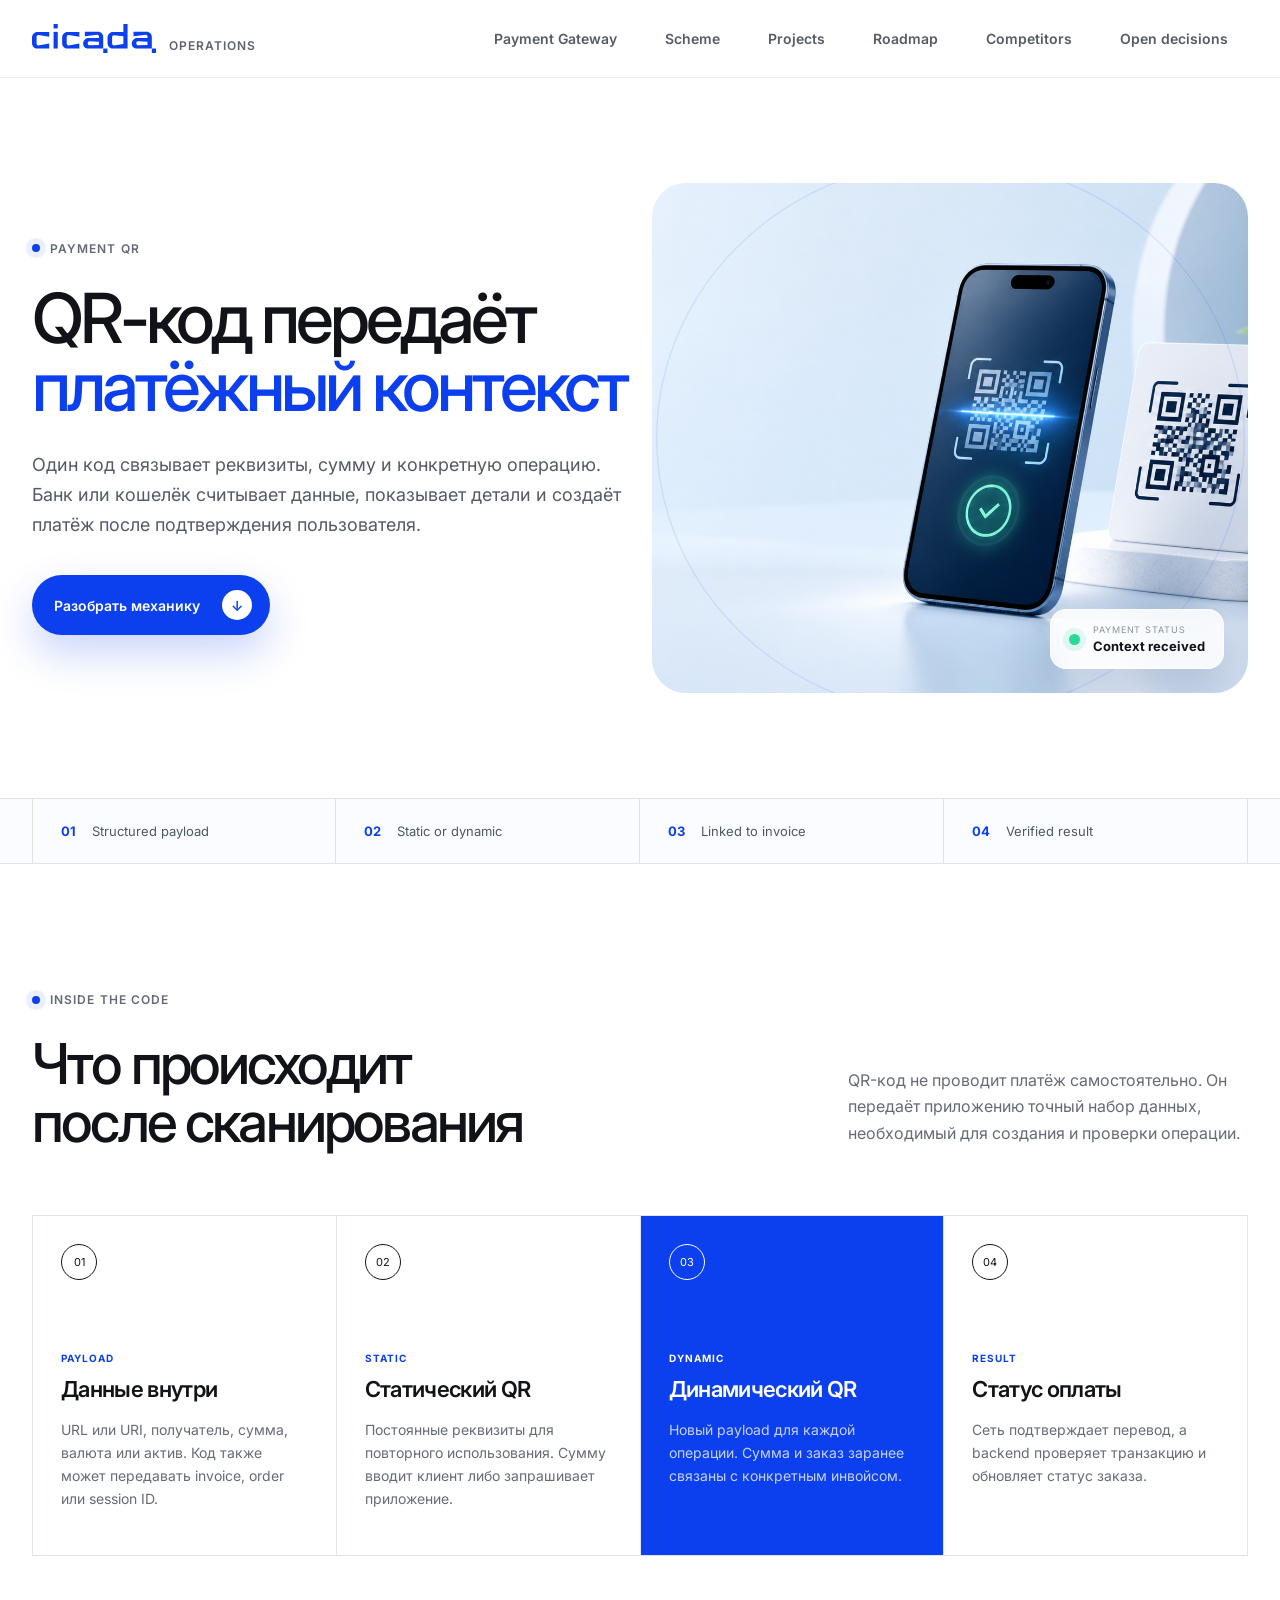
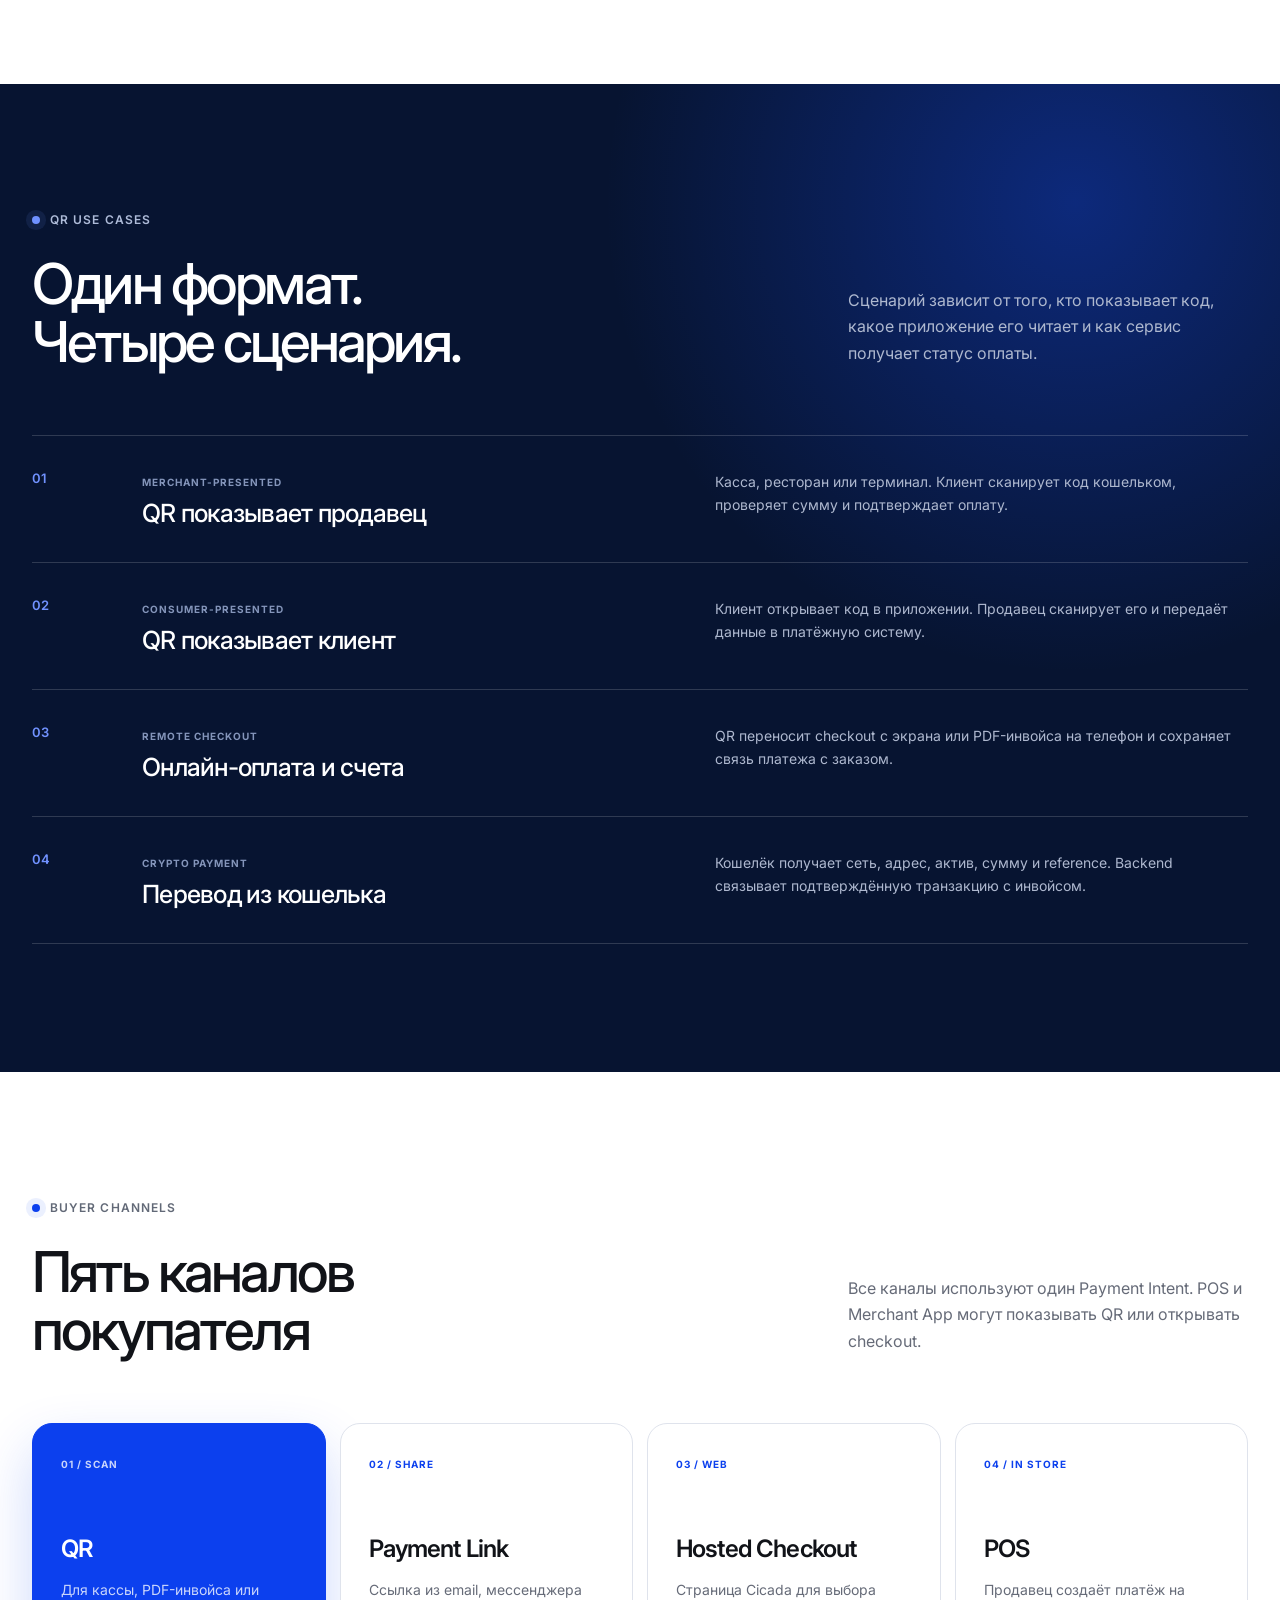
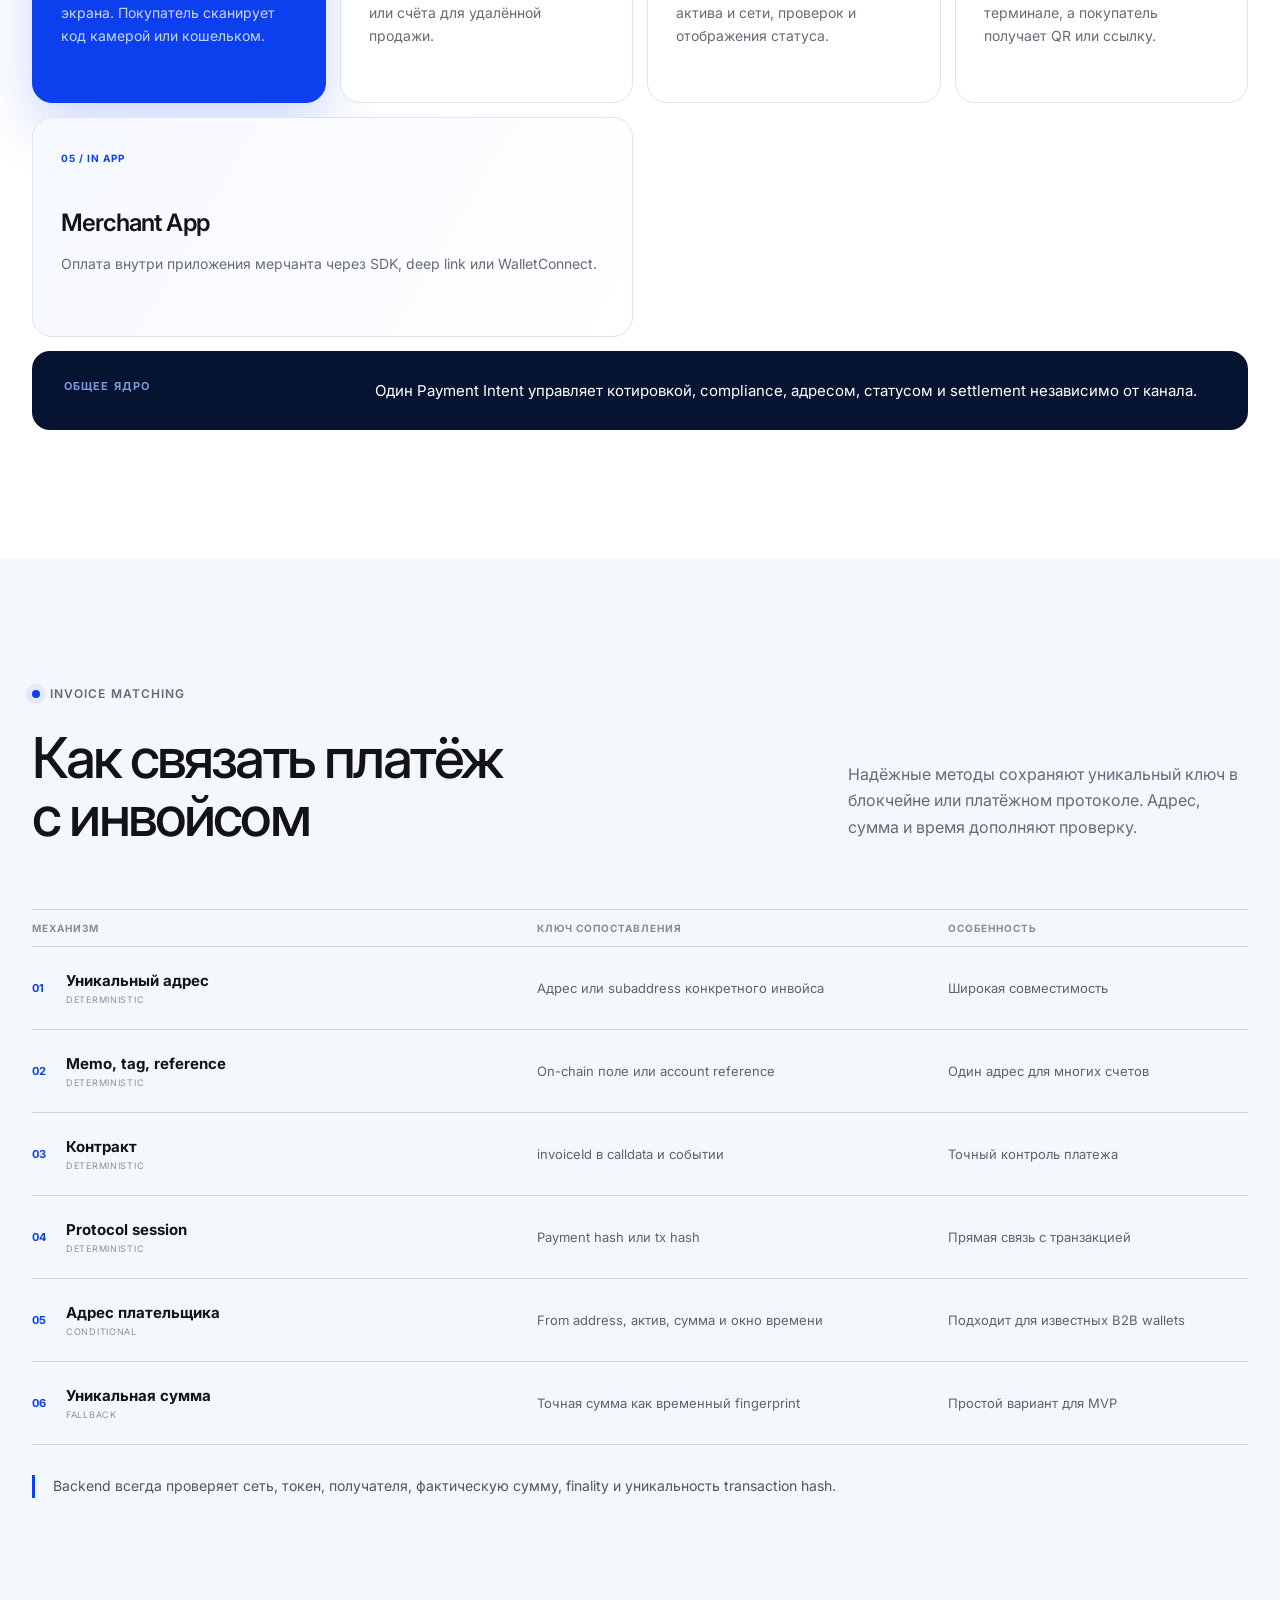
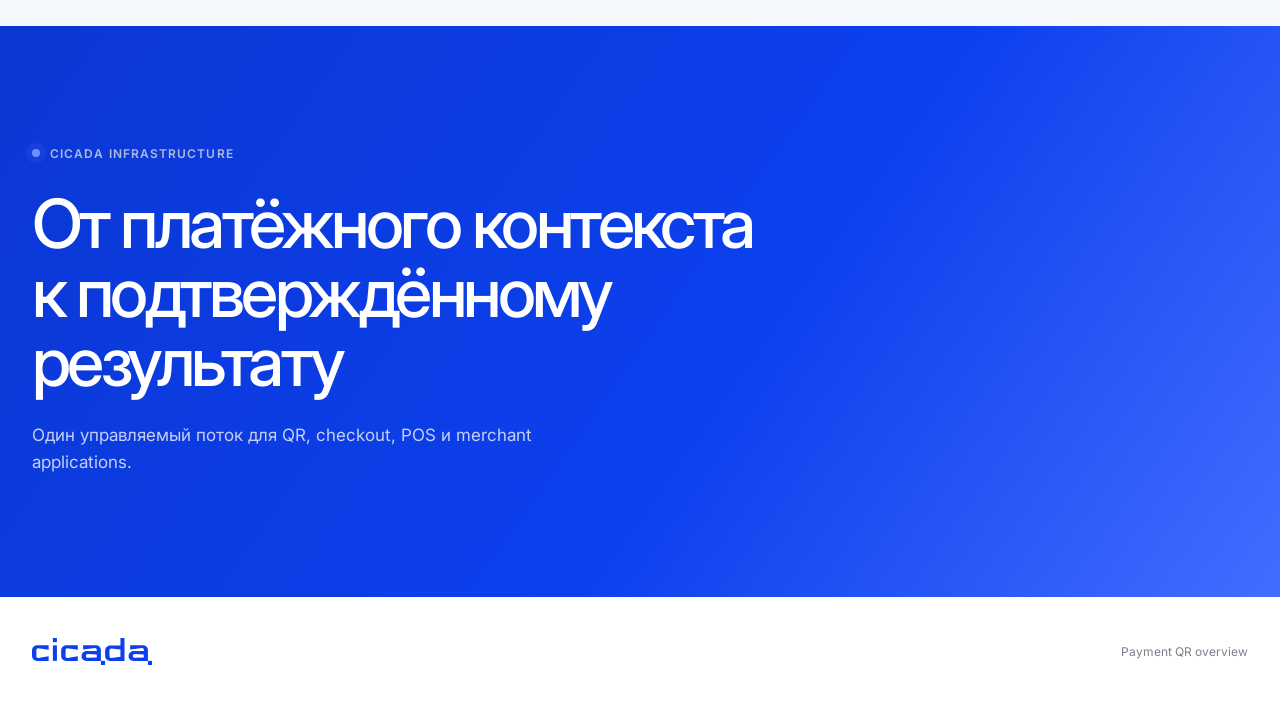
==== public/index.html @ 7a209ac4 "Add product roadmap page" ====
<!doctype html>
<html lang="ru">
  <head>
    <meta charset="UTF-8" />
    <meta name="viewport" content="width=device-width, initial-scale=1.0" />
    <meta name="description" content="Cicada Operations — как QR-код передаёт платёжный контекст и связывает оплату с инвойсом." />
    <meta name="theme-color" content="#ff5a00" />
    <title>Cicada Operations — Payment QR</title>
    <link rel="icon" href="./assets/favicon.svg?v=20260910-3" type="image/svg+xml" sizes="any" />
    <link rel="stylesheet" href="./styles.css?v=20260911-1" />
  </head>
  <body>
    <header class="site-header">
      <a class="brand" href="./index.html" aria-label="Cicada Operations — главная">
        <img src="./assets/cicada-wordmark-blue.svg?v=20260910-2" alt="Cicada" /><span>Operations</span>
      </a>
      <nav class="site-nav" aria-label="Главная навигация">
        <a class="nav-link" href="./payment-gateway.html">Payment Gateway</a>
        <a class="nav-link" href="./scheme.html">Scheme</a>
        <a class="nav-link" href="./projects.html">Projects</a>
        <a class="nav-link" href="./roadmap/">Roadmap</a>
        <a class="nav-link" href="./competitors/">Competitors</a>
        <a class="nav-link" href="./open-decisions/">Open decisions</a>
      </nav>
    </header>

    <main>
      <section class="hero section-shell">
        <div class="hero-copy">
          <p class="eyebrow"><span></span> Payment QR</p>
          <h1>QR-код передаёт<br /><em>платёжный контекст</em></h1>
          <p class="hero-lead">Один код связывает реквизиты, сумму и конкретную операцию. Банк или кошелёк считывает данные, показывает детали и создаёт платёж после подтверждения пользователя.</p>
          <a class="primary-button" href="#qr-basics">Разобрать механику <span>↓</span></a>
        </div>
        <div class="hero-visual">
          <img src="./assets/qr-payment-illustration.png?v=20260910-2" alt="Оплата по QR-коду с мобильного устройства" />
          <div class="signal-card"><span class="signal-dot"></span><div><small>PAYMENT STATUS</small><strong>Context received</strong></div></div>
        </div>
      </section>

      <section class="metrics-band" aria-label="Ключевые характеристики">
        <div class="section-shell metrics-grid">
          <div><strong>01</strong><span>Structured payload</span></div><div><strong>02</strong><span>Static or dynamic</span></div><div><strong>03</strong><span>Linked to invoice</span></div><div><strong>04</strong><span>Verified result</span></div>
        </div>
      </section>

      <section class="content-section section-shell" id="qr-basics">
        <div class="section-heading">
          <div><p class="eyebrow"><span></span> Inside the code</p><h2>Что происходит<br />после сканирования</h2></div>
          <p>QR-код не проводит платёж самостоятельно. Он передаёт приложению точный набор данных, необходимый для создания и проверки операции.</p>
        </div>
        <div class="feature-grid four-columns">
          <article class="feature-card"><div class="card-number">01</div><p class="card-label">Payload</p><h3>Данные внутри</h3><p>URL или URI, получатель, сумма, валюта или актив. Код также может передавать invoice, order или session ID.</p></article>
          <article class="feature-card"><div class="card-number">02</div><p class="card-label">Static</p><h3>Статический QR</h3><p>Постоянные реквизиты для повторного использования. Сумму вводит клиент либо запрашивает приложение.</p></article>
          <article class="feature-card accent-card"><div class="card-number">03</div><p class="card-label">Dynamic</p><h3>Динамический QR</h3><p>Новый payload для каждой операции. Сумма и заказ заранее связаны с конкретным инвойсом.</p></article>
          <article class="feature-card"><div class="card-number">04</div><p class="card-label">Result</p><h3>Статус оплаты</h3><p>Сеть подтверждает перевод, а backend проверяет транзакцию и обновляет статус заказа.</p></article>
        </div>
      </section>

      <section class="dark-section">
        <div class="section-shell">
          <div class="section-heading dark-heading">
            <div><p class="eyebrow light"><span></span> QR use cases</p><h2>Один формат.<br />Четыре сценария.</h2></div>
            <p>Сценарий зависит от того, кто показывает код, какое приложение его читает и как сервис получает статус оплаты.</p>
          </div>
          <div class="use-case-list">
            <article><span class="case-index">01</span><div><small>Merchant-presented</small><h3>QR показывает продавец</h3></div><p>Касса, ресторан или терминал. Клиент сканирует код кошельком, проверяет сумму и подтверждает оплату.</p></article>
            <article><span class="case-index">02</span><div><small>Consumer-presented</small><h3>QR показывает клиент</h3></div><p>Клиент открывает код в приложении. Продавец сканирует его и передаёт данные в платёжную систему.</p></article>
            <article><span class="case-index">03</span><div><small>Remote checkout</small><h3>Онлайн-оплата и счета</h3></div><p>QR переносит checkout с экрана или PDF-инвойса на телефон и сохраняет связь платежа с заказом.</p></article>
            <article><span class="case-index">04</span><div><small>Crypto payment</small><h3>Перевод из кошелька</h3></div><p>Кошелёк получает сеть, адрес, актив, сумму и reference. Backend связывает подтверждённую транзакцию с инвойсом.</p></article>
          </div>
        </div>
      </section>

      <section class="content-section section-shell">
        <div class="section-heading">
          <div><p class="eyebrow"><span></span> Buyer channels</p><h2>Пять каналов<br />покупателя</h2></div>
          <p>Все каналы используют один Payment Intent. POS и Merchant App могут показывать QR или открывать checkout.</p>
        </div>
        <div class="channel-grid">
          <article class="channel-card featured"><span>01 / SCAN</span><h3>QR</h3><p>Для кассы, PDF-инвойса или экрана. Покупатель сканирует код камерой или кошельком.</p></article>
          <article class="channel-card"><span>02 / SHARE</span><h3>Payment Link</h3><p>Ссылка из email, мессенджера или счёта для удалённой продажи.</p></article>
          <article class="channel-card"><span>03 / WEB</span><h3>Hosted Checkout</h3><p>Страница Cicada для выбора актива и сети, проверок и отображения статуса.</p></article>
          <article class="channel-card"><span>04 / IN STORE</span><h3>POS</h3><p>Продавец создаёт платёж на терминале, а покупатель получает QR или ссылку.</p></article>
          <article class="channel-card wide"><span>05 / IN APP</span><h3>Merchant App</h3><p>Оплата внутри приложения мерчанта через SDK, deep link или WalletConnect.</p></article>
        </div>
        <div class="core-note"><span>Общее ядро</span><p>Один Payment Intent управляет котировкой, compliance, адресом, статусом и settlement независимо от канала.</p></div>
      </section>

      <section class="matching-section">
        <div class="section-shell">
          <div class="section-heading">
            <div><p class="eyebrow"><span></span> Invoice matching</p><h2>Как связать платёж<br />с инвойсом</h2></div>
            <p>Надёжные методы сохраняют уникальный ключ в блокчейне или платёжном протоколе. Адрес, сумма и время дополняют проверку.</p>
          </div>
          <div class="matching-table" role="table" aria-label="Способы сопоставления платежа">
            <div class="matching-row matching-head" role="row"><span>Механизм</span><span>Ключ сопоставления</span><span>Особенность</span></div>
            <div class="matching-row" role="row"><div><b>01</b><strong>Уникальный адрес</strong><small>Deterministic</small></div><p>Адрес или subaddress конкретного инвойса</p><p>Широкая совместимость</p></div>
            <div class="matching-row" role="row"><div><b>02</b><strong>Memo, tag, reference</strong><small>Deterministic</small></div><p>On-chain поле или account reference</p><p>Один адрес для многих счетов</p></div>
            <div class="matching-row" role="row"><div><b>03</b><strong>Контракт</strong><small>Deterministic</small></div><p>invoiceId в calldata и событии</p><p>Точный контроль платежа</p></div>
            <div class="matching-row" role="row"><div><b>04</b><strong>Protocol session</strong><small>Deterministic</small></div><p>Payment hash или tx hash</p><p>Прямая связь с транзакцией</p></div>
            <div class="matching-row" role="row"><div><b>05</b><strong>Адрес плательщика</strong><small>Conditional</small></div><p>From address, актив, сумма и окно времени</p><p>Подходит для известных B2B wallets</p></div>
            <div class="matching-row" role="row"><div><b>06</b><strong>Уникальная сумма</strong><small>Fallback</small></div><p>Точная сумма как временный fingerprint</p><p>Простой вариант для MVP</p></div>
          </div>
          <p class="verification-note">Backend всегда проверяет сеть, токен, получателя, фактическую сумму, finality и уникальность transaction hash.</p>
        </div>
      </section>

      <section class="closing-section">
        <div class="section-shell closing-inner"><p class="eyebrow light"><span></span> Cicada infrastructure</p><h2>От платёжного контекста<br />к подтверждённому результату</h2><p>Один управляемый поток для QR, checkout, POS и merchant applications.</p></div>
      </section>
    </main>

    <footer class="site-footer section-shell"><img src="./assets/cicada-wordmark-blue.svg?v=20260910-2" alt="Cicada" /><p>Payment QR overview</p></footer>
  </body>
</html>
---- public/styles.css ----
@import url("https://fonts.googleapis.com/css2?family=Inter:wght@400;500;600;700&display=swap");

:root {
  --blue: #0c40ee;
  --ink: #111318;
  --muted: #666b78;
  --line: #dfe3ec;
  --soft: #f4f7ff;
  --navy: #071431;
  font-family: Inter, Arial, sans-serif;
  color: var(--ink);
  background: #fff;
  font-synthesis: none;
}

* { box-sizing: border-box; }
html { scroll-behavior: smooth; }
body { margin: 0; min-width: 320px; background: #fff; }
a { color: inherit; text-decoration: none; }
img { display: block; max-width: 100%; }
.section-shell { width: min(100% - 64px, 1220px); margin-inline: auto; }

.site-header {
  position: sticky; top: 0; z-index: 50; display: flex; align-items: center;
  justify-content: space-between; min-height: 78px;
  padding: 0 max(32px, calc((100vw - 1220px) / 2));
  border-bottom: 1px solid rgb(16 22 39 / 9%); background: rgb(255 255 255 / 90%);
  backdrop-filter: blur(18px);
}
.brand { display: flex; align-items: flex-end; gap: 13px; }
.brand img { width: 124px; height: auto; }
.brand span { color: #5c6270; font-size: 12px; font-weight: 600; letter-spacing: .08em; text-transform: uppercase; }
.site-nav { display: flex; align-items: center; gap: 8px; }
.nav-link { padding: 12px 20px; border-radius: 999px; color: #565b66; font-size: 14px; font-weight: 600; transition: .2s ease; }
.nav-link:hover { color: var(--blue); background: var(--soft); }
.nav-link.active { color: #fff; background: var(--blue); box-shadow: 0 12px 30px rgb(12 64 238 / 22%); }

.hero { display: grid; grid-template-columns: 1.02fr .98fr; align-items: center; min-height: 720px; padding-block: 86px; }
.eyebrow { display: flex; align-items: center; gap: 10px; margin: 0 0 28px; color: #626977; font-size: 12px; font-weight: 600; letter-spacing: .09em; text-transform: uppercase; }
.eyebrow span { width: 8px; height: 8px; border-radius: 50%; background: var(--blue); box-shadow: 0 0 0 6px rgb(12 64 238 / 8%); }
h1, h2, h3, p { margin-top: 0; }
h1 { margin-bottom: 30px; font-size: clamp(48px, 5.4vw, 78px); font-weight: 500; line-height: .99; letter-spacing: -.058em; }
h1 em { color: var(--blue); font-style: normal; }
.hero-lead { max-width: 600px; margin-bottom: 36px; color: #545a67; font-size: 18px; line-height: 1.65; }
.primary-button { display: inline-flex; align-items: center; gap: 22px; padding: 15px 18px 15px 22px; border-radius: 999px; color: #fff; background: var(--blue); font-size: 14px; font-weight: 600; box-shadow: 0 18px 40px rgb(12 64 238 / 22%); }
.primary-button span { display: grid; width: 30px; height: 30px; place-items: center; border-radius: 50%; color: var(--blue); background: #fff; }
.hero-visual { position: relative; min-height: 510px; overflow: hidden; border-radius: 34px; background: linear-gradient(145deg, #f7faff, #e8f1ff); }
.hero-visual::before { position: absolute; inset: 8% 12%; border: 1px solid rgb(12 64 238 / 10%); border-radius: 50%; content: ""; transform: scale(1.3); }
.hero-visual img { width: 100%; min-height: 510px; object-fit: cover; object-position: 60% center; }
.signal-card { position: absolute; right: 24px; bottom: 24px; display: flex; align-items: center; gap: 13px; padding: 14px 18px; border: 1px solid rgb(255 255 255 / 72%); border-radius: 16px; background: rgb(255 255 255 / 82%); box-shadow: 0 18px 48px rgb(29 53 100 / 18%); backdrop-filter: blur(14px); }
.signal-dot { width: 11px; height: 11px; border-radius: 50%; background: #2bd898; box-shadow: 0 0 0 6px rgb(43 216 152 / 13%); }
.signal-card div { display: grid; gap: 3px; }
.signal-card small { color: #89909e; font-size: 9px; letter-spacing: .1em; }
.signal-card strong { font-size: 13px; }

.metrics-band { border-block: 1px solid var(--line); background: #fbfcff; }
.metrics-grid { display: grid; grid-template-columns: repeat(4, 1fr); }
.metrics-grid div { display: flex; gap: 16px; padding: 24px 28px; border-right: 1px solid var(--line); color: #505766; font-size: 13px; }
.metrics-grid div:first-child { border-left: 1px solid var(--line); }
.metrics-grid strong { color: var(--blue); }

.content-section { padding-block: 128px; }
.section-heading { display: grid; grid-template-columns: 1.3fr .7fr; gap: 72px; align-items: end; margin-bottom: 64px; }
.section-heading h2 { margin-bottom: 0; font-size: clamp(42px, 4.4vw, 64px); font-weight: 500; line-height: 1.03; letter-spacing: -.05em; }
.section-heading > p { margin-bottom: 5px; color: var(--muted); font-size: 16px; line-height: 1.65; }
.feature-grid { display: grid; gap: 0; border-top: 1px solid var(--line); border-left: 1px solid var(--line); }
.four-columns { grid-template-columns: repeat(4, 1fr); }
.feature-card { min-height: 340px; padding: 28px; border-right: 1px solid var(--line); border-bottom: 1px solid var(--line); background: #fff; }
.feature-card.accent-card { color: #fff; background: var(--blue); }
.card-number { display: grid; width: 36px; height: 36px; margin-bottom: 72px; place-items: center; border: 1px solid currentColor; border-radius: 50%; font-size: 11px; }
.card-label, .channel-card > span { margin-bottom: 12px; color: var(--blue); font-size: 10px; font-weight: 700; letter-spacing: .1em; text-transform: uppercase; }
.accent-card .card-label { color: #fff; }
.feature-card h3 { margin-bottom: 16px; font-size: 22px; font-weight: 600; letter-spacing: -.03em; }
.feature-card > p:last-child { color: var(--muted); font-size: 14px; line-height: 1.65; }
.accent-card > p:last-child { color: rgb(255 255 255 / 76%); }

.dark-section { padding-block: 128px; color: #fff; background: radial-gradient(circle at 84% 12%, rgb(23 79 255 / 36%), transparent 34%), var(--navy); }
.eyebrow.light { color: #aebbd8; }
.eyebrow.light span { background: #6f91ff; box-shadow: 0 0 0 6px rgb(111 145 255 / 10%); }
.dark-heading > p { color: #aeb8cf; }
.use-case-list { border-top: 1px solid rgb(255 255 255 / 16%); }
.use-case-list article { display: grid; grid-template-columns: 70px 1fr 1fr; gap: 40px; align-items: start; padding: 34px 0; border-bottom: 1px solid rgb(255 255 255 / 16%); }
.case-index { color: #7192ff; font-size: 13px; font-weight: 600; }
.use-case-list small { color: #8495ba; font-size: 10px; font-weight: 700; letter-spacing: .1em; text-transform: uppercase; }
.use-case-list h3 { margin: 8px 0 0; font-size: 25px; font-weight: 500; letter-spacing: -.03em; }
.use-case-list article > p { margin: 0; color: #aeb8cf; font-size: 14px; line-height: 1.65; }

.channel-grid { display: grid; grid-template-columns: repeat(4, 1fr); gap: 14px; }
.channel-card { min-height: 280px; padding: 28px; border: 1px solid var(--line); border-radius: 20px; background: #fff; }
.channel-card.featured { color: #fff; border-color: var(--blue); background: var(--blue); box-shadow: 0 24px 55px rgb(12 64 238 / 20%); }
.channel-card.featured > span, .channel-card.featured p { color: rgb(255 255 255 / 78%); }
.channel-card.wide { grid-column: span 2; min-height: 220px; background: linear-gradient(120deg, #f5f8ff, #fff); }
.channel-card h3 { margin: 62px 0 15px; font-size: 24px; font-weight: 600; letter-spacing: -.035em; }
.channel-card.wide h3 { margin-top: 42px; }
.channel-card p { margin: 0; color: var(--muted); font-size: 14px; line-height: 1.65; }
.core-note { display: grid; grid-template-columns: 1fr 3fr; gap: 30px; margin-top: 14px; padding: 28px 32px; border-radius: 18px; color: #fff; background: var(--navy); }
.core-note span { color: #7d96dc; font-size: 11px; font-weight: 700; letter-spacing: .1em; text-transform: uppercase; }
.core-note p { margin: 0; font-size: 15px; line-height: 1.55; }

.matching-section { padding-block: 128px; background: #f4f7fb; }
.matching-table { border-top: 1px solid #cfd5e1; }
.matching-row { display: grid; grid-template-columns: 1.25fr 1fr .8fr; gap: 36px; align-items: center; padding: 24px 0; border-bottom: 1px solid #cfd5e1; }
.matching-head { padding-block: 12px; color: #858b97; font-size: 10px; font-weight: 700; letter-spacing: .1em; text-transform: uppercase; }
.matching-row > div { display: grid; grid-template-columns: 34px 1fr; align-items: center; }
.matching-row b { color: var(--blue); font-size: 11px; grid-row: span 2; }
.matching-row strong { font-size: 15px; }
.matching-row small { margin-top: 4px; color: #8a909b; font-size: 9px; letter-spacing: .08em; text-transform: uppercase; }
.matching-row p { margin: 0; color: #5d6370; font-size: 13px; line-height: 1.5; }
.verification-note { margin: 30px 0 0; padding-left: 18px; border-left: 3px solid var(--blue); color: #4f5663; font-size: 14px; line-height: 1.6; }

.closing-section { padding-block: 120px; color: #fff; background: linear-gradient(125deg, #0b37d3, #0c40ee 58%, #436dff); }
.closing-inner h2 { max-width: 900px; margin-bottom: 26px; font-size: clamp(44px, 5.3vw, 76px); font-weight: 500; line-height: 1.02; letter-spacing: -.052em; }
.closing-inner > p:last-child { max-width: 600px; margin-bottom: 0; color: rgb(255 255 255 / 76%); font-size: 17px; line-height: 1.6; }
.site-footer { display: flex; align-items: center; justify-content: space-between; min-height: 110px; }
.site-footer img { width: 120px; }
.site-footer p { margin: 0; color: #7a808c; font-size: 12px; }
.empty-page { min-height: calc(100vh - 78px); background: #fff; }

.scheme-page { overflow: hidden; }
.scheme-intro { display: grid; grid-template-columns: 1.05fr .95fr; gap: 70px; align-items: end; padding-block: 104px 78px; }
.scheme-intro .eyebrow { grid-column: 1 / -1; margin-bottom: -30px; }
.scheme-intro h1 { margin: 0; }
.scheme-intro > p:last-child { margin: 0 0 7px; color: var(--muted); font-size: 16px; line-height: 1.7; }
.scheme-canvas { padding: 46px; border-radius: 34px; color: #fff; background: radial-gradient(circle at 82% 6%, rgb(33 86 255 / 24%), transparent 27%), #101526; box-shadow: 0 34px 90px rgb(7 20 49 / 18%); }
.scheme-stage { width: 100%; }
.scheme-label { margin: 0 0 12px; color: #909bb4; font-size: 11px; font-weight: 600; letter-spacing: .06em; text-transform: uppercase; }
.scheme-grid { display: grid; gap: 12px; }
.scheme-grid-four { grid-template-columns: repeat(4, 1fr); }
.scheme-grid-three { grid-template-columns: repeat(3, 1fr); }
.scheme-grid-five { grid-template-columns: repeat(5, 1fr); }
.scheme-card, .scheme-layer { display: flex; flex-direction: column; align-items: center; justify-content: center; min-height: 88px; padding: 18px; border: 1px solid rgb(255 255 255 / 12%); border-radius: 14px; text-align: center; background: rgb(255 255 255 / 5%); }
.scheme-card strong, .scheme-layer strong { font-size: 14px; font-weight: 600; }
.scheme-card span, .scheme-layer span { margin-top: 9px; color: #949db2; font-size: 12px; line-height: 1.45; }
.scheme-arrow { padding: 12px 0; color: #7583a1; text-align: center; font-size: 25px; font-weight: 300; line-height: 1; }
.scheme-layer { min-height: 82px; }
.scheme-layer-control { border-color: rgb(209 184 80 / 32%); background: rgb(209 184 80 / 20%); }
.scheme-layer-orchestration { border-color: rgb(73 128 255 / 70%); background: rgb(73 128 255 / 16%); }
.scheme-layer-ledger { border-color: rgb(237 123 183 / 66%); background: rgb(237 123 183 / 18%); }
.scheme-external { padding-top: 18px; border-top: 1px solid rgb(255 255 255 / 12%); }
.scheme-external .scheme-card { min-height: 64px; }
.channel-difference { display: grid; grid-template-columns: .75fr 1.25fr; gap: 90px; padding-block: 128px; }
.channel-difference-heading h2 { margin: 0; font-size: clamp(42px, 4.4vw, 64px); font-weight: 500; line-height: 1.03; letter-spacing: -.05em; }
.difference-list { border-top: 1px solid var(--line); }
.difference-list article { display: grid; grid-template-columns: 54px 1fr; gap: 18px; padding: 27px 0; border-bottom: 1px solid var(--line); }
.difference-list b { padding-top: 4px; color: var(--blue); font-size: 11px; }
.difference-list h3 { margin-bottom: 7px; font-size: 22px; font-weight: 600; letter-spacing: -.03em; }
.difference-list p { margin: 0; color: var(--muted); font-size: 15px; line-height: 1.6; }
.reveal-enabled .reveal-step { opacity: 0; transform: translateY(24px); transition: opacity .62s ease var(--reveal-delay, 0ms), transform .62s cubic-bezier(.22, 1, .36, 1) var(--reveal-delay, 0ms); }
.reveal-enabled .reveal-step.is-visible { opacity: 1; transform: none; }

@media (max-width: 980px) {
  .hero { grid-template-columns: 1fr; gap: 54px; padding-block: 70px; }
  .hero-visual, .hero-visual img { min-height: 450px; }
  .four-columns, .channel-grid { grid-template-columns: repeat(2, 1fr); }
  .section-heading { grid-template-columns: 1fr; gap: 28px; }
  .feature-card { min-height: 300px; }
  .card-number { margin-bottom: 48px; }
  .scheme-intro { grid-template-columns: 1fr; gap: 30px; }
  .scheme-intro .eyebrow { margin-bottom: 0; }
  .scheme-grid-four, .scheme-grid-five { grid-template-columns: repeat(2, 1fr); }
  .channel-difference { grid-template-columns: 1fr; gap: 50px; }
}

@media (max-width: 680px) {
  .section-shell { width: min(100% - 32px, 1220px); }
  .site-header { min-height: 70px; padding-inline: 16px; }
  .brand img { width: 72px; }
  .brand span { display: none; }
  .site-nav { gap: 3px; }
  .nav-link { padding: 8px 6px; font-size: 10px; }
  .hero { min-height: auto; padding-block: 54px; }
  .hero-lead { font-size: 16px; }
  .hero-visual, .hero-visual img { min-height: 330px; }
  .hero-visual { border-radius: 24px; }
  .signal-card { right: 14px; bottom: 14px; }
  .metrics-grid { grid-template-columns: repeat(2, 1fr); }
  .metrics-grid div { border-bottom: 1px solid var(--line); border-left: 0 !important; }
  .content-section, .dark-section, .matching-section { padding-block: 84px; }
  .four-columns, .channel-grid { grid-template-columns: 1fr; }
  .channel-card.wide { grid-column: auto; }
  .feature-card { min-height: 270px; }
  .use-case-list article { grid-template-columns: 42px 1fr; gap: 20px; }
  .use-case-list article > p { grid-column: 2; }
  .core-note { grid-template-columns: 1fr; }
  .matching-head { display: none; }
  .matching-row { grid-template-columns: 1fr; gap: 12px; }
  .matching-row p { padding-left: 34px; }
  .closing-section { padding-block: 84px; }
  .site-footer { min-height: 90px; }
  .scheme-intro { padding-block: 64px 52px; }
  .scheme-intro > p:last-child { font-size: 15px; }
  .scheme-canvas { width: calc(100% - 24px); padding: 24px 14px; border-radius: 24px; }
  .scheme-grid-four, .scheme-grid-three, .scheme-grid-five { grid-template-columns: 1fr; }
  .scheme-card, .scheme-layer { min-height: 78px; padding: 15px 12px; }
  .scheme-layer span { font-size: 11px; }
  .channel-difference { padding-block: 84px; }
}

@media (prefers-reduced-motion: reduce) {
  html { scroll-behavior: auto; }
  .reveal-step { opacity: 1 !important; transform: none !important; transition: none !important; }
}

/* Product portfolio */
.projects-intro { padding-block: 104px 76px; }
.projects-intro-grid { display: grid; grid-template-columns: 1.28fr .72fr; gap: 76px; align-items: end; }
.projects-intro h1 { margin: 0; }
.projects-intro-grid > p { margin: 0 0 8px; color: var(--muted); font-size: 16px; line-height: 1.7; }

.project-workspace { padding-bottom: 128px; }
.project-selector-header { display: flex; align-items: end; justify-content: space-between; gap: 32px; margin-bottom: 28px; }
.selector-label { margin-bottom: 8px; color: var(--blue); font-size: 10px; font-weight: 700; letter-spacing: .1em; text-transform: uppercase; }
.project-selector-header h2 { margin: 0; font-size: 34px; font-weight: 500; letter-spacing: -.04em; }
.project-tabs { display: flex; gap: 8px; padding: 6px; border: 1px solid var(--line); border-radius: 999px; background: #f6f8fc; }
.project-tab { display: flex; align-items: center; gap: 9px; min-height: 42px; padding: 0 17px; border: 0; border-radius: 999px; color: #626976; background: transparent; font: inherit; font-size: 13px; font-weight: 600; cursor: pointer; transition: .2s ease; }
.project-tab span { color: #9aa1ad; font-size: 9px; }
.project-tab:hover { color: var(--blue); background: #fff; }
.project-tab.active { color: #fff; background: var(--blue); box-shadow: 0 10px 24px rgb(12 64 238 / 20%); }
.project-tab.active span { color: #cbd7ff; }
.project-tab:focus-visible { outline: 3px solid rgb(12 64 238 / 22%); outline-offset: 2px; }

.project-summary { display: grid; grid-template-columns: 1.3fr .7fr; gap: 60px; min-height: 260px; padding: 40px; border-radius: 26px 26px 0 0; color: #fff; background: radial-gradient(circle at 88% 20%, rgb(65 110 255 / 32%), transparent 30%), var(--navy); }
.project-summary-main > p:first-child { margin-bottom: 42px; color: #7f9dff; font-size: 10px; font-weight: 700; letter-spacing: .1em; }
.project-summary h3 { margin-bottom: 18px; font-size: clamp(30px, 3.7vw, 50px); font-weight: 500; letter-spacing: -.045em; }
.project-summary-main > p:last-child { max-width: 680px; margin: 0; color: #b3bed3; font-size: 15px; line-height: 1.65; }
.project-facts { display: grid; align-content: end; margin: 0; }
.project-facts div { display: grid; grid-template-columns: 1fr 1.25fr; gap: 18px; padding: 13px 0; border-bottom: 1px solid rgb(255 255 255 / 13%); }
.project-facts dt { color: #7f8da8; font-size: 11px; }
.project-facts dd { margin: 0; color: #fff; font-size: 12px; font-weight: 600; }

.work-table-wrap { overflow-x: auto; border-inline: 1px solid var(--line); background: #fff; }
.work-table { width: 100%; min-width: 780px; border-collapse: collapse; table-layout: fixed; }
.work-table th { padding: 15px 20px; border-bottom: 1px solid var(--line); color: #8b919e; background: #f7f9fc; font-size: 9px; font-weight: 700; letter-spacing: .1em; text-align: left; text-transform: uppercase; }
.work-table th:first-child { width: 25%; }
.work-table th:nth-child(2) { width: 51%; }
.work-table th:last-child { width: 24%; }
.work-table td { padding: 20px; border-bottom: 1px solid var(--line); color: #5d6471; font-size: 13px; line-height: 1.55; vertical-align: top; }
.work-table td:first-child { display: grid; grid-template-columns: 32px 1fr; gap: 9px; color: var(--ink); }
.work-table td:first-child span { color: var(--blue); font-size: 10px; font-weight: 700; }
.work-table td:first-child strong { font-size: 13px; }
.work-table td:last-child { color: #303846; font-weight: 600; }
.work-table tbody tr:hover { background: #fafbff; }
.mvp-result { display: grid; grid-template-columns: .25fr 1fr; gap: 28px; padding: 27px 32px; border-radius: 0 0 20px 20px; color: #fff; background: var(--blue); }
.mvp-result span { color: #bbcbff; font-size: 10px; font-weight: 700; letter-spacing: .1em; }
.mvp-result p { margin: 0; font-size: 13px; font-weight: 600; line-height: 1.55; }

.shared-core-section { padding-block: 110px; color: #fff; background: var(--navy); }
.shared-core-grid { display: grid; grid-template-columns: .8fr 1.2fr; gap: 90px; align-items: center; }
.shared-core-grid h2 { margin: 0; font-size: clamp(40px, 4.5vw, 62px); font-weight: 500; line-height: 1.04; letter-spacing: -.05em; }
.core-components { display: grid; grid-template-columns: repeat(3, 1fr); border-top: 1px solid rgb(255 255 255 / 14%); border-left: 1px solid rgb(255 255 255 / 14%); }
.core-components span { display: grid; min-height: 68px; place-items: center; padding: 12px; border-right: 1px solid rgb(255 255 255 / 14%); border-bottom: 1px solid rgb(255 255 255 / 14%); color: #bac5db; font-size: 12px; font-weight: 600; text-align: center; }
.core-components span:nth-child(3n + 2) { color: #fff; background: rgb(12 64 238 / 23%); }

.launch-section { padding-block: 128px; }
.launch-roadmap { position: relative; display: grid; grid-template-columns: repeat(3, 1fr); gap: 14px; }
.launch-roadmap::before { position: absolute; top: -26px; left: 10%; width: 80%; height: 2px; background: linear-gradient(90deg, var(--blue), #7192ff); content: ""; }
.launch-step { min-height: 410px; padding: 30px; border: 1px solid var(--line); border-radius: 20px; background: #fff; }
.launch-step.launch-first { color: #fff; border-color: var(--blue); background: var(--blue); box-shadow: 0 24px 55px rgb(12 64 238 / 18%); }
.launch-step-top { display: flex; align-items: center; justify-content: space-between; gap: 14px; }
.launch-step-top span { color: var(--blue); font-size: 10px; font-weight: 700; letter-spacing: .1em; text-transform: uppercase; }
.launch-first .launch-step-top span { color: #c7d3ff; }
.launch-step-top small { padding: 6px 9px; border: 1px solid var(--line); border-radius: 999px; color: #888f9e; font-size: 9px; font-weight: 600; }
.launch-first .launch-step-top small { border-color: rgb(255 255 255 / 24%); color: #fff; }
.launch-step h3 { margin: 66px 0 16px; font-size: 28px; font-weight: 600; letter-spacing: -.04em; }
.launch-step > p { min-height: 72px; margin-bottom: 26px; color: var(--muted); font-size: 14px; line-height: 1.6; }
.launch-first > p { color: #d0dbff; }
.launch-step ul { display: grid; gap: 10px; margin: 0; padding: 0; list-style: none; }
.launch-step li { position: relative; padding-left: 16px; color: #4f5663; font-size: 12px; line-height: 1.5; }
.launch-step li::before { position: absolute; top: .57em; left: 0; width: 5px; height: 5px; border-radius: 50%; background: var(--blue); content: ""; }
.launch-first li { color: #eef2ff; }
.launch-first li::before { background: #74e1c1; }
.launch-rationale { display: grid; grid-template-columns: repeat(3, 1fr); gap: 38px; margin-top: 62px; padding-top: 36px; border-top: 1px solid var(--line); }
.launch-rationale div { display: grid; grid-template-columns: 30px 1fr; gap: 15px; }
.launch-rationale span { color: var(--blue); font-size: 10px; font-weight: 700; }
.launch-rationale p { margin: 0; color: var(--muted); font-size: 13px; line-height: 1.65; }
.launch-rationale strong { color: var(--ink); }

@media (max-width: 980px) {
  .projects-intro-grid, .project-summary, .shared-core-grid { grid-template-columns: 1fr; gap: 38px; }
  .project-summary-main > p:first-child { margin-bottom: 26px; }
  .project-selector-header { align-items: flex-start; flex-direction: column; }
  .launch-roadmap { grid-template-columns: 1fr; gap: 12px; }
  .launch-roadmap::before { display: none; }
  .launch-step { min-height: auto; }
  .launch-step h3 { margin-top: 38px; }
  .launch-step > p { min-height: 0; }
}

@media (max-width: 680px) {
  .projects-intro { padding-block: 66px 52px; }
  .project-workspace, .launch-section { padding-bottom: 84px; }
  .project-tabs { width: 100%; overflow-x: auto; border-radius: 18px; }
  .project-tab { flex: 1 0 auto; justify-content: center; padding-inline: 13px; }
  .project-summary { min-height: auto; padding: 28px 22px; border-radius: 20px 20px 0 0; }
  .mvp-result { grid-template-columns: 1fr; gap: 10px; padding: 24px 22px; }
  .shared-core-section { padding-block: 84px; }
  .core-components { grid-template-columns: repeat(2, 1fr); }
  .core-components span:nth-child(3n + 2) { color: #bac5db; background: transparent; }
  .core-components span:nth-child(2n) { color: #fff; background: rgb(12 64 238 / 23%); }
  .launch-section { padding-top: 84px; }
  .launch-rationale { grid-template-columns: 1fr; gap: 24px; }
}

/* Competitor landscape */
.competitors-page { overflow: hidden; }
.competitors-intro { padding-block: 40px 64px; }
.competitors-title-row { display: flex; align-items: center; justify-content: space-between; gap: 28px; margin-bottom: 26px; }
.competitors-title { margin: 0; font-size: 48px; font-weight: 500; line-height: 1.08; letter-spacing: -.045em; }
.competitors-conclusions-link { display: inline-flex; flex: 0 0 auto; align-items: center; gap: 12px; padding: 14px 20px; border: 1px solid #ff5a00; border-radius: 999px; color: #161820; background: #ff6a00; box-shadow: 0 12px 28px rgb(255 90 0 / 24%); font-size: 15px; font-weight: 750; line-height: 1.2; transition: background .2s ease, border-color .2s ease, box-shadow .2s ease, transform .2s ease; }
.competitors-conclusions-link .competitors-conclusions-alert { font-size: 17px; }
.competitors-conclusions-link span { font-size: 20px; line-height: 1; transition: transform .2s ease; }
.competitors-conclusions-link:hover { border-color: #f15400; background: #ff7a1a; box-shadow: 0 15px 34px rgb(255 90 0 / 30%); transform: translateY(-2px); }
.competitors-conclusions-link:hover span:last-child { transform: translateX(3px); }
.competitors-conclusions-link:focus-visible { outline: 3px solid rgb(255 90 0 / 25%); outline-offset: 3px; }
.competitors-summary { width: 100%; padding: 28px 32px; border: 1px solid #dbe4ff; border-left: 4px solid var(--blue); border-radius: 20px; background: var(--soft); }
.competitors-summary p { margin: 0; color: #343c4a; font-size: 18px; line-height: 1.7; }
.gateway-products { display: grid; grid-template-columns: .9fr .85fr 1.08fr 1.17fr; margin-top: 32px; border-top: 1px solid var(--line); border-left: 1px solid var(--line); }
.gateway-product { position: relative; display: flex; align-items: center; justify-content: space-between; gap: 16px; min-width: 0; min-height: 84px; padding: 18px 20px 18px 22px; border-right: 1px solid var(--line); border-bottom: 1px solid var(--line); background: #fff; }
.gateway-product-label { display: flex; align-items: center; gap: 14px; min-width: 0; color: #343b49; font-size: 17px; font-weight: 600; line-height: 1.3; }
.gateway-product-label b { flex: 0 0 auto; color: var(--blue); font-size: 12px; }
.gateway-product-label span { overflow: hidden; text-overflow: ellipsis; white-space: nowrap; }
.product-info-toggle { display: grid; flex: 0 0 auto; width: 36px; height: 36px; padding: 0; place-items: center; border: 1px solid #c6d1e6; border-radius: 50%; color: var(--blue); background: #fff; font: 600 16px/1 Georgia, serif; cursor: pointer; transition: color .2s ease, border-color .2s ease, background .2s ease, transform .2s ease; }
.product-info-toggle:hover, .product-info-toggle:focus-visible, .gateway-product.is-open .product-info-toggle { border-color: var(--blue); color: #fff; background: var(--blue); transform: translateY(-1px); }
.product-info-toggle:focus-visible { outline: 3px solid rgb(12 64 238 / 18%); outline-offset: 2px; }
.product-info { position: absolute; top: calc(100% + 12px); left: 18px; z-index: 20; width: min(420px, calc(100vw - 48px)); padding: 22px; border: 1px solid #d9e1f1; border-radius: 18px; visibility: hidden; opacity: 0; color: #4e5664; background: #fff; box-shadow: 0 24px 70px rgb(16 35 78 / 18%); transform: translateY(-6px); pointer-events: none; transition: opacity .18s ease, transform .18s ease, visibility .18s ease; }
.gateway-product:nth-child(4n) .product-info { right: 18px; left: auto; }
.gateway-product:hover .product-info, .gateway-product:focus-within .product-info, .gateway-product.is-open .product-info { visibility: visible; opacity: 1; transform: translateY(0); pointer-events: auto; }
.product-info::before { position: absolute; top: -7px; left: 18px; width: 12px; height: 12px; border-top: 1px solid #d9e1f1; border-left: 1px solid #d9e1f1; background: #fff; content: ""; transform: rotate(45deg); }
.gateway-product:nth-child(4n) .product-info::before { right: 18px; left: auto; }
.product-info p { margin: 0 0 12px; font-size: 14px; line-height: 1.62; }
.product-info p:last-of-type { margin-bottom: 18px; }
.product-info a { display: inline-flex; align-items: center; gap: 8px; color: var(--blue); font-size: 13px; font-weight: 700; }
.product-info a:hover { text-decoration: underline; text-underline-offset: 4px; }
.product-info a span { transition: transform .2s ease; }
.product-info a:hover span { transform: translateX(3px); }

.competitor-explorer { padding-bottom: 128px; }
.competitor-selector-heading { display: flex; align-items: end; justify-content: space-between; gap: 44px; margin-bottom: 28px; }
.competitor-selector-heading h2 { max-width: 720px; margin: 0; font-size: 36px; font-weight: 500; line-height: 1.08; letter-spacing: -.045em; }
.competitor-selector-heading > p { flex: 0 0 auto; margin: 0 0 6px; color: #7b818d; font-size: 12px; }
.competitor-selector-heading > p strong { color: var(--ink); font-size: 15px; }
.competitor-selector-heading > p span { display: inline-block; width: 18px; height: 1px; margin: 0 10px 4px; background: #c7ccd6; }

.competitor-tabs { display: grid; grid-template-columns: 1.2fr 1.15fr .85fr; gap: 10px; padding: 8px; border: 1px solid var(--line); border-radius: 20px; background: #f3f6fb; }
.competitor-tab { display: flex; align-items: center; justify-content: center; gap: 12px; min-height: 64px; padding: 12px 20px; border: 1px solid #d9e0ec; border-radius: 14px; color: #4d5667; background: #fff; box-shadow: 0 3px 10px rgb(18 40 89 / 5%); font: inherit; font-size: 16px; font-weight: 650; cursor: pointer; transition: color .2s ease, border-color .2s ease, background .2s ease, box-shadow .2s ease, transform .2s ease; }
.competitor-tab span { color: #7f899a; font-size: 12px; }
.competitor-tab sup { color: #ff5a00; font-size: 11px; }
.competitor-tab:hover { border-color: #9bb0f5; color: var(--blue); background: #f9fbff; box-shadow: 0 9px 22px rgb(18 40 89 / 10%); transform: translateY(-1px); }
.competitor-tab.active { border-color: var(--blue); color: #fff; background: var(--blue); box-shadow: 0 13px 28px rgb(12 64 238 / 20%); transform: none; }
.competitor-tab.active span, .competitor-tab.active sup { color: #d7e0ff; }
.competitor-tab:focus-visible { outline: 3px solid rgb(12 64 238 / 20%); outline-offset: 2px; }

.competitor-panel { padding-top: 42px; }
.competitor-panel[hidden] { display: none; }
.panel-heading, .comparison-heading { display: grid; grid-template-columns: .9fr 1.1fr; gap: 72px; align-items: end; margin-bottom: 24px; }
.panel-heading h3, .comparison-heading h3 { margin: 0; font-size: clamp(28px, 3vw, 42px); font-weight: 500; letter-spacing: -.04em; }
.heading-subline { display: block; margin-top: 8px; font-size: .62em; letter-spacing: -.02em; line-height: 1.1; }
.panel-heading > p, .comparison-heading > p { margin: 0 0 4px; color: var(--muted); font-size: 14px; line-height: 1.65; }
.panel-kicker { margin-bottom: 10px; color: var(--blue); font-size: 14px; font-weight: 700; letter-spacing: .08em; }

.data-table-wrap { width: 100%; overflow-x: auto; border: 1px solid var(--line); border-radius: 20px; background: #fff; box-shadow: 0 20px 55px rgb(19 37 83 / 6%); }
.competitor-data-table { width: 100%; border-collapse: collapse; table-layout: fixed; }
.competitor-data-table th { padding: 18px; border-bottom: 1px solid var(--line); color: #747d8d; background: #f6f8fc; font-size: 13px; font-weight: 700; letter-spacing: .07em; line-height: 1.35; text-align: left; text-transform: uppercase; }
.competitor-data-table td { padding: 20px 18px; border-bottom: 1px solid var(--line); color: #59616f; font-size: 13px; line-height: 1.58; vertical-align: top; }
.competitor-data-table tbody tr:last-child td { border-bottom: 0; }
.competitor-data-table tbody tr:hover { background: #fafbff; }
.index-cell { color: var(--blue) !important; font-size: 14px !important; font-weight: 700; vertical-align: middle !important; }
.shortlist-table td:nth-child(2), .registry-table td:nth-child(2), .gateway-table td:nth-child(2) { vertical-align: middle; }
.company-cell { min-width: 0; }
.company-identity { display: flex; align-items: center; gap: 12px; min-width: 0; }
.company-favicon { position: relative; display: grid; flex: 0 0 auto; width: 36px; height: 36px; overflow: hidden; place-items: center; border: 1px solid #dce3ef; border-radius: 10px; color: var(--blue); background: #f2f5fc; font-size: 14px; font-weight: 700; }
.company-favicon img { position: relative; z-index: 1; width: 22px; height: 22px; object-fit: contain; }
.company-favicon-fallback { position: absolute; inset: 0; display: grid; place-items: center; }
.company-favicon.is-fallback img { display: none; }
.company-copy { display: grid; min-width: 0; gap: 5px; }
.company-link { width: fit-content; max-width: 100%; color: var(--ink); font-size: 16px; font-weight: 700; overflow-wrap: anywhere; text-decoration: underline; text-decoration-color: rgb(12 64 238 / 25%); text-underline-offset: 4px; }
.company-link:hover { color: var(--blue); text-decoration-color: currentColor; }
.company-host { color: #8c95a4; font-size: 12px; overflow-wrap: anywhere; }
.description-cell { color: #4f5765 !important; }
.entity-cell { color: #303846 !important; font-size: 12px !important; font-weight: 600; white-space: pre-line; }
.regulatory-cell { color: #3f4b62 !important; }
.risk-cell { color: #6f5760 !important; }

.shortlist-table { min-width: 800px; }
.shortlist-table th:first-child { width: 7%; }
.shortlist-table th:nth-child(2) { width: 20%; }
.shortlist-table th:last-child { width: 73%; }
.gateway-shortlist-group { margin-top: 112px; padding-top: 88px; border-top: 1px solid var(--line); }
.comparison-heading { margin-top: 82px; }
.comparison-heading[id], .gateway-shortlist-group[id], .shortlist-table tr[id] { scroll-margin-top: 104px; }
.comparison-table { min-width: 1500px; }
.comparison-table th:first-child { width: 19%; }
.comparison-table th:nth-child(n+2):nth-child(-n+6) { width: 8.5%; text-align: center; }
.comparison-table th:last-child { width: 38.5%; }
.comparison-table td:nth-child(n+2):nth-child(-n+6) { text-align: center; vertical-align: middle; }
.gateway-comparison-table { min-width: 1320px; }
.gateway-comparison-table th:first-child { width: 24%; }
.gateway-comparison-table th:nth-child(n+2):nth-child(-n+4) { width: 11%; text-align: center; }
.comparison-table.gateway-comparison-table th:last-child { width: 43%; text-align: left; }
.comparison-table.gateway-comparison-table td:last-child { text-align: left; vertical-align: top; }
.feature-name { display: block; margin-bottom: 8px; color: var(--ink); font-size: 14px; }
.feature-description { display: block; color: #7d8491; font-size: 11px; line-height: 1.55; }
.conclusion-cell { color: #424b59 !important; }
.status-pill { display: inline-flex; align-items: center; justify-content: center; min-height: 28px; padding: 5px 10px; border-radius: 999px; font-size: 12px; font-weight: 700; line-height: 1.3; }
.status-yes { color: #087857; background: #e8faf3; }
.status-partial { color: #925100; background: #fff3d6; }
.status-unconfirmed { color: #8b4050; background: #ffedf1; }
.status-info { color: #1742ba; background: #eaf0ff; }

.registry-table { min-width: 1500px; }
.registry-table th:first-child { width: 5%; }
.registry-table th:nth-child(2) { width: 15%; }
.registry-table th:nth-child(3) { width: 30%; }
.registry-table th:nth-child(4) { width: 20%; }
.registry-table th:last-child { width: 30%; }
.canada-badge { width: fit-content; margin-top: 10px; padding: 5px 8px; border-radius: 999px; color: #087857; background: #e8faf3; font-size: 9px; font-weight: 700; letter-spacing: .05em; text-transform: uppercase; }

.gateway-table { min-width: 2600px; }
.gateway-table th:first-child { width: 3%; }
.gateway-table th:nth-child(2) { width: 10%; }
.gateway-table th:nth-child(3) { width: 15%; }
.gateway-table th:nth-child(4) { width: 13%; }
.gateway-table th:nth-child(5) { width: 12%; }
.gateway-table th:nth-child(6) { width: 11%; }
.gateway-table th:nth-child(7) { width: 12%; }
.gateway-table th:nth-child(8) { width: 12%; }
.gateway-table th:last-child { width: 12%; }

.coming-soon-card { display: grid; grid-template-columns: 110px 1fr; gap: 34px; min-height: 330px; padding: 46px; border-radius: 26px; color: #fff; background: radial-gradient(circle at 88% 20%, rgb(65 110 255 / 34%), transparent 32%), var(--navy); }
.coming-soon-card > span { display: grid; width: 70px; height: 70px; place-items: center; border: 1px solid rgb(255 255 255 / 20%); border-radius: 50%; color: #7795ff; font-size: 12px; }
.coming-soon-card > div { align-self: end; }
.coming-soon-card .panel-kicker { color: #7f9dff; }
.coming-soon-card h3 { margin-bottom: 18px; font-size: clamp(44px, 6vw, 76px); font-weight: 500; letter-spacing: -.05em; }
.coming-soon-card p:last-child { max-width: 540px; margin: 0; color: #aeb8cf; font-size: 15px; line-height: 1.65; }

@media (max-width: 1160px) {
  .site-header { gap: 24px; }
  .site-nav { min-width: 0; }
  .nav-link { padding-inline: 13px; font-size: 12px; }
  .gateway-product { gap: 10px; padding-inline: 16px; }
  .gateway-product-label { gap: 10px; font-size: 16px; }
  .product-info-toggle { width: 34px; height: 34px; }
  .panel-heading, .comparison-heading { gap: 40px; }
}

@media (max-width: 820px) {
  .panel-heading, .comparison-heading { grid-template-columns: 1fr; gap: 26px; }
  .gateway-products { grid-template-columns: repeat(2, 1fr); }
  .competitor-selector-heading { align-items: flex-start; flex-direction: column; gap: 18px; }
  .competitor-tabs { display: flex; overflow-x: auto; }
  .competitor-tab { flex: 1 0 220px; }
}

@media (max-width: 680px) {
  .site-header { gap: 10px; }
  .brand { flex: 0 0 auto; }
  .brand img { width: 64px; }
  .site-nav { flex: 1 1 auto; justify-content: flex-start; overflow-x: auto; scrollbar-width: none; }
  .site-nav::-webkit-scrollbar { display: none; }
  .nav-link { flex: 0 0 auto; padding: 8px 7px; }
  .competitors-intro { padding-block: 40px 48px; }
  .competitors-title-row { align-items: flex-start; flex-direction: column; gap: 18px; margin-bottom: 22px; }
  .competitors-title { font-size: 34px; }
  .competitors-conclusions-link { width: 100%; justify-content: space-between; }
  .competitors-summary { padding: 22px 20px; border-radius: 16px; }
  .competitors-summary p { font-size: 16px; line-height: 1.65; }
  .competitor-selector-heading h2 { font-size: 30px; }
  .gateway-products { grid-template-columns: 1fr; margin-top: 38px; }
  .gateway-product { min-height: 80px; padding-inline: 20px; }
  .gateway-product-label { gap: 14px; font-size: 17px; }
  .gateway-product-label b { font-size: 12px; }
  .product-info-toggle { width: 36px; height: 36px; }
  .gateway-product-label span { overflow: visible; text-overflow: clip; white-space: normal; }
  .product-info { top: calc(100% + 8px); right: 12px !important; left: 12px !important; width: auto; }
  .product-info::before, .gateway-product:nth-child(4n) .product-info::before { right: 16px; left: auto; }
  .competitor-explorer { padding-bottom: 84px; }
  .competitor-tabs { width: calc(100vw - 32px); margin-right: -16px; border-radius: 16px; }
  .competitor-tab { flex-basis: 250px; font-size: 15px; }
  .competitor-tab span { font-size: 11px; }
  .competitor-panel { padding-top: 34px; }
  .panel-heading h3, .comparison-heading h3 { font-size: 29px; }
  .comparison-heading { margin-top: 62px; }
  .gateway-shortlist-group { margin-top: 76px; padding-top: 58px; }
  .coming-soon-card { grid-template-columns: 1fr; min-height: 360px; padding: 30px 24px; }
}

/* Competitive analysis conclusions */
.conclusions-page { overflow: hidden; }
.conclusions-hero { padding-block: 46px 72px; }
.conclusions-hero-grid { display: grid; grid-template-columns: .92fr 1.08fr; gap: 72px; align-items: end; }
.conclusions-kicker, .conclusions-section-label { margin: 0 0 16px; color: var(--blue); font-size: 13px; font-weight: 700; letter-spacing: .09em; text-transform: uppercase; }
.conclusions-hero h1 { max-width: 780px; margin: 0; font-size: clamp(48px, 5vw, 72px); line-height: 1.01; }
.conclusions-hero-aside { padding-bottom: 7px; }
.conclusions-hero-aside p { max-width: 680px; margin: 0 0 18px; color: #3f4859; font-size: 17px; line-height: 1.68; }
.conclusions-hero time { color: #858d9b; font-size: 13px; }
.conclusions-insight { padding: 28px 32px; border: 1px solid #dbe4ff; border-left: 4px solid var(--blue); border-radius: 20px; background: var(--soft); }
.conclusions-insight blockquote { max-width: 1120px; margin: 0; color: #343c4a; font-size: clamp(19px, 1.75vw, 22px); font-weight: 500; line-height: 1.62; letter-spacing: -.014em; }
.conclusions-section { padding-block: 104px; }
.conclusions-section-heading { display: grid; grid-template-columns: 1.05fr .95fr; gap: 72px; align-items: end; margin-bottom: 46px; }
.conclusions-section-heading h2 { margin: 0; font-size: clamp(38px, 4vw, 56px); font-weight: 500; line-height: 1.04; letter-spacing: -.05em; }
.conclusions-section-heading > p { margin: 0 0 5px; color: #697180; font-size: 16px; line-height: 1.65; }
.analysis-cards { display: grid; grid-template-columns: repeat(2, 1fr); gap: 18px; }
.analysis-card { display: flex; flex-direction: column; min-height: 660px; padding: 34px; border: 1px solid var(--line); border-radius: 24px; background: #fff; box-shadow: 0 18px 50px rgb(19 37 83 / 6%); }
.analysis-card-meta { display: flex; align-items: baseline; gap: 16px; margin-bottom: 28px; color: #343c4a; font-size: 20px; font-weight: 700; line-height: 1.25; letter-spacing: -.015em; }
.analysis-card-meta span { flex: 0 0 auto; color: var(--blue); font-size: 24px; }
.analysis-card > p:not(.analysis-card-meta) { color: #565f6e; font-size: 16px; line-height: 1.7; }
.analysis-card ul, .model-card ul, .research-questions ul { margin: 10px 0 30px; padding: 0; list-style: none; }
.analysis-card li, .model-card li, .research-questions li { position: relative; padding: 8px 0 8px 18px; color: #464f5e; font-size: 14px; line-height: 1.55; }
.analysis-card li { font-size: 15px; line-height: 1.58; }
.analysis-card li::before, .model-card li::before, .research-questions li::before { position: absolute; top: 16px; left: 0; width: 5px; height: 5px; border-radius: 50%; background: var(--blue); content: ""; }
.analysis-card > a { display: inline-flex; align-items: center; justify-content: space-between; gap: 18px; margin-top: auto; padding-top: 24px; border-top: 1px solid var(--line); color: var(--blue); font-size: 14px; font-weight: 700; }
.conclusions-model-section, .research-section { background: #f5f7fb; }
.model-grid { display: grid; grid-template-columns: repeat(2, 1fr); gap: 16px; }
.model-card { display: flex; flex-direction: column; min-height: 430px; padding: 30px; border: 1px solid #dce2ee; border-radius: 22px; background: #fff; }
.model-card-head { display: grid; grid-template-columns: 46px 1fr; gap: 16px; align-items: start; }
.model-number { display: grid; width: 42px; height: 42px; place-items: center; border: 1px solid #bdcae7; border-radius: 50%; color: var(--blue); font-size: 12px; font-weight: 700; }
.model-card h3 { margin: 5px 0 0; font-size: 23px; font-weight: 600; letter-spacing: -.03em; }
.model-card-description { margin: 24px 0 16px 62px; color: #5a6372; font-size: 16px; line-height: 1.65; }
.model-benchmark { display: flex; flex-wrap: wrap; align-items: center; gap: 8px; margin: auto 0 0 62px; padding-top: 20px; border-top: 1px solid var(--line); color: #858d9c; font-size: 12px; }
.model-benchmark > span { font-weight: 650; text-transform: uppercase; letter-spacing: .06em; }
.model-benchmark .benchmark-links { gap: 6px; }
.model-benchmark .benchmark-links a { padding-block: 5px; }
.model-card ul { margin: 0 0 24px 62px; }
.parity-mobile-tabs { display: none; }
.parity-grid { display: grid; grid-template-columns: repeat(3, 1fr); gap: 14px; align-items: start; }
.parity-card { overflow: hidden; border: 1px solid var(--line); border-top: 4px solid var(--blue); border-radius: 20px; background: #fff; }
.parity-next { border-top-color: #5b8994; }
.parity-differentiate { border-top-color: #7654dd; }
.parity-card-head { min-height: 150px; padding: 26px; background: #f7f9fd; }
.parity-card-head h3 { display: flex; align-items: center; justify-content: space-between; gap: 16px; margin-bottom: 14px; font-size: 22px; }
.parity-card-head h3 span { display: grid; min-width: 30px; height: 30px; padding-inline: 8px; place-items: center; border: 1px solid #cfd7e8; border-radius: 999px; color: #576174; background: #fff; font-size: 12px; }
.parity-card-head p { margin: 0; color: #747c89; font-size: 13px; line-height: 1.55; }
.parity-items details { border-top: 1px solid var(--line); }
.parity-items summary { position: relative; padding: 17px 42px 17px 22px; color: #303846; font-size: 14px; font-weight: 600; line-height: 1.45; cursor: pointer; list-style: none; }
.parity-items summary::-webkit-details-marker, .research-item summary::-webkit-details-marker { display: none; }
.parity-items summary::after { position: absolute; top: 18px; right: 20px; color: #8b94a4; content: "+"; }
.parity-items details[open] summary::after { content: "−"; }
.parity-items details p { margin: -4px 22px 18px; color: #727b89; font-size: 13px; line-height: 1.55; }
.research-list { display: grid; gap: 14px; }
.research-item { overflow: hidden; scroll-margin-top: 110px; border: 1px solid #d7deeb; border-radius: 20px; background: #fff; box-shadow: 0 12px 34px rgb(21 42 91 / 5%); transition: border-color .2s ease, box-shadow .2s ease; }
.research-item[open] { border-color: #bac9ed; box-shadow: 0 18px 44px rgb(21 42 91 / 9%); }
.research-item summary { display: grid; grid-template-columns: 48px 1fr auto 40px; gap: 18px; align-items: center; min-height: 86px; padding: 20px 24px; cursor: pointer; list-style: none; transition: background .2s ease; }
.research-item summary:hover { background: #f8faff; }
.research-item[open] summary { border-bottom: 1px solid #dce3f0; background: #f5f8ff; }
.research-number { display: grid; width: 44px; height: 44px; place-items: center; border: 1px solid #bdcae7; border-radius: 50%; color: var(--blue); background: #fff; font-size: 13px; font-weight: 750; }
.research-title { color: #242b36; font-size: 21px; font-weight: 650; letter-spacing: -.025em; }
.research-priority { padding: 7px 11px; border: 1px solid #cfdaef; border-radius: 999px; color: #40557c; background: #f4f7ff; font-size: 11px; font-weight: 700; }
.research-priority.is-critical { border-color: #ffd2b8; color: #a74309; background: #fff4ec; }
.research-toggle { display: grid; width: 40px; height: 40px; place-items: center; border: 1px solid #bfcae1; border-radius: 50%; color: var(--blue); background: #fff; font-size: 20px; transition: color .2s ease, background .2s ease, transform .2s ease; }
.research-item[open] .research-toggle { color: #fff; border-color: var(--blue); background: var(--blue); transform: rotate(45deg); }
.research-body { display: grid; grid-template-columns: .9fr 1.1fr; gap: 18px; padding: 28px 24px 30px 90px; background: #fff; }
.research-body > div { min-width: 0; }
.research-why, .research-questions { padding: 22px; border: 1px solid #e0e5ef; border-radius: 16px; background: #fafbfe; }
.research-caption { margin-bottom: 10px; color: #7e8899; font-size: 12px; font-weight: 750; letter-spacing: .075em; text-transform: uppercase; }
.research-why > p:last-child { margin: 0; color: #505968; font-size: 16px; line-height: 1.68; }
.research-questions ul { margin: 0; }
.research-questions li { font-size: 15px; line-height: 1.6; }
.research-outcome { grid-column: 1 / -1; padding: 20px 22px; border: 1px solid #dbe4ff; border-left: 4px solid var(--blue); border-radius: 0 14px 14px 0; background: #f5f8ff; }
.research-outcome strong { color: #27334a; font-size: 16px; line-height: 1.55; }
.research-benchmarks { grid-column: 1 / -1; display: flex; flex-wrap: wrap; align-items: center; gap: 10px 14px; padding-top: 2px; }
.research-benchmarks .research-caption { margin: 0; }
.benchmark-links { display: flex; flex-wrap: wrap; gap: 8px; }
.benchmark-links a { display: inline-flex; align-items: center; gap: 7px; padding: 5px 10px 5px 6px; border: 1px solid #d4dbea; border-radius: 999px; color: #394765; background: #fff; font-size: 12px; font-weight: 650; }
.benchmark-links a:hover { border-color: var(--blue); color: var(--blue); }
.benchmark-logo { position: relative; display: grid; flex: 0 0 auto; width: 20px; height: 20px; overflow: hidden; place-items: center; border: 1px solid #e0e5ef; border-radius: 6px; color: var(--blue); background: #f3f6fc; font-size: 9px; font-weight: 750; }
.benchmark-logo img { position: relative; z-index: 1; width: 14px; height: 14px; object-fit: contain; }
.benchmark-logo-fallback { position: absolute; inset: 0; display: grid; place-items: center; }
.benchmark-logo.is-fallback img { display: none; }
.decision-list { overflow: hidden; border: 1px solid var(--line); border-radius: 20px; }
.decision-head { display: flex; align-items: center; min-height: 66px; padding: 18px 24px; color: #3b4658; background: #edf1f8; font-size: 15px; font-weight: 750; letter-spacing: .065em; text-transform: uppercase; }
.decision-group { border-top: 1px solid #d7deec; }
.decision-group-title { display: flex; width: 100%; min-height: 82px; align-items: center; justify-content: space-between; gap: 24px; padding: 20px 24px; border: 0; color: #25334e; background: #f1f5ff; font: inherit; text-align: left; cursor: pointer; transition: color .2s ease, background .2s ease; }
.decision-group-title:hover, .decision-group-title.is-open { color: var(--blue); background: #e8efff; }
.decision-group-title:focus-visible { outline: 3px solid rgb(12 64 238 / 24%); outline-offset: -3px; }
.decision-group-heading { font-size: 18px; font-weight: 750; line-height: 1.35; }
.decision-group-toggle { display: grid; width: 38px; height: 38px; flex: 0 0 38px; place-items: center; border: 1px solid #bcc9e6; border-radius: 50%; color: var(--blue); background: #fff; font-size: 24px; font-weight: 500; line-height: 1; }
.decision-group-body[hidden] { display: none; }
.decision-row { min-height: 86px; padding: 20px 24px; border-top: 1px solid var(--line); background: #fff; }
.decision-title { display: grid; grid-template-columns: 48px minmax(0, 1fr); gap: 12px; align-items: center; }
.decision-title b { color: var(--blue); font-size: 15px; }
.decision-title strong { color: #343c49; font-size: 15px; line-height: 1.55; }
.open-decisions-page { min-height: calc(100vh - 78px); }
.open-decisions-hero { padding-block: 46px 112px; }
.open-decisions-heading { grid-template-columns: .82fr 1.18fr; gap: 56px; margin-bottom: 54px; }
.open-decisions-heading h1 { max-width: 650px; margin: 0; font-size: clamp(40px, 3.8vw, 56px); font-weight: 500; line-height: 1.04; letter-spacing: -.045em; }
.conclusions-section-heading > .open-decisions-warning { margin: 0 0 5px; padding: 10px; border-left: 4px solid #ff5a00; border-radius: 0 16px 16px 0; color: #4d5665; background: #fff7ef; font-size: 16px; line-height: 1.65; }
.open-decisions-warning strong { display: block; margin-bottom: 8px; color: #202631; font-size: 20px; font-weight: 700; }

/* Product roadmap */
.roadmap-page { overflow: hidden; }
.roadmap-kicker { margin: 0 0 16px; color: var(--blue); font-size: 13px; font-weight: 700; letter-spacing: .09em; text-transform: uppercase; }
.roadmap-hero { padding-block: 72px 88px; }
.roadmap-hero-grid { display: grid; grid-template-columns: 1.05fr .95fr; gap: 78px; align-items: end; }
.roadmap-hero h1 { max-width: 720px; margin: 0; font-size: clamp(48px, 5vw, 72px); line-height: 1.01; }
.roadmap-hero-copy > p { margin: 0 0 24px; color: #4e5664; font-size: 17px; line-height: 1.7; }
.roadmap-status { display: inline-flex; margin-bottom: 14px; padding: 8px 12px; border: 1px solid #ccd7f0; border-radius: 999px; color: var(--blue); background: #f5f8ff; font-size: 11px; font-weight: 750; letter-spacing: .065em; }
.roadmap-hero-copy small { display: block; max-width: 650px; color: #858d9c; font-size: 13px; line-height: 1.6; }
.roadmap-blocker { display: grid; grid-template-columns: 1.06fr .94fr; gap: 64px; margin-bottom: 112px; padding: 38px 40px; border: 1px solid #ffd8bd; border-left: 5px solid #ff5a00; border-radius: 22px; background: #fff8f1; }
.roadmap-blocker .roadmap-kicker { color: #d54c00; }
.roadmap-blocker h2 { margin-bottom: 18px; font-size: clamp(34px, 3vw, 46px); font-weight: 550; letter-spacing: -.045em; }
.roadmap-blocker-copy > p:not(.roadmap-kicker) { max-width: 680px; margin-bottom: 26px; color: #555d6a; font-size: 16px; line-height: 1.68; }
.roadmap-blocker-copy a { display: inline-flex; align-items: center; gap: 28px; padding: 13px 16px 13px 18px; border-radius: 999px; color: #2b241f; background: #ffddc7; font-size: 14px; font-weight: 700; }
.roadmap-blocker-list { display: grid; grid-template-columns: repeat(2, 1fr); gap: 10px; align-content: center; margin: 0; padding: 0; list-style: none; }
.roadmap-blocker-list li { position: relative; min-height: 54px; padding: 17px 14px 14px 34px; border: 1px solid #f2d9c8; border-radius: 12px; color: #454b56; background: rgb(255 255 255 / 72%); font-size: 13px; line-height: 1.45; }
.roadmap-blocker-list li::before { position: absolute; top: 21px; left: 16px; width: 7px; height: 7px; border-radius: 50%; background: #ff5a00; content: ""; }
.roadmap-overview { padding-block: 112px; color: #fff; background: radial-gradient(circle at 86% 7%, rgb(43 88 255 / 30%), transparent 30%), var(--navy); }
.roadmap-heading { display: grid; grid-template-columns: 1.04fr .96fr; gap: 72px; align-items: end; margin-bottom: 46px; }
.roadmap-heading h2 { margin: 0; font-size: clamp(38px, 4vw, 56px); font-weight: 500; line-height: 1.04; letter-spacing: -.05em; }
.roadmap-heading > p { margin: 0 0 5px; color: #687181; font-size: 16px; line-height: 1.68; }
.roadmap-heading-light .roadmap-kicker { color: #7796ff; }
.roadmap-heading-light > p { color: #afbad0; }
.roadmap-track { display: grid; grid-template-columns: repeat(4, 1fr); border-top: 1px solid rgb(255 255 255 / 17%); border-left: 1px solid rgb(255 255 255 / 17%); }
.roadmap-node { position: relative; display: flex; min-height: 410px; flex-direction: column; padding: 30px 26px; border-right: 1px solid rgb(255 255 255 / 17%); border-bottom: 1px solid rgb(255 255 255 / 17%); }
.roadmap-node::after { position: absolute; top: 47px; right: -8px; z-index: 1; width: 15px; height: 15px; border: 1px solid #6983d0; border-radius: 50%; background: var(--navy); content: ""; }
.roadmap-node:last-child::after { display: none; }
.roadmap-node > span { color: #7897ff; font-size: 14px; font-weight: 750; }
.roadmap-node h3 { margin: 64px 0 16px; font-size: 23px; font-weight: 600; line-height: 1.15; letter-spacing: -.035em; }
.roadmap-node > p { color: #b4bed1; font-size: 14px; line-height: 1.65; }
.roadmap-node strong { margin-top: auto; color: #7887a8; font-size: 10px; letter-spacing: .08em; text-transform: uppercase; }
.roadmap-node small { margin-top: 8px; color: #eef2fc; font-size: 13px; line-height: 1.5; }
.roadmap-node a { display: flex; justify-content: space-between; gap: 14px; margin-top: 24px; padding-top: 16px; border-top: 1px solid rgb(255 255 255 / 13%); color: #84a0ff; font-size: 13px; font-weight: 700; }
.roadmap-node a b { font-size: 18px; font-weight: 400; }
.roadmap-details { padding-block: 112px; }
.roadmap-stage { scroll-margin-top: 94px; border: 1px solid var(--line); border-radius: 22px; background: #fff; box-shadow: 0 14px 38px rgb(20 41 88 / 5%); }
.roadmap-stage + .roadmap-stage { margin-top: 16px; }
.roadmap-stage summary { display: grid; grid-template-columns: 58px 1fr 44px; gap: 24px; align-items: center; min-height: 132px; padding: 28px 30px; cursor: pointer; list-style: none; }
.roadmap-stage summary::-webkit-details-marker { display: none; }
.roadmap-stage summary > span { display: grid; width: 50px; height: 50px; place-items: center; border: 1px solid #bfcae8; border-radius: 50%; color: var(--blue); font-size: 14px; font-weight: 750; }
.roadmap-stage summary small { color: var(--blue); font-size: 11px; font-weight: 750; letter-spacing: .08em; }
.roadmap-stage summary h3 { margin: 6px 0 8px; font-size: 26px; font-weight: 600; letter-spacing: -.035em; }
.roadmap-stage summary p { margin: 0; color: #687181; font-size: 15px; line-height: 1.55; }
.roadmap-stage summary i { display: grid; width: 42px; height: 42px; place-items: center; border: 1px solid #becae3; border-radius: 50%; color: var(--blue); font-size: 24px; font-style: normal; transition: .2s ease; }
.roadmap-stage[open] { border-color: #bdcaeb; }
.roadmap-stage[open] summary { border-bottom: 1px solid var(--line); background: #f7f9ff; border-radius: 22px 22px 0 0; }
.roadmap-stage[open] summary i { color: #fff; border-color: var(--blue); background: var(--blue); transform: rotate(45deg); }
.roadmap-stage-body { padding: 34px 30px 38px 112px; }
.roadmap-stage-grid { display: grid; grid-template-columns: .8fr 1.2fr; gap: 22px; }
.roadmap-stage-grid > div, .roadmap-criteria, .roadmap-priority { padding: 24px; border: 1px solid #e0e5ee; border-radius: 16px; background: #fafbfe; }
.roadmap-stage-body h4 { margin: 0 0 14px; color: #2c3441; font-size: 15px; font-weight: 750; letter-spacing: .015em; }
.roadmap-stage-body ul, .roadmap-stage-body ol { margin: 0; padding: 0; list-style: none; }
.roadmap-stage-body li { position: relative; padding: 6px 0 6px 18px; color: #505968; font-size: 14px; line-height: 1.55; }
.roadmap-stage-body ul li::before { position: absolute; top: 14px; left: 0; width: 5px; height: 5px; border-radius: 50%; background: var(--blue); content: ""; }
.roadmap-result { display: grid; grid-template-columns: 170px 1fr; gap: 24px; margin-top: 18px; padding: 22px 24px; border: 1px solid #dbe4ff; border-left: 4px solid var(--blue); border-radius: 0 16px 16px 0; background: #f4f7ff; }
.roadmap-result span { color: var(--blue); font-size: 11px; font-weight: 750; letter-spacing: .075em; text-transform: uppercase; }
.roadmap-result p { margin: 0; color: #354052; font-size: 16px; font-weight: 600; line-height: 1.6; }
.roadmap-criteria { margin-top: 18px; }
.roadmap-criteria ul { display: grid; grid-template-columns: repeat(2, 1fr); gap: 2px 32px; }
.roadmap-boundary { margin-top: 18px; padding: 22px 24px; border-left: 4px solid #ff5a00; background: #fff7ef; }
.roadmap-boundary strong { display: block; margin-bottom: 8px; font-size: 14px; }
.roadmap-boundary p { margin: 0; color: #555d6a; font-size: 14px; line-height: 1.6; }
.roadmap-boundary-dark { color: #fff; border-left-color: #7796ff; background: var(--navy); }
.roadmap-boundary-dark p { color: #b3bed2; }
.roadmap-hypothesis { margin-top: 18px; padding: 18px 22px; border: 1px solid #ffd7bc; border-radius: 14px; color: #765039; background: #fff9f4; font-size: 14px; line-height: 1.6; }
.roadmap-priority { margin-top: 18px; }
.roadmap-priority ol { display: grid; grid-template-columns: repeat(4, 1fr); counter-reset: priority; gap: 10px; }
.roadmap-priority li { min-height: 82px; padding: 34px 12px 12px; border: 1px solid #dce2ee; border-radius: 12px; background: #fff; counter-increment: priority; }
.roadmap-priority li::before { position: absolute; top: 10px; left: 12px; color: var(--blue); font-size: 11px; font-weight: 750; content: "0" counter(priority); }
.roadmap-transitions { padding-block: 112px; background: #f4f7fb; }
.transition-formula { display: grid; grid-template-columns: 1fr auto 1fr auto 1fr auto 1.35fr; gap: 14px; align-items: center; margin-bottom: 18px; padding: 24px; border-radius: 18px; color: #fff; background: var(--blue); }
.transition-formula span { text-align: center; font-size: 16px; font-weight: 650; }
.transition-formula b { color: #adc0ff; font-size: 21px; font-weight: 400; }
.transition-grid { display: grid; grid-template-columns: repeat(3, 1fr); gap: 14px; }
.transition-grid article { min-height: 150px; padding: 24px; border: 1px solid #dce2ed; border-radius: 16px; background: #fff; }
.transition-grid span { color: var(--blue); font-size: 12px; font-weight: 750; }
.transition-grid p { margin: 30px 0 0; color: #4f5868; font-size: 14px; line-height: 1.6; }
.roadmap-related { padding-block: 112px; }
.roadmap-related-grid { display: grid; grid-template-columns: repeat(4, 1fr); border-top: 1px solid var(--line); border-left: 1px solid var(--line); }
.roadmap-related-grid a { display: flex; min-height: 280px; flex-direction: column; padding: 26px; border-right: 1px solid var(--line); border-bottom: 1px solid var(--line); transition: color .2s ease, background .2s ease; }
.roadmap-related-grid a:hover { color: var(--blue); background: #f6f8ff; }
.roadmap-related-grid span { color: var(--blue); font-size: 12px; font-weight: 750; }
.roadmap-related-grid h3 { margin: 54px 0 14px; font-size: 21px; letter-spacing: -.03em; }
.roadmap-related-grid p { color: #666f7e; font-size: 14px; line-height: 1.6; }
.roadmap-related-grid b { margin-top: auto; font-size: 13px; }

@media (max-width: 1050px) {
  .roadmap-hero-grid, .roadmap-heading { grid-template-columns: 1fr; gap: 30px; }
  .roadmap-blocker { grid-template-columns: 1fr; }
  .roadmap-track, .roadmap-related-grid { grid-template-columns: repeat(2, 1fr); }
  .roadmap-node:nth-child(2)::after { display: none; }
  .roadmap-stage-grid { grid-template-columns: 1fr; }
  .roadmap-priority ol { grid-template-columns: repeat(2, 1fr); }
}

@media (max-width: 980px) {
  .conclusions-hero-grid, .conclusions-section-heading { grid-template-columns: 1fr; gap: 28px; }
  .analysis-cards { grid-template-columns: 1fr; }
  .analysis-card { min-height: auto; }
  .parity-grid { grid-template-columns: 1fr; }
}

@media (max-width: 680px) {
  .conclusions-hero { padding-block: 34px 54px; }
  .conclusions-hero h1 { font-size: 42px; }
  .conclusions-hero-aside p { font-size: 16px; }
  .conclusions-insight { width: calc(100% - 32px); padding: 22px 20px; border-radius: 16px; }
  .conclusions-insight blockquote { font-size: 20px; line-height: 1.48; }
  .conclusions-section { padding-block: 76px; }
  .conclusions-section-heading { margin-bottom: 34px; }
  .conclusions-section-heading h2 { font-size: 36px; }
  .conclusions-section-heading > p { font-size: 15px; }
  .analysis-card { padding: 26px 22px; border-radius: 18px; }
  .analysis-card-meta { gap: 12px; font-size: 18px; }
  .analysis-card-meta span { font-size: 21px; }
  .model-grid { grid-template-columns: 1fr; }
  .model-card { min-height: auto; padding: 24px 20px; }
  .model-card-description, .model-benchmark, .model-card ul { margin-left: 0; }
  .model-card-description { margin-top: 22px; }
  .parity-mobile-tabs { display: flex; margin-bottom: 16px; overflow-x: auto; border: 1px solid var(--line); border-radius: 14px; background: #f4f6fa; }
  .parity-mobile-tabs button { flex: 1 0 170px; min-height: 50px; padding: 10px 14px; border: 0; color: #667083; background: transparent; font: inherit; font-size: 13px; font-weight: 700; }
  .parity-mobile-tabs button.active { color: #fff; background: var(--blue); }
  .parity-card { display: none; }
  .parity-card.mobile-active { display: block; }
  .research-item { border-radius: 16px; }
  .research-item summary { grid-template-columns: 42px 1fr 36px; gap: 12px; min-height: 78px; padding: 18px 16px; }
  .research-number { width: 40px; height: 40px; }
  .research-title { font-size: 17px; }
  .research-priority { grid-column: 2 / -1; grid-row: 2; justify-self: start; }
  .research-toggle { grid-column: 3; grid-row: 1; }
  .research-body { grid-template-columns: 1fr; gap: 14px; padding: 18px 16px 20px; }
  .research-why, .research-questions { padding: 18px; }
  .research-outcome, .research-benchmarks { grid-column: 1; }
  .decision-list { border-radius: 16px; }
  .decision-head { min-height: 58px; padding-inline: 18px; font-size: 13px; }
  .decision-group-title { min-height: 74px; padding: 16px 18px; }
  .decision-group-heading { font-size: 16px; }
  .decision-group-toggle { width: 34px; height: 34px; flex-basis: 34px; font-size: 22px; }
  .decision-row { padding: 18px; }
  .decision-title { grid-template-columns: 34px minmax(0, 1fr); gap: 8px; align-items: start; }
  .open-decisions-hero { padding-block: 34px 76px; }
  .open-decisions-heading h1 { font-size: 36px; }
  .conclusions-section-heading > .open-decisions-warning { padding: 10px; }
  .roadmap-hero { padding-block: 42px 64px; }
  .roadmap-hero h1 { font-size: 42px; }
  .roadmap-hero-copy > p { font-size: 16px; }
  .roadmap-blocker { width: calc(100% - 32px); gap: 30px; margin-bottom: 76px; padding: 26px 20px; border-radius: 16px; }
  .roadmap-blocker h2 { font-size: 34px; }
  .roadmap-blocker-list { grid-template-columns: 1fr; }
  .roadmap-overview, .roadmap-details, .roadmap-transitions, .roadmap-related { padding-block: 76px; }
  .roadmap-heading { margin-bottom: 34px; }
  .roadmap-heading h2 { font-size: 36px; }
  .roadmap-heading > p { font-size: 15px; }
  .roadmap-track, .roadmap-related-grid { grid-template-columns: 1fr; }
  .roadmap-node { min-height: 330px; }
  .roadmap-node::after { display: none; }
  .roadmap-node h3 { margin-top: 42px; }
  .roadmap-stage { border-radius: 16px; }
  .roadmap-stage summary { grid-template-columns: 44px 1fr 36px; gap: 12px; min-height: 112px; padding: 22px 16px; }
  .roadmap-stage summary > span { width: 42px; height: 42px; }
  .roadmap-stage summary h3 { font-size: 20px; }
  .roadmap-stage summary p { font-size: 13px; }
  .roadmap-stage summary i { width: 36px; height: 36px; }
  .roadmap-stage-body { padding: 20px 16px 24px; }
  .roadmap-stage-grid > div, .roadmap-criteria, .roadmap-priority { padding: 19px 17px; }
  .roadmap-result { grid-template-columns: 1fr; gap: 10px; padding: 20px 18px; }
  .roadmap-result p { font-size: 15px; }
  .roadmap-criteria ul, .roadmap-priority ol { grid-template-columns: 1fr; }
  .transition-formula { display: flex; flex-direction: column; gap: 12px; }
  .transition-formula b { transform: rotate(90deg); }
  .transition-grid { grid-template-columns: 1fr; }
  .roadmap-related-grid a { min-height: 230px; }
}

@media (prefers-reduced-motion: reduce) {
  html { scroll-behavior: auto; }
  .roadmap-stage summary i, .roadmap-related-grid a { transition: none; }
}
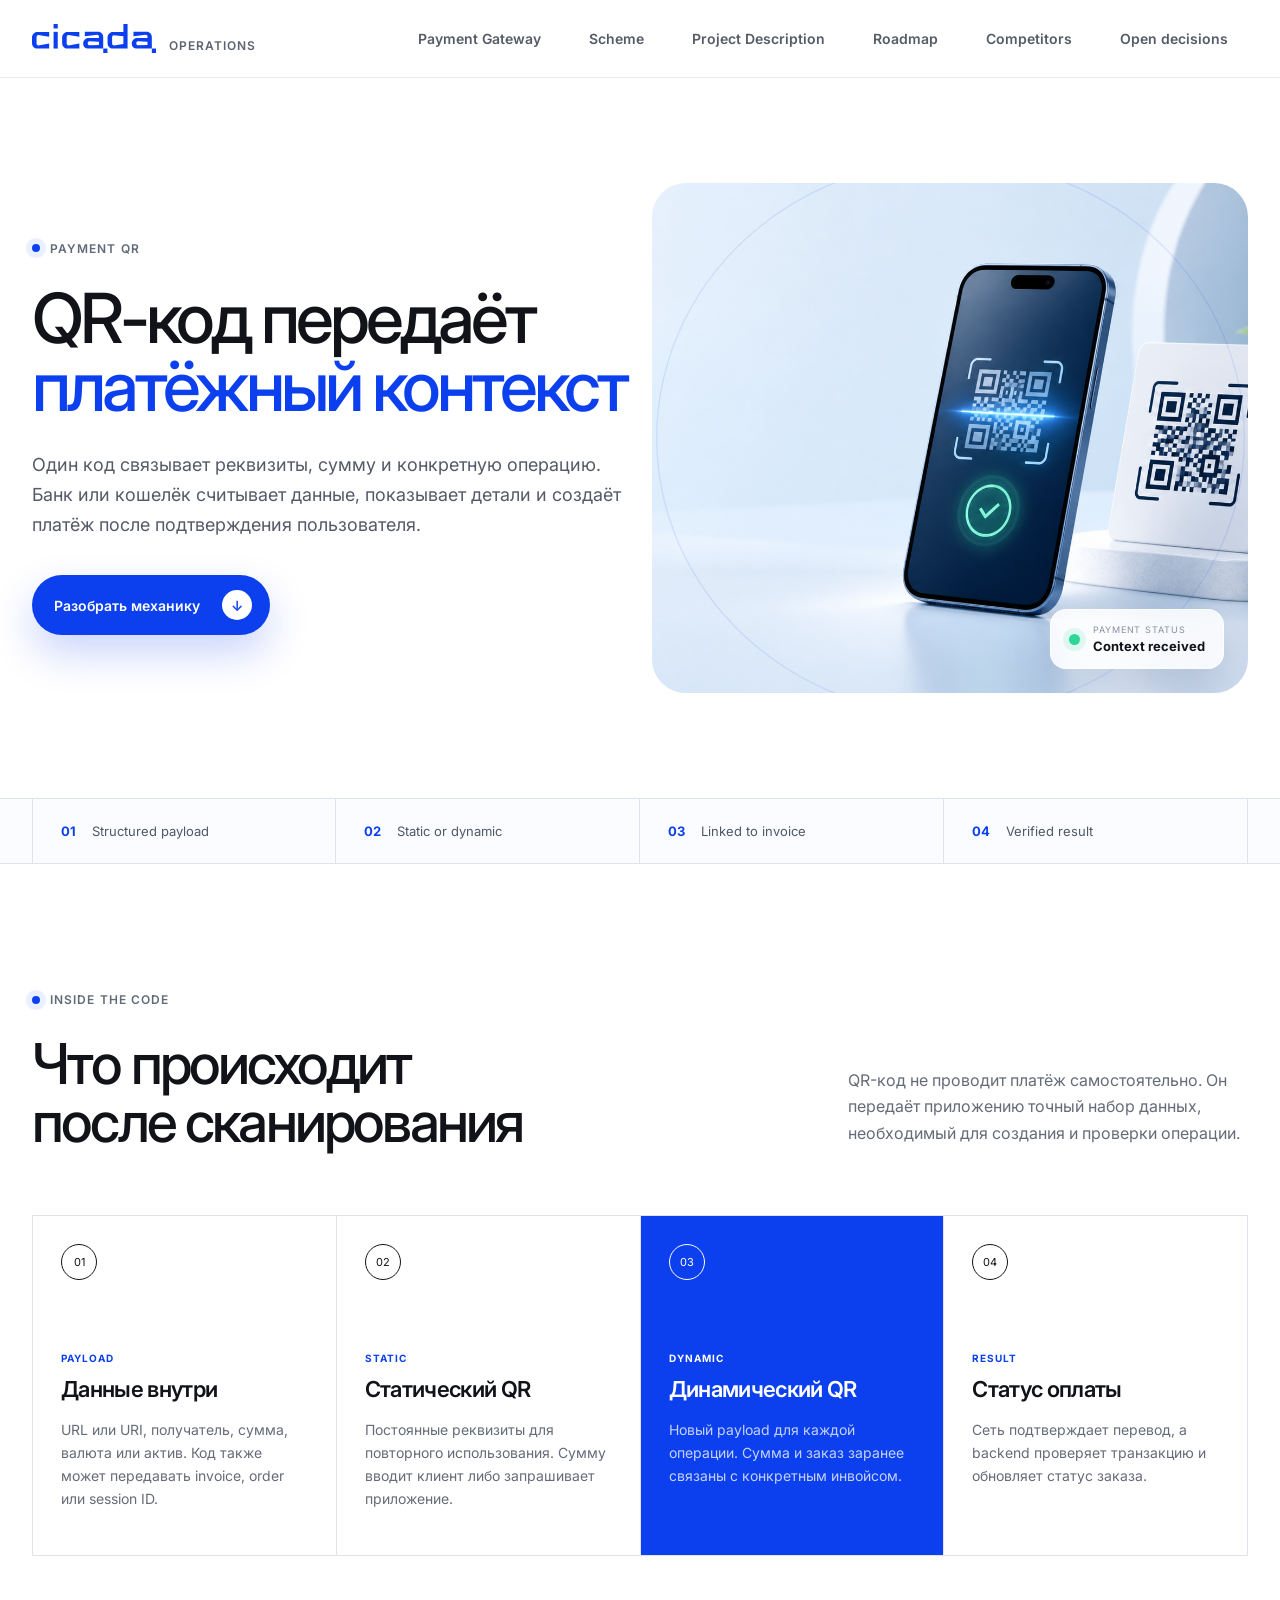
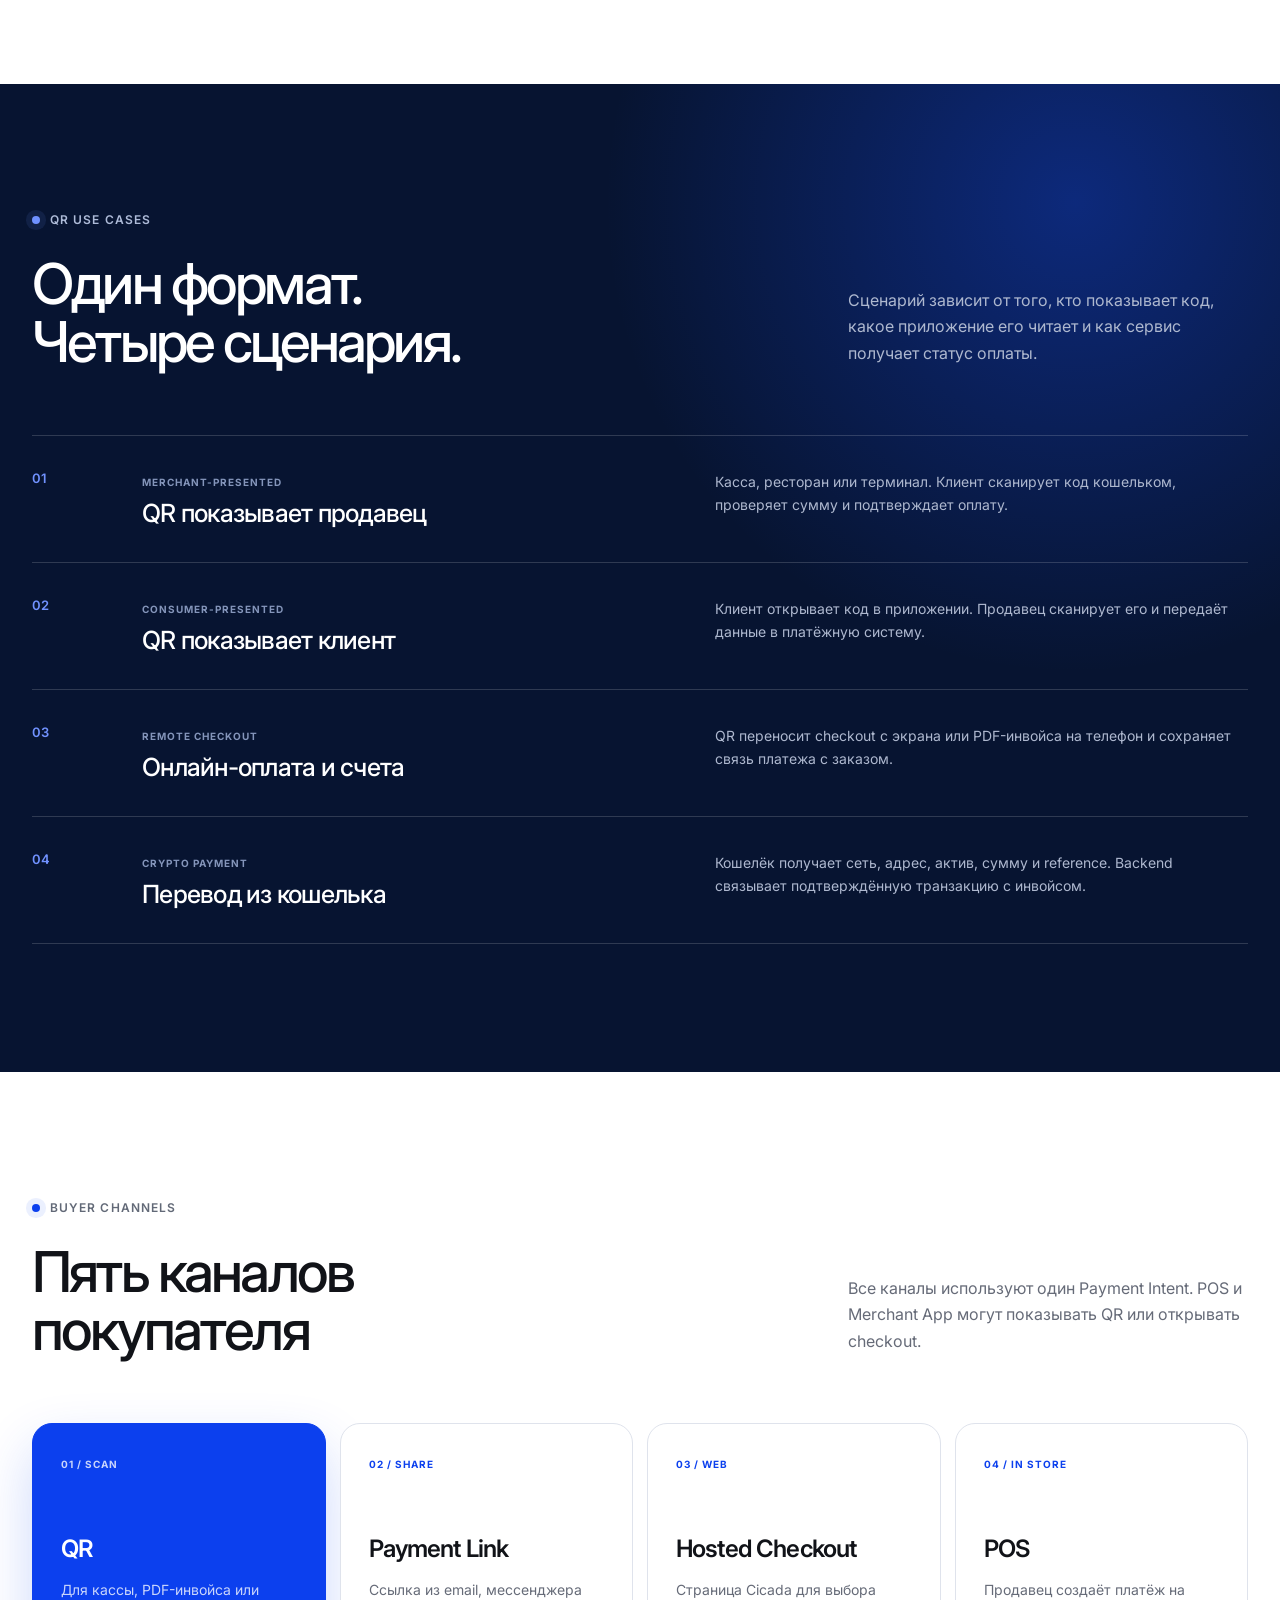
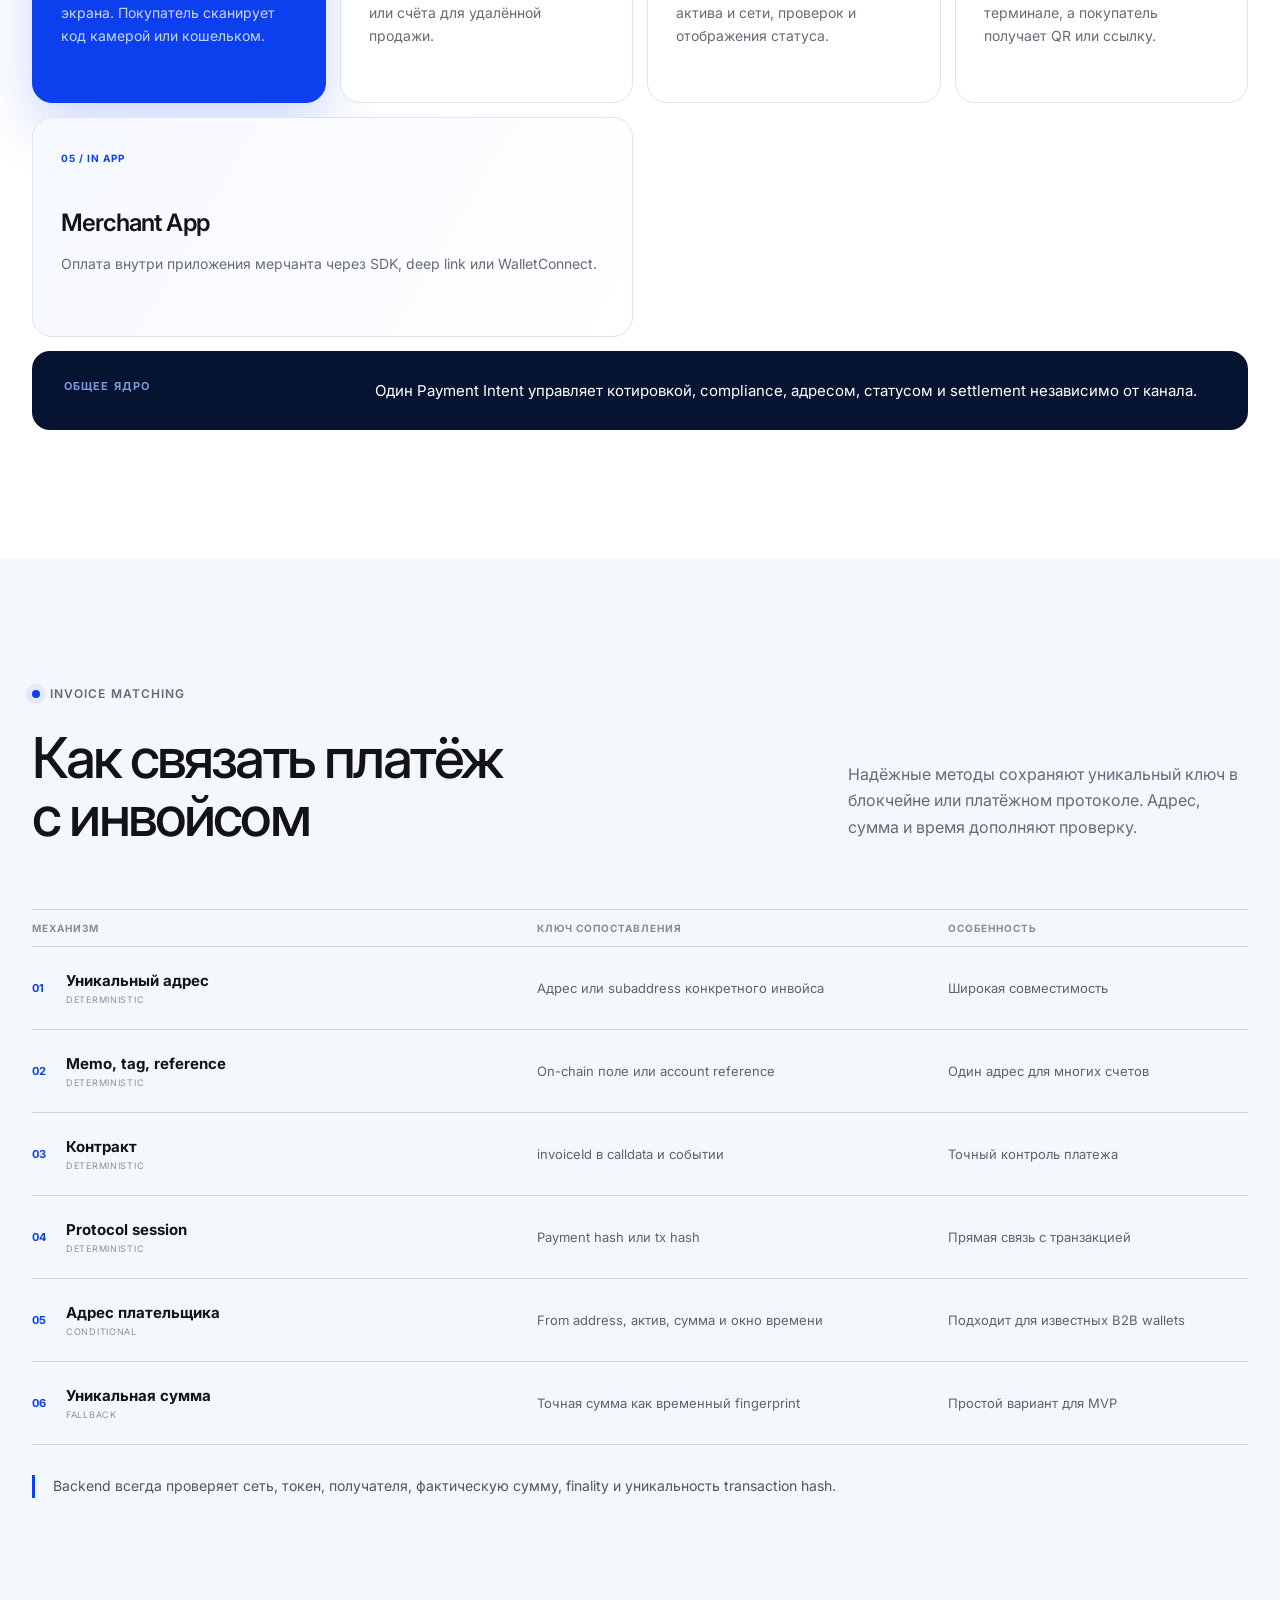
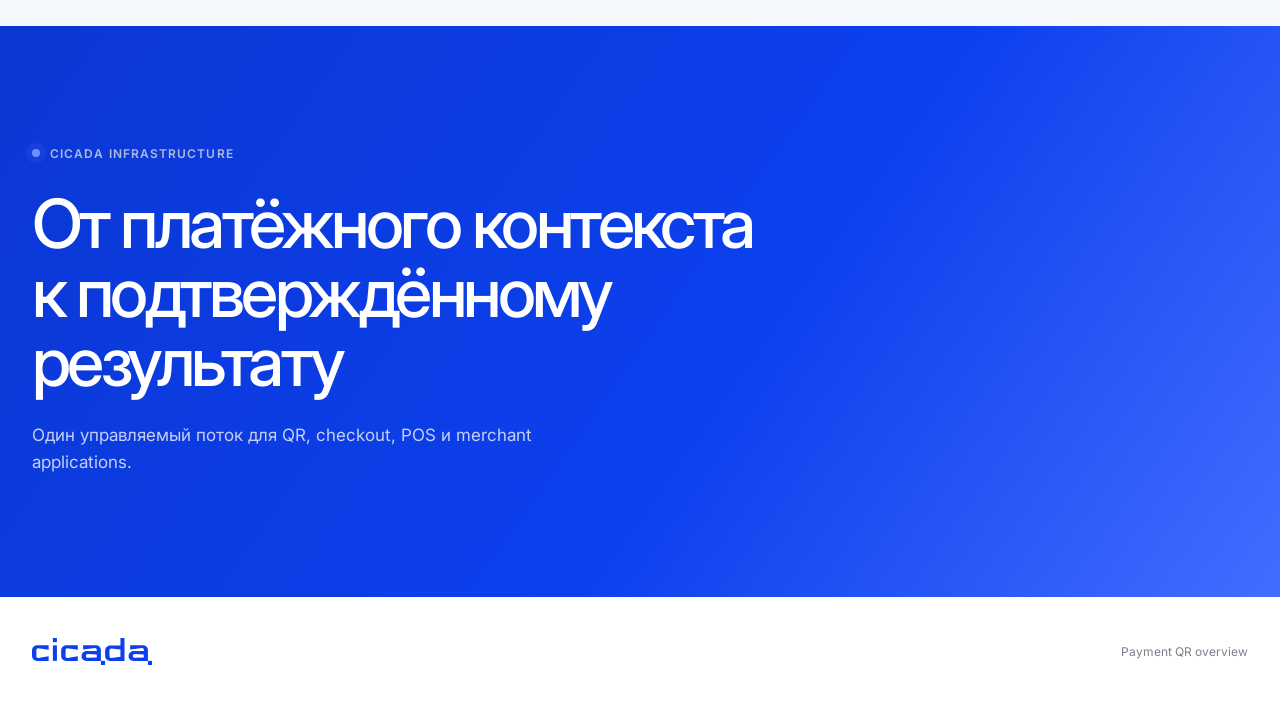
==== commit fc9a0317: "Build project description page" ====
--- a/public/index.html
+++ b/public/index.html
@@ -7,7 +7,7 @@
     <meta name="theme-color" content="#ff5a00" />
     <title>Cicada Operations — Payment QR</title>
     <link rel="icon" href="./assets/favicon.svg?v=20260910-3" type="image/svg+xml" sizes="any" />
-    <link rel="stylesheet" href="./styles.css?v=20260911-1" />
+    <link rel="stylesheet" href="./styles.css?v=20260911-32" />
   </head>
   <body>
     <header class="site-header">
@@ -17,7 +17,7 @@
       <nav class="site-nav" aria-label="Главная навигация">
         <a class="nav-link" href="./payment-gateway.html">Payment Gateway</a>
         <a class="nav-link" href="./scheme.html">Scheme</a>
-        <a class="nav-link" href="./projects.html">Projects</a>
+        <a class="nav-link" href="./projects.html">Project Description</a>
         <a class="nav-link" href="./roadmap/">Roadmap</a>
         <a class="nav-link" href="./competitors/">Competitors</a>
         <a class="nav-link" href="./open-decisions/">Open decisions</a>
--- a/public/styles.css
+++ b/public/styles.css
@@ -536,6 +536,12 @@
 .parity-items summary::after { position: absolute; top: 18px; right: 20px; color: #8b94a4; content: "+"; }
 .parity-items details[open] summary::after { content: "−"; }
 .parity-items details p { margin: -4px 22px 18px; color: #727b89; font-size: 13px; line-height: 1.55; }
+.parity-roadmap-link { display: flex; align-items: center; justify-content: space-between; gap: 28px; margin-top: 18px; padding: 24px 28px; border-radius: 18px; color: #fff; background: var(--blue); box-shadow: 0 18px 42px rgb(12 64 238 / 18%); transition: transform .2s ease, box-shadow .2s ease; }
+.parity-roadmap-link:hover { box-shadow: 0 22px 50px rgb(12 64 238 / 25%); transform: translateY(-2px); }
+.parity-roadmap-link span { display: grid; gap: 7px; }
+.parity-roadmap-link small { color: #b8c8ff; font-size: 11px; font-weight: 750; letter-spacing: .08em; }
+.parity-roadmap-link strong { font-size: 18px; font-weight: 650; }
+.parity-roadmap-link > b { display: grid; width: 42px; height: 42px; flex: 0 0 42px; place-items: center; border-radius: 50%; color: var(--blue); background: #fff; font-size: 20px; }
 .research-list { display: grid; gap: 14px; }
 .research-item { overflow: hidden; scroll-margin-top: 110px; border: 1px solid #d7deeb; border-radius: 20px; background: #fff; box-shadow: 0 12px 34px rgb(21 42 91 / 5%); transition: border-color .2s ease, box-shadow .2s ease; }
 .research-item[open] { border-color: #bac9ed; box-shadow: 0 18px 44px rgb(21 42 91 / 9%); }
@@ -589,20 +595,21 @@
 /* Product roadmap */
 .roadmap-page { overflow: hidden; }
 .roadmap-kicker { margin: 0 0 16px; color: var(--blue); font-size: 13px; font-weight: 700; letter-spacing: .09em; text-transform: uppercase; }
-.roadmap-hero { padding-block: 72px 88px; }
-.roadmap-hero-grid { display: grid; grid-template-columns: 1.05fr .95fr; gap: 78px; align-items: end; }
-.roadmap-hero h1 { max-width: 720px; margin: 0; font-size: clamp(48px, 5vw, 72px); line-height: 1.01; }
-.roadmap-hero-copy > p { margin: 0 0 24px; color: #4e5664; font-size: 17px; line-height: 1.7; }
-.roadmap-status { display: inline-flex; margin-bottom: 14px; padding: 8px 12px; border: 1px solid #ccd7f0; border-radius: 999px; color: var(--blue); background: #f5f8ff; font-size: 11px; font-weight: 750; letter-spacing: .065em; }
-.roadmap-hero-copy small { display: block; max-width: 650px; color: #858d9c; font-size: 13px; line-height: 1.6; }
-.roadmap-blocker { display: grid; grid-template-columns: 1.06fr .94fr; gap: 64px; margin-bottom: 112px; padding: 38px 40px; border: 1px solid #ffd8bd; border-left: 5px solid #ff5a00; border-radius: 22px; background: #fff8f1; }
+.roadmap-hero { width: min(100% - 64px, 1360px); padding-block: 70px 76px; }
+.roadmap-hero-grid { display: grid; grid-template-columns: 1fr; gap: 46px; }
+.roadmap-hero h1 { max-width: none; margin: 0; font-size: clamp(38px, 3.55vw, 52px); line-height: 1.02; white-space: nowrap; }
+.roadmap-hero-copy { display: grid; grid-template-columns: auto 1fr; gap: 22px 32px; align-items: center; padding: 34px 38px; border-radius: 22px; color: #fff; background: linear-gradient(115deg, #0c40ee, #1949e5 64%, #315dec); box-shadow: 0 20px 48px rgb(12 64 238 / 18%); }
+.roadmap-hero-copy > p { grid-column: 1 / -1; max-width: none; margin: 0; color: #fff; font-size: 19px; line-height: 1.65; }
+.roadmap-status { display: inline-flex; margin: 0; padding: 9px 13px; border: 1px solid rgb(255 255 255 / 32%); border-radius: 999px; color: #fff; background: rgb(255 255 255 / 11%); font-size: 11px; font-weight: 750; letter-spacing: .065em; }
+.roadmap-hero-copy small { display: block; max-width: none; color: rgb(255 255 255 / 72%); font-size: 13px; line-height: 1.6; }
+.roadmap-blocker { display: grid; width: min(100% - 64px, 1360px); grid-template-columns: .88fr 1.12fr; gap: 48px; margin-bottom: 112px; padding: 42px 44px; border: 1px solid #ffd8bd; border-left: 5px solid #ff5a00; border-radius: 22px; background: #fff8f1; }
 .roadmap-blocker .roadmap-kicker { color: #d54c00; }
 .roadmap-blocker h2 { margin-bottom: 18px; font-size: clamp(34px, 3vw, 46px); font-weight: 550; letter-spacing: -.045em; }
 .roadmap-blocker-copy > p:not(.roadmap-kicker) { max-width: 680px; margin-bottom: 26px; color: #555d6a; font-size: 16px; line-height: 1.68; }
 .roadmap-blocker-copy a { display: inline-flex; align-items: center; gap: 28px; padding: 13px 16px 13px 18px; border-radius: 999px; color: #2b241f; background: #ffddc7; font-size: 14px; font-weight: 700; }
 .roadmap-blocker-list { display: grid; grid-template-columns: repeat(2, 1fr); gap: 10px; align-content: center; margin: 0; padding: 0; list-style: none; }
-.roadmap-blocker-list li { position: relative; min-height: 54px; padding: 17px 14px 14px 34px; border: 1px solid #f2d9c8; border-radius: 12px; color: #454b56; background: rgb(255 255 255 / 72%); font-size: 13px; line-height: 1.45; }
-.roadmap-blocker-list li::before { position: absolute; top: 21px; left: 16px; width: 7px; height: 7px; border-radius: 50%; background: #ff5a00; content: ""; }
+.roadmap-blocker-list li { position: relative; display: flex; min-height: 62px; align-items: center; padding: 16px 16px 16px 36px; border: 1px solid #f2d9c8; border-radius: 12px; color: #454b56; background: rgb(255 255 255 / 78%); font-size: 13px; line-height: 1.4; }
+.roadmap-blocker-list li::before { position: absolute; top: 50%; left: 17px; width: 7px; height: 7px; border-radius: 50%; background: #ff5a00; content: ""; transform: translateY(-50%); }
 .roadmap-overview { padding-block: 112px; color: #fff; background: radial-gradient(circle at 86% 7%, rgb(43 88 255 / 30%), transparent 30%), var(--navy); }
 .roadmap-heading { display: grid; grid-template-columns: 1.04fr .96fr; gap: 72px; align-items: end; margin-bottom: 46px; }
 .roadmap-heading h2 { margin: 0; font-size: clamp(38px, 4vw, 56px); font-weight: 500; line-height: 1.04; letter-spacing: -.05em; }
@@ -610,16 +617,19 @@
 .roadmap-heading-light .roadmap-kicker { color: #7796ff; }
 .roadmap-heading-light > p { color: #afbad0; }
 .roadmap-track { display: grid; grid-template-columns: repeat(4, 1fr); border-top: 1px solid rgb(255 255 255 / 17%); border-left: 1px solid rgb(255 255 255 / 17%); }
-.roadmap-node { position: relative; display: flex; min-height: 410px; flex-direction: column; padding: 30px 26px; border-right: 1px solid rgb(255 255 255 / 17%); border-bottom: 1px solid rgb(255 255 255 / 17%); }
+.roadmap-node { position: relative; display: flex; min-height: 440px; flex-direction: column; padding: 30px 26px; border-right: 1px solid rgb(255 255 255 / 17%); border-bottom: 1px solid rgb(255 255 255 / 17%); }
 .roadmap-node::after { position: absolute; top: 47px; right: -8px; z-index: 1; width: 15px; height: 15px; border: 1px solid #6983d0; border-radius: 50%; background: var(--navy); content: ""; }
 .roadmap-node:last-child::after { display: none; }
-.roadmap-node > span { color: #7897ff; font-size: 14px; font-weight: 750; }
-.roadmap-node h3 { margin: 64px 0 16px; font-size: 23px; font-weight: 600; line-height: 1.15; letter-spacing: -.035em; }
+.roadmap-node > span { color: #8ca6ff; font-size: 24px; font-weight: 750; letter-spacing: -.035em; }
+.roadmap-node h3 { margin: 52px 0 16px; font-size: 23px; font-weight: 600; line-height: 1.15; letter-spacing: -.035em; }
 .roadmap-node > p { color: #b4bed1; font-size: 14px; line-height: 1.65; }
-.roadmap-node strong { margin-top: auto; color: #7887a8; font-size: 10px; letter-spacing: .08em; text-transform: uppercase; }
-.roadmap-node small { margin-top: 8px; color: #eef2fc; font-size: 13px; line-height: 1.5; }
-.roadmap-node a { display: flex; justify-content: space-between; gap: 14px; margin-top: 24px; padding-top: 16px; border-top: 1px solid rgb(255 255 255 / 13%); color: #84a0ff; font-size: 13px; font-weight: 700; }
-.roadmap-node a b { font-size: 18px; font-weight: 400; }
+.roadmap-node-result { display: grid; gap: 7px; margin-top: auto; padding: 15px 16px; border: 1px solid rgb(128 157 255 / 24%); border-left: 3px solid #7796ff; border-radius: 12px; background: rgb(83 116 225 / 10%); }
+.roadmap-node-result strong { color: #8fa8ff; font-size: 11px; letter-spacing: .08em; text-transform: uppercase; }
+.roadmap-node-result small { color: #fff; font-size: 14px; font-weight: 600; line-height: 1.5; }
+.roadmap-node a { display: flex; align-items: center; justify-content: space-between; gap: 14px; margin-top: 16px; padding: 11px 13px 11px 16px; border: 1px solid rgb(132 160 255 / 48%); border-radius: 999px; color: #fff; background: rgb(80 116 238 / 14%); font-size: 13px; font-weight: 700; transition: color .2s ease, background .2s ease, border-color .2s ease; }
+.roadmap-node a:hover { color: var(--navy); border-color: #fff; background: #fff; }
+.roadmap-node a b { display: grid; width: 25px; height: 25px; place-items: center; border-radius: 50%; color: var(--blue); background: #fff; font-size: 15px; font-weight: 500; }
+.roadmap-node a:hover b { color: #fff; background: var(--blue); }
 .roadmap-details { padding-block: 112px; }
 .roadmap-stage { scroll-margin-top: 94px; border: 1px solid var(--line); border-radius: 22px; background: #fff; box-shadow: 0 14px 38px rgb(20 41 88 / 5%); }
 .roadmap-stage + .roadmap-stage { margin-top: 16px; }
@@ -655,12 +665,15 @@
 .roadmap-priority ol { display: grid; grid-template-columns: repeat(4, 1fr); counter-reset: priority; gap: 10px; }
 .roadmap-priority li { min-height: 82px; padding: 34px 12px 12px; border: 1px solid #dce2ee; border-radius: 12px; background: #fff; counter-increment: priority; }
 .roadmap-priority li::before { position: absolute; top: 10px; left: 12px; color: var(--blue); font-size: 11px; font-weight: 750; content: "0" counter(priority); }
-.roadmap-transitions { padding-block: 112px; background: #f4f7fb; }
+.roadmap-transitions { position: relative; isolation: isolate; overflow: hidden; padding-block: 112px; background: radial-gradient(circle at 86% 12%, rgb(12 64 238 / 15%), transparent 31%), linear-gradient(145deg, #f7f9ff, #eef3fc 72%, #f6f8fc); }
+.roadmap-transitions::before { position: absolute; top: -310px; right: -190px; z-index: -1; width: 660px; height: 660px; border: 1px solid rgb(12 64 238 / 11%); border-radius: 50%; box-shadow: 0 0 0 74px rgb(12 64 238 / 4%), 0 0 0 148px rgb(12 64 238 / 3%); content: ""; }
+.roadmap-transitions::after { position: absolute; bottom: 46px; left: -90px; z-index: -1; width: 360px; height: 1px; background: linear-gradient(90deg, transparent, rgb(12 64 238 / 28%), transparent); content: ""; transform: rotate(-18deg); }
+.roadmap-transitions .section-shell { position: relative; z-index: 1; }
 .transition-formula { display: grid; grid-template-columns: 1fr auto 1fr auto 1fr auto 1.35fr; gap: 14px; align-items: center; margin-bottom: 18px; padding: 24px; border-radius: 18px; color: #fff; background: var(--blue); }
 .transition-formula span { text-align: center; font-size: 16px; font-weight: 650; }
 .transition-formula b { color: #adc0ff; font-size: 21px; font-weight: 400; }
 .transition-grid { display: grid; grid-template-columns: repeat(3, 1fr); gap: 14px; }
-.transition-grid article { min-height: 150px; padding: 24px; border: 1px solid #dce2ed; border-radius: 16px; background: #fff; }
+.transition-grid article { min-height: 150px; padding: 24px; border: 1px solid #d5ddec; border-radius: 16px; background: rgb(255 255 255 / 88%); box-shadow: 0 14px 34px rgb(29 52 105 / 7%); backdrop-filter: blur(8px); }
 .transition-grid span { color: var(--blue); font-size: 12px; font-weight: 750; }
 .transition-grid p { margin: 30px 0 0; color: #4f5868; font-size: 14px; line-height: 1.6; }
 .roadmap-related { padding-block: 112px; }
@@ -679,6 +692,14 @@
   .roadmap-node:nth-child(2)::after { display: none; }
   .roadmap-stage-grid { grid-template-columns: 1fr; }
   .roadmap-priority ol { grid-template-columns: repeat(2, 1fr); }
+}
+
+@media (min-width: 1380px) {
+  .roadmap-blocker-list li { white-space: nowrap; }
+}
+
+@media (max-width: 900px) {
+  .roadmap-hero h1 { white-space: normal; }
 }
 
 @media (max-width: 980px) {
@@ -710,6 +731,8 @@
   .parity-mobile-tabs button.active { color: #fff; background: var(--blue); }
   .parity-card { display: none; }
   .parity-card.mobile-active { display: block; }
+  .parity-roadmap-link { padding: 20px; }
+  .parity-roadmap-link strong { font-size: 16px; line-height: 1.4; }
   .research-item { border-radius: 16px; }
   .research-item summary { grid-template-columns: 42px 1fr 36px; gap: 12px; min-height: 78px; padding: 18px 16px; }
   .research-number { width: 40px; height: 40px; }
@@ -729,9 +752,12 @@
   .open-decisions-hero { padding-block: 34px 76px; }
   .open-decisions-heading h1 { font-size: 36px; }
   .conclusions-section-heading > .open-decisions-warning { padding: 10px; }
-  .roadmap-hero { padding-block: 42px 64px; }
+  .roadmap-hero { width: calc(100% - 32px); padding-block: 42px 64px; }
   .roadmap-hero h1 { font-size: 42px; }
-  .roadmap-hero-copy > p { font-size: 16px; }
+  .roadmap-hero-grid { gap: 30px; }
+  .roadmap-hero-copy { grid-template-columns: 1fr; gap: 16px; padding: 24px 20px; border-radius: 16px; }
+  .roadmap-hero-copy > p { grid-column: 1; font-size: 16px; }
+  .roadmap-status { width: fit-content; max-width: 100%; line-height: 1.4; }
   .roadmap-blocker { width: calc(100% - 32px); gap: 30px; margin-bottom: 76px; padding: 26px 20px; border-radius: 16px; }
   .roadmap-blocker h2 { font-size: 34px; }
   .roadmap-blocker-list { grid-template-columns: 1fr; }
@@ -764,3 +790,215 @@
   html { scroll-behavior: auto; }
   .roadmap-stage summary i, .roadmap-related-grid a { transition: none; }
 }
+
+/* Project Description */
+.site-nav .nav-link { white-space: nowrap; }
+@media (max-width: 900px) {
+  .site-header { gap: 12px; padding-inline: 16px; }
+  .brand { flex: 0 0 auto; }
+  .brand img { width: 82px; }
+  .brand span { display: none; }
+  .site-nav { min-width: 0; flex: 1 1 auto; justify-content: flex-start; overflow-x: auto; scrollbar-width: none; }
+  .site-nav::-webkit-scrollbar { display: none; }
+  .nav-link { padding-inline: 13px; }
+}
+.description-page { overflow: hidden; }
+.description-kicker { margin: 0 0 16px; color: var(--blue); font-size: 13px; font-weight: 750; letter-spacing: .09em; text-transform: uppercase; }
+.description-hero { padding-block: 76px 88px; }
+.description-hero-grid { display: grid; grid-template-columns: .92fr 1.08fr; gap: 84px; align-items: end; }
+.description-hero h1 { max-width: 650px; margin: 0; font-size: clamp(50px, 5vw, 74px); font-weight: 500; line-height: .98; letter-spacing: -.055em; }
+.description-hero-copy { display: grid; gap: 18px; padding-bottom: 4px; }
+.description-hero-copy > p { max-width: 720px; margin: 0; color: #606978; font-size: 16px; line-height: 1.7; }
+.description-hero-copy > p:first-child { color: #303846; font-size: 18px; }
+.description-hero-actions { display: flex; align-items: center; gap: 14px; margin-top: 8px; }
+.description-hero-actions > span { padding: 9px 13px; border: 1px solid #c9d5f5; border-radius: 999px; color: var(--blue); background: #f6f8ff; font-size: 10px; font-weight: 750; letter-spacing: .065em; }
+.description-hero-actions a { display: inline-flex; align-items: center; gap: 20px; padding: 11px 16px 11px 18px; border-radius: 999px; color: #fff; background: var(--blue); font-size: 13px; font-weight: 700; }
+.description-hero-actions a b { font-size: 17px; }
+
+.description-heading { display: grid; grid-template-columns: 1.05fr .95fr; gap: 72px; align-items: end; margin-bottom: 42px; }
+.description-heading h2 { max-width: 690px; margin: 0; font-size: clamp(38px, 4vw, 56px); font-weight: 500; line-height: 1.04; letter-spacing: -.05em; }
+.description-heading > p { margin: 0 0 5px; color: #687181; font-size: 16px; line-height: 1.68; }
+.description-heading-light h2 { color: #fff; }
+.description-heading-light > p { color: #afbad0; }
+.description-heading-light .description-kicker { color: #83a0ff; }
+
+.architecture-section { scroll-margin-top: 82px; padding-block: 104px; color: #fff; background: radial-gradient(circle at 82% 12%, rgb(56 98 255 / 28%), transparent 28%), var(--navy); }
+.architecture-map { position: relative; padding-top: 4px; }
+.architecture-core { display: grid; grid-template-columns: .8fr 1.2fr; gap: 44px; padding: 34px 38px; border: 1px solid rgb(130 158 255 / 38%); border-radius: 20px; background: linear-gradient(115deg, rgb(12 64 238 / 45%), rgb(25 49 103 / 42%)); box-shadow: 0 20px 60px rgb(0 0 0 / 16%); }
+.architecture-core span, .architecture-products span { color: #8eacff; font-size: 11px; font-weight: 750; letter-spacing: .08em; }
+.architecture-core h3 { margin: 12px 0 12px; font-size: 38px; letter-spacing: -.045em; }
+.architecture-core p { max-width: 570px; margin: 0; color: #c4cede; font-size: 15px; line-height: 1.65; }
+.architecture-core ul { display: flex; flex-wrap: wrap; gap: 9px; align-content: center; margin: 0; padding: 0; list-style: none; }
+.architecture-core li { padding: 9px 12px; border: 1px solid rgb(149 173 255 / 26%); border-radius: 999px; color: #e8edff; background: rgb(255 255 255 / 6%); font-size: 12px; }
+.architecture-connection { position: relative; width: fit-content; margin: 0 auto; padding: 31px 18px 17px; color: #8ea2c7; font-size: 11px; font-weight: 650; letter-spacing: .04em; text-transform: uppercase; }
+.architecture-connection::before { position: absolute; top: 0; left: 50%; width: 1px; height: 23px; background: #5873c5; content: ""; }
+.architecture-products { position: relative; display: grid; grid-template-columns: repeat(3, 1fr); gap: 14px; }
+.architecture-products::before { position: absolute; top: -18px; right: 16.66%; left: 16.66%; height: 1px; background: #5873c5; content: ""; }
+.architecture-products article { position: relative; min-height: 210px; padding: 28px; border: 1px solid rgb(255 255 255 / 16%); border-radius: 18px; background: rgb(255 255 255 / 5%); }
+.architecture-products article::before { position: absolute; top: -19px; left: 50%; width: 1px; height: 18px; background: #5873c5; content: ""; }
+.architecture-products h3 { margin: 45px 0 12px; font-size: 23px; letter-spacing: -.035em; }
+.architecture-products p { margin: 0; color: #aeb9ce; font-size: 14px; line-height: 1.6; }
+
+.product-navigator { padding-block: 108px; }
+.product-navigator-grid { display: grid; grid-template-columns: repeat(4, 1fr); border-top: 1px solid var(--line); border-left: 1px solid var(--line); }
+.product-nav-card { display: flex; min-height: 355px; flex-direction: column; padding: 27px; border-right: 1px solid var(--line); border-bottom: 1px solid var(--line); background: #fff; transition: background .2s ease, box-shadow .2s ease, transform .2s ease; }
+.product-nav-card:hover { z-index: 1; background: #f7f9ff; box-shadow: 0 20px 46px rgb(18 44 96 / 9%); transform: translateY(-3px); }
+.product-nav-card > span { color: var(--blue); font-size: 24px; font-weight: 750; letter-spacing: -.035em; }
+.product-nav-card small { margin-top: 40px; color: #8991a0; font-size: 10px; font-weight: 750; letter-spacing: .08em; }
+.product-nav-card h3 { margin: 10px 0 14px; font-size: 24px; letter-spacing: -.035em; }
+.product-nav-card p { margin: 0; color: #626b79; font-size: 14px; line-height: 1.6; }
+.product-nav-card strong { margin-top: 20px; color: #444e5e; font-size: 12px; line-height: 1.5; }
+.product-nav-card b { margin-top: auto; padding-top: 30px; color: var(--blue); font-size: 13px; }
+.product-nav-core { color: #fff; border-color: #214aa8; background: var(--navy); }
+.product-nav-core:hover { color: #fff; background: #102354; }
+.product-nav-core small, .product-nav-core p { color: #aeb9ce; }
+.product-nav-core strong { color: #eef2ff; }
+
+.product-detail { scroll-margin-top: 80px; padding-block: 100px; border-top: 1px solid var(--line); }
+.product-detail-soft { background: #f6f8fc; }
+.product-detail-core { color: #fff; border-top: 0; background: linear-gradient(135deg, #0b1734, #10265c); }
+.product-detail-head { display: grid; grid-template-columns: 72px .72fr 1.28fr; gap: 32px; align-items: start; margin-bottom: 44px; }
+.product-detail-head > span { display: grid; width: 58px; height: 58px; place-items: center; border: 1px solid #bfcae8; border-radius: 50%; color: var(--blue); font-size: 19px; font-weight: 750; }
+.product-detail-head h2 { margin: 0; font-size: clamp(34px, 3.6vw, 50px); font-weight: 500; line-height: 1.05; letter-spacing: -.05em; }
+.product-detail-head > p { margin: 32px 0 0; color: #626c7b; font-size: 16px; line-height: 1.7; }
+.product-detail-core .product-detail-head > span { color: #9ab2ff; border-color: #526da9; }
+.product-detail-core .description-kicker { color: #8ea9ff; }
+.product-detail-core .product-detail-head > p { color: #bbc5d8; }
+.product-detail-grid { display: grid; grid-template-columns: .82fr 1.18fr; gap: 18px; }
+.product-purpose, .product-flow { min-height: 310px; margin: 0; padding: 28px; border: 1px solid #dfe5ef; border-radius: 18px; background: #fff; }
+.product-purpose h3 { margin: 0 0 16px; font-size: 19px; }
+.product-purpose h4 { margin: 28px 0 10px; color: #4c5564; font-size: 12px; letter-spacing: .07em; text-transform: uppercase; }
+.product-purpose p, .product-purpose li { color: #5b6575; font-size: 14px; line-height: 1.65; }
+.product-purpose ul { margin: 0; padding-left: 18px; }
+.product-detail-core .product-purpose, .product-detail-core .product-flow { color: #fff; border-color: rgb(132 158 230 / 24%); background: rgb(255 255 255 / 5%); }
+.product-detail-core .product-purpose p, .product-detail-core .product-purpose li { color: #b9c4d7; }
+.product-detail-core .product-purpose h4 { color: #8fa8da; }
+.product-flow { display: grid; grid-template-columns: repeat(2, 1fr); gap: 0 30px; padding: 22px 28px; list-style: none; counter-reset: flow; }
+.product-flow li { position: relative; display: flex; min-height: 64px; align-items: center; padding: 12px 10px 12px 42px; border-bottom: 1px solid #e4e8f0; color: #465162; font-size: 13px; line-height: 1.45; counter-increment: flow; }
+.product-flow li::before { position: absolute; left: 0; display: grid; width: 27px; height: 27px; place-items: center; border: 1px solid #c8d3ef; border-radius: 50%; color: var(--blue); font-size: 9px; font-weight: 750; content: counter(flow, decimal-leading-zero); }
+.product-detail-core .product-flow li { color: #d6ddec; border-color: rgb(255 255 255 / 12%); }
+.product-detail-core .product-flow li::before { color: #9bb2ff; border-color: #536da6; }
+.version-boundary { display: grid; gap: 8px; margin-top: 26px; padding: 18px; border-left: 3px solid var(--blue); background: #f4f7ff; }
+.version-boundary span { color: var(--blue); font-size: 10px; font-weight: 750; letter-spacing: .07em; text-transform: uppercase; }
+.version-boundary strong { color: #323c4d; font-size: 14px; line-height: 1.55; }
+.hypothesis-note { margin-top: 22px; padding: 16px 18px; border: 1px solid #ffd6bb; border-left: 4px solid #ff5a00; border-radius: 0 12px 12px 0; color: #765039 !important; background: #fff8f2; }
+
+.product-disclosure { margin-top: 18px; border: 1px solid #dce3ee; border-radius: 18px; background: #fff; }
+.product-detail-core .product-disclosure { border-color: rgb(132 158 230 / 26%); background: rgb(255 255 255 / 5%); }
+.product-disclosure summary { display: flex; min-height: 78px; align-items: center; justify-content: space-between; gap: 20px; padding: 18px 24px; cursor: pointer; list-style: none; font-size: 16px; font-weight: 700; }
+.product-disclosure summary::-webkit-details-marker { display: none; }
+.product-disclosure summary i { display: grid; width: 40px; height: 40px; flex: 0 0 40px; place-items: center; border: 1px solid #bdc9e5; border-radius: 50%; color: var(--blue); font-size: 23px; font-style: normal; transition: .2s ease; }
+.product-disclosure[open] summary { border-bottom: 1px solid #dce3ee; }
+.product-disclosure[open] summary i { color: #fff; border-color: var(--blue); background: var(--blue); transform: rotate(45deg); }
+.product-disclosure-body { display: grid; grid-template-columns: 1.25fr .75fr; gap: 20px; padding: 26px; }
+.product-disclosure-body > div, .product-disclosure-body aside { padding: 24px; border: 1px solid #e0e5ef; border-radius: 15px; background: #fafbfe; }
+.product-disclosure-body h3 { margin: 0 0 14px; font-size: 17px; }
+.feature-list { display: grid; grid-template-columns: repeat(2, 1fr); gap: 5px 24px; margin: 0; padding: 0; list-style: none; }
+.feature-list li { position: relative; padding: 5px 0 5px 16px; color: #535e6f; font-size: 13px; line-height: 1.5; }
+.feature-list li::before { position: absolute; top: 12px; left: 0; width: 5px; height: 5px; border-radius: 50%; background: var(--blue); content: ""; }
+.product-disclosure-body aside span { color: var(--blue); font-size: 10px; font-weight: 750; letter-spacing: .08em; }
+.product-disclosure-body aside p { margin: 12px 0 0; color: #596474; font-size: 14px; line-height: 1.65; }
+.product-detail-core .product-disclosure[open] summary { border-color: rgb(132 158 230 / 26%); }
+.product-detail-core .product-disclosure-body > div, .product-detail-core .product-disclosure-body aside { border-color: rgb(132 158 230 / 20%); background: rgb(255 255 255 / 5%); }
+.product-detail-core .feature-list li, .product-detail-core .product-disclosure-body aside p { color: #bdc7da; }
+.potential-extension { border-color: #ffd4b7 !important; border-left: 4px solid #ff5a00 !important; background: #fff8f1 !important; }
+.potential-extension span { color: #d14b00 !important; }
+.potential-extension h3 { margin: 14px 0 0; }
+
+.product-comparison { margin-bottom: 18px; overflow: hidden; border: 1px solid #dce3ee; border-radius: 18px; background: #fff; }
+.product-comparison > div { display: grid; grid-template-columns: .65fr 1fr 1fr; border-bottom: 1px solid #e1e6ef; }
+.product-comparison > div:last-child { border-bottom: 0; }
+.product-comparison span, .product-comparison strong, .product-comparison p { min-height: 58px; margin: 0; padding: 17px 20px; border-right: 1px solid #e1e6ef; font-size: 13px; line-height: 1.45; }
+.product-comparison > div > :last-child { border-right: 0; }
+.product-comparison > div:first-child { color: #fff; background: var(--navy); }
+.product-comparison > div:first-child span, .product-comparison > div:first-child strong { border-color: rgb(255 255 255 / 15%); }
+.product-comparison span { color: #7a8493; font-size: 11px; font-weight: 750; letter-spacing: .06em; text-transform: uppercase; }
+.product-comparison p { color: #505b6a; }
+
+.shared-platform { padding-block: 106px; color: #fff; background: radial-gradient(circle at 15% 110%, rgb(57 99 255 / 35%), transparent 28%), var(--navy); }
+.shared-platform-grid { display: grid; grid-template-columns: repeat(4, 1fr); margin: 0; padding: 0; border-top: 1px solid rgb(255 255 255 / 16%); border-left: 1px solid rgb(255 255 255 / 16%); list-style: none; }
+.shared-platform-grid li { position: relative; min-height: 76px; padding: 28px 20px 18px 38px; border-right: 1px solid rgb(255 255 255 / 16%); border-bottom: 1px solid rgb(255 255 255 / 16%); color: #d8dfec; font-size: 13px; }
+.shared-platform-grid li::before { position: absolute; top: 33px; left: 20px; width: 6px; height: 6px; border-radius: 50%; background: #7292ff; content: ""; }
+
+.description-roadmap { display: grid; grid-template-columns: .9fr 1.1fr; gap: 80px; margin-block: 100px; padding: 42px 44px; border-radius: 22px; color: #fff; background: linear-gradient(115deg, #0c40ee, #315dec); box-shadow: 0 20px 48px rgb(12 64 238 / 18%); }
+.description-roadmap .description-kicker { color: #c5d1ff; }
+.description-roadmap h2 { max-width: 500px; margin: 0; font-size: clamp(34px, 3.5vw, 50px); font-weight: 500; line-height: 1.05; letter-spacing: -.05em; }
+.description-roadmap > div:last-child { display: flex; flex-direction: column; align-items: flex-start; justify-content: space-between; }
+.description-roadmap p { margin: 0 0 26px; color: #e1e7ff; font-size: 16px; line-height: 1.65; }
+.description-roadmap a { display: flex; width: 100%; align-items: center; justify-content: space-between; gap: 20px; padding: 13px 14px 13px 18px; border-radius: 999px; color: var(--navy); background: #fff; font-size: 14px; font-weight: 750; }
+.description-roadmap a b { display: grid; width: 30px; height: 30px; place-items: center; border-radius: 50%; color: #fff; background: var(--blue); }
+.description-related { padding-block: 8px 110px; }
+.description-related-grid { display: grid; grid-template-columns: repeat(3, 1fr); border-top: 1px solid var(--line); border-left: 1px solid var(--line); }
+.description-related-grid a { display: flex; min-height: 265px; flex-direction: column; padding: 27px; border-right: 1px solid var(--line); border-bottom: 1px solid var(--line); transition: background .2s ease; }
+.description-related-grid a:hover { background: #f5f8ff; }
+.description-related-grid span { color: var(--blue); font-size: 20px; font-weight: 750; }
+.description-related-grid h3 { margin: 44px 0 13px; font-size: 23px; letter-spacing: -.03em; }
+.description-related-grid p { margin: 0; color: #626c7b; font-size: 14px; line-height: 1.6; }
+.description-related-grid b { margin-top: auto; color: var(--blue); font-size: 13px; }
+.hash-target { animation: hash-emphasis 1.35s ease; }
+@keyframes hash-emphasis { 0%, 100% { box-shadow: inset 0 0 0 0 rgb(12 64 238 / 0%); } 35% { box-shadow: inset 0 0 0 4px rgb(12 64 238 / 42%); } }
+
+@media (max-width: 1100px) {
+  .description-hero-grid, .description-heading, .product-detail-head, .description-roadmap { grid-template-columns: 1fr; gap: 30px; }
+  .description-hero h1 { max-width: none; }
+  .description-hero-copy { max-width: 840px; }
+  .product-navigator-grid { grid-template-columns: repeat(2, 1fr); }
+  .architecture-core { grid-template-columns: 1fr; }
+  .product-detail-head { grid-template-columns: 64px 1fr; }
+  .product-detail-head > p { grid-column: 2; margin-top: 0; }
+  .product-detail-grid, .product-disclosure-body { grid-template-columns: 1fr; }
+  .shared-platform-grid { grid-template-columns: repeat(3, 1fr); }
+  .description-roadmap > div:last-child { display: block; }
+}
+
+@media (max-width: 767px) {
+  .description-hero { padding-block: 44px 64px; }
+  .description-hero h1 { font-size: 43px; }
+  .description-hero-copy > p:first-child { font-size: 16px; }
+  .description-hero-actions { align-items: flex-start; flex-direction: column; }
+  .description-heading { margin-bottom: 32px; }
+  .description-heading h2 { font-size: 36px; }
+  .description-heading > p { font-size: 15px; }
+  .architecture-section, .product-navigator, .product-detail, .shared-platform { padding-block: 74px; }
+  .architecture-core { gap: 30px; padding: 25px 20px; }
+  .architecture-core h3 { font-size: 32px; }
+  .architecture-products { grid-template-columns: 1fr; }
+  .architecture-products::before, .architecture-products article::before, .architecture-connection::before { display: none; }
+  .architecture-connection { padding: 22px 0 4px; text-align: center; }
+  .architecture-products article { min-height: 165px; padding: 22px 20px; }
+  .architecture-products h3 { margin-top: 28px; font-size: 21px; }
+  .product-navigator-grid { grid-template-columns: 1fr; }
+  .product-nav-card { min-height: 300px; }
+  .product-detail-head { grid-template-columns: 50px 1fr; gap: 16px; }
+  .product-detail-head > span { width: 46px; height: 46px; font-size: 16px; }
+  .product-detail-head h2 { font-size: 34px; }
+  .product-detail-head > p { grid-column: 1 / -1; margin-top: 6px; font-size: 15px; }
+  .product-purpose, .product-flow { min-height: auto; padding: 21px 18px; }
+  .product-flow { grid-template-columns: 1fr; }
+  .product-disclosure { border-radius: 15px; }
+  .product-disclosure summary { min-height: 72px; padding: 15px 17px; font-size: 14px; }
+  .product-disclosure-body { padding: 16px; }
+  .product-disclosure-body > div, .product-disclosure-body aside { padding: 19px 17px; }
+  .feature-list { grid-template-columns: 1fr; }
+  .product-comparison { overflow: visible; border: 0; background: transparent; }
+  .product-comparison > div { grid-template-columns: 1fr; margin-bottom: 10px; overflow: hidden; border: 1px solid #dce3ee; border-radius: 13px; background: #fff; }
+  .product-comparison span, .product-comparison strong, .product-comparison p { min-height: auto; padding: 13px 16px; border-right: 0; border-bottom: 1px solid #e1e6ef; }
+  .product-comparison > div > :last-child { border-bottom: 0; }
+  .product-comparison > div:first-child { display: none; }
+  .product-comparison p::before { display: block; margin-bottom: 4px; color: #8a93a2; font-size: 9px; font-weight: 750; letter-spacing: .06em; text-transform: uppercase; }
+  .product-comparison p:nth-child(2)::before { content: "Pay by Link"; }
+  .product-comparison p:nth-child(3)::before { content: "E-commerce Gateway"; }
+  .shared-platform-grid { grid-template-columns: repeat(2, 1fr); }
+  .shared-platform-grid li { min-height: 68px; padding: 24px 12px 14px 30px; font-size: 12px; }
+  .shared-platform-grid li::before { top: 29px; left: 15px; }
+  .description-roadmap { margin-block: 74px; padding: 27px 21px; border-radius: 17px; }
+  .description-roadmap h2 { font-size: 36px; }
+  .description-related { padding-bottom: 76px; }
+  .description-related-grid { grid-template-columns: 1fr; }
+  .description-related-grid a { min-height: 220px; }
+}
+
+@media (prefers-reduced-motion: reduce) {
+  .product-nav-card, .product-disclosure summary i { transition: none; }
+  .hash-target { animation: none; }
+}
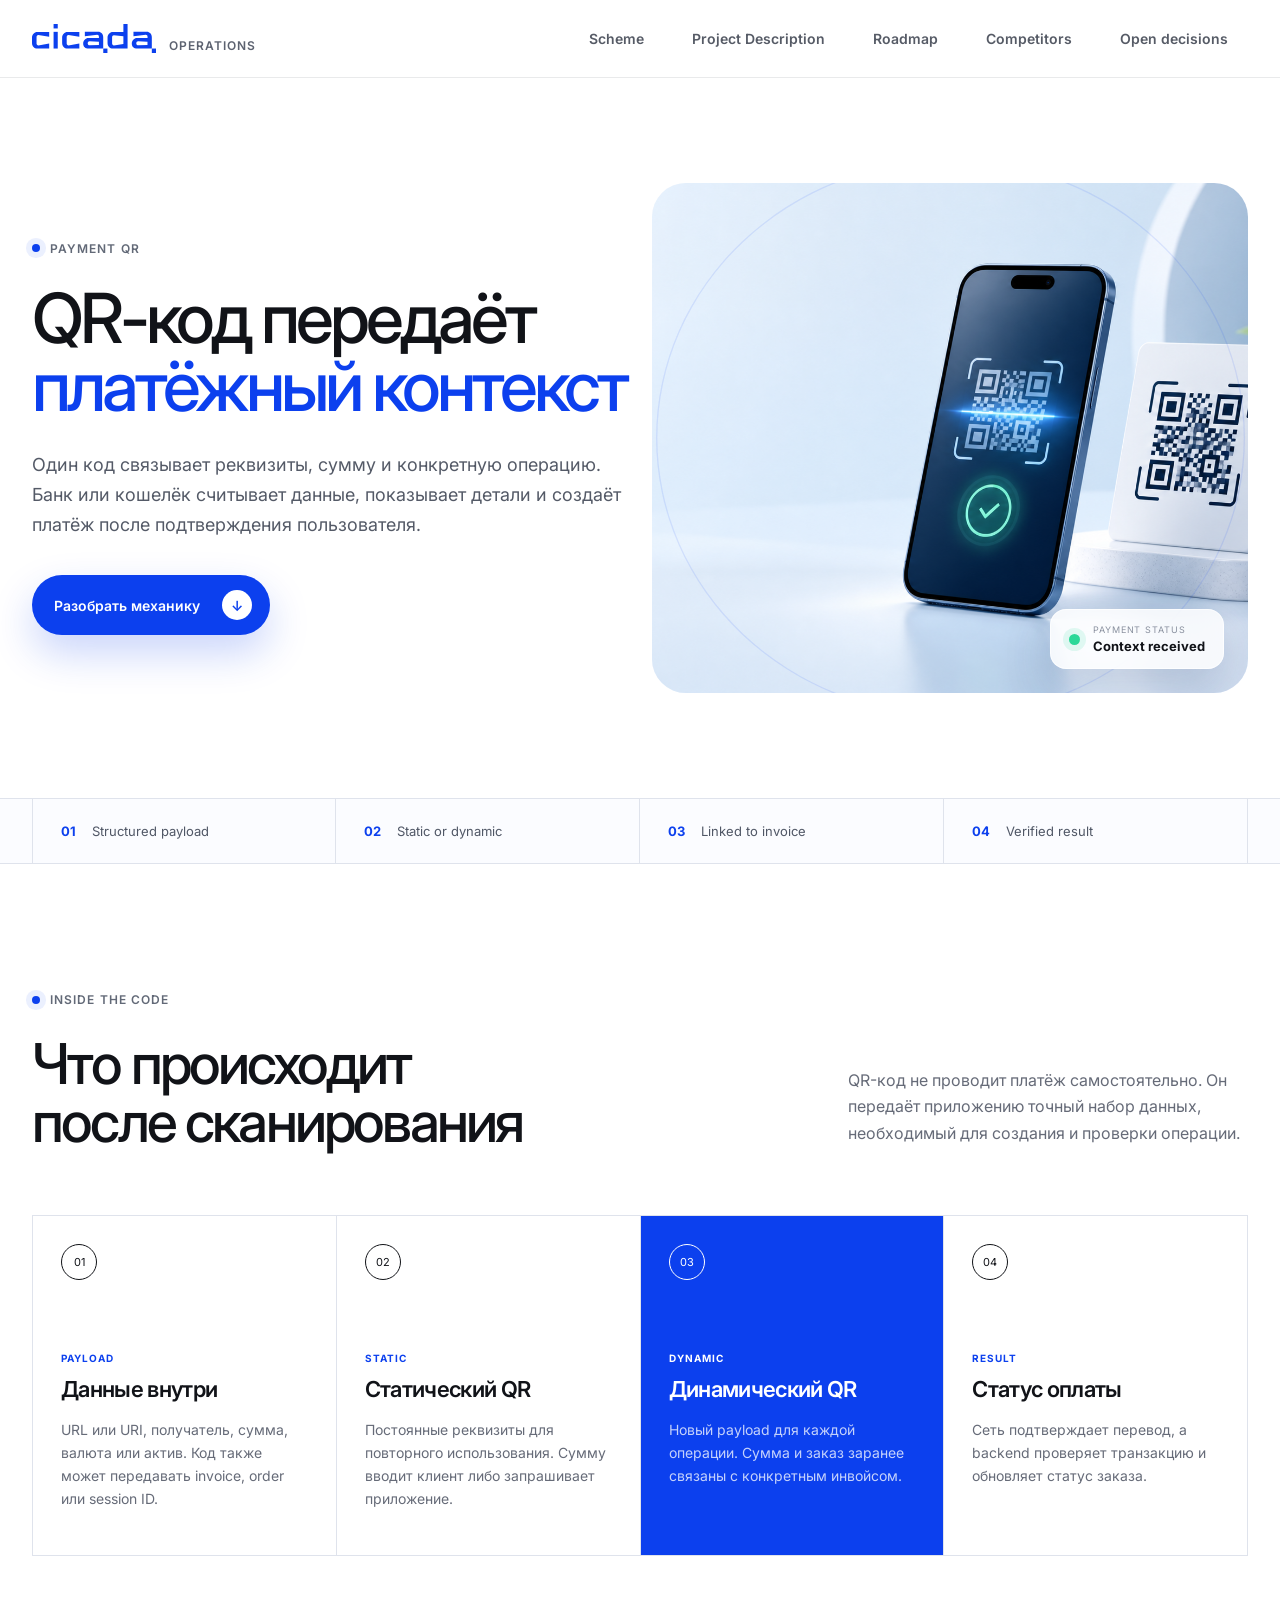
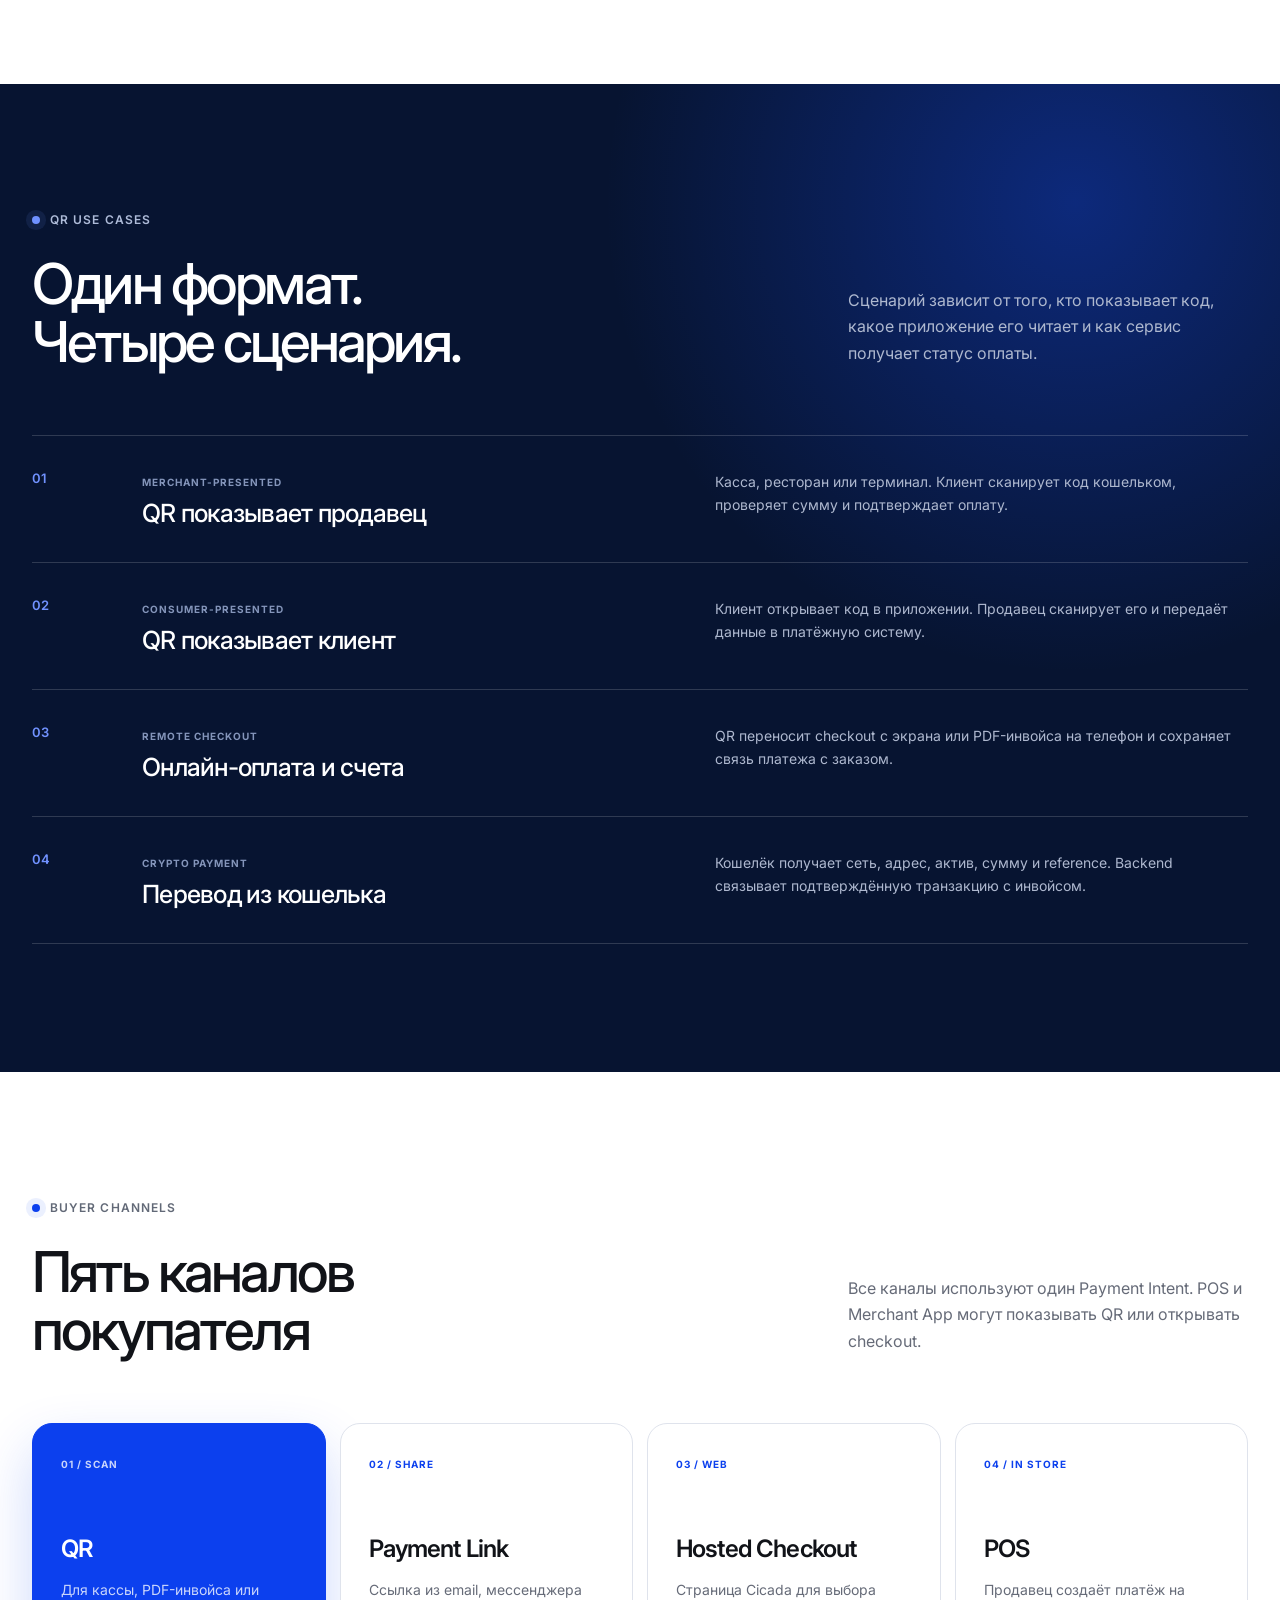
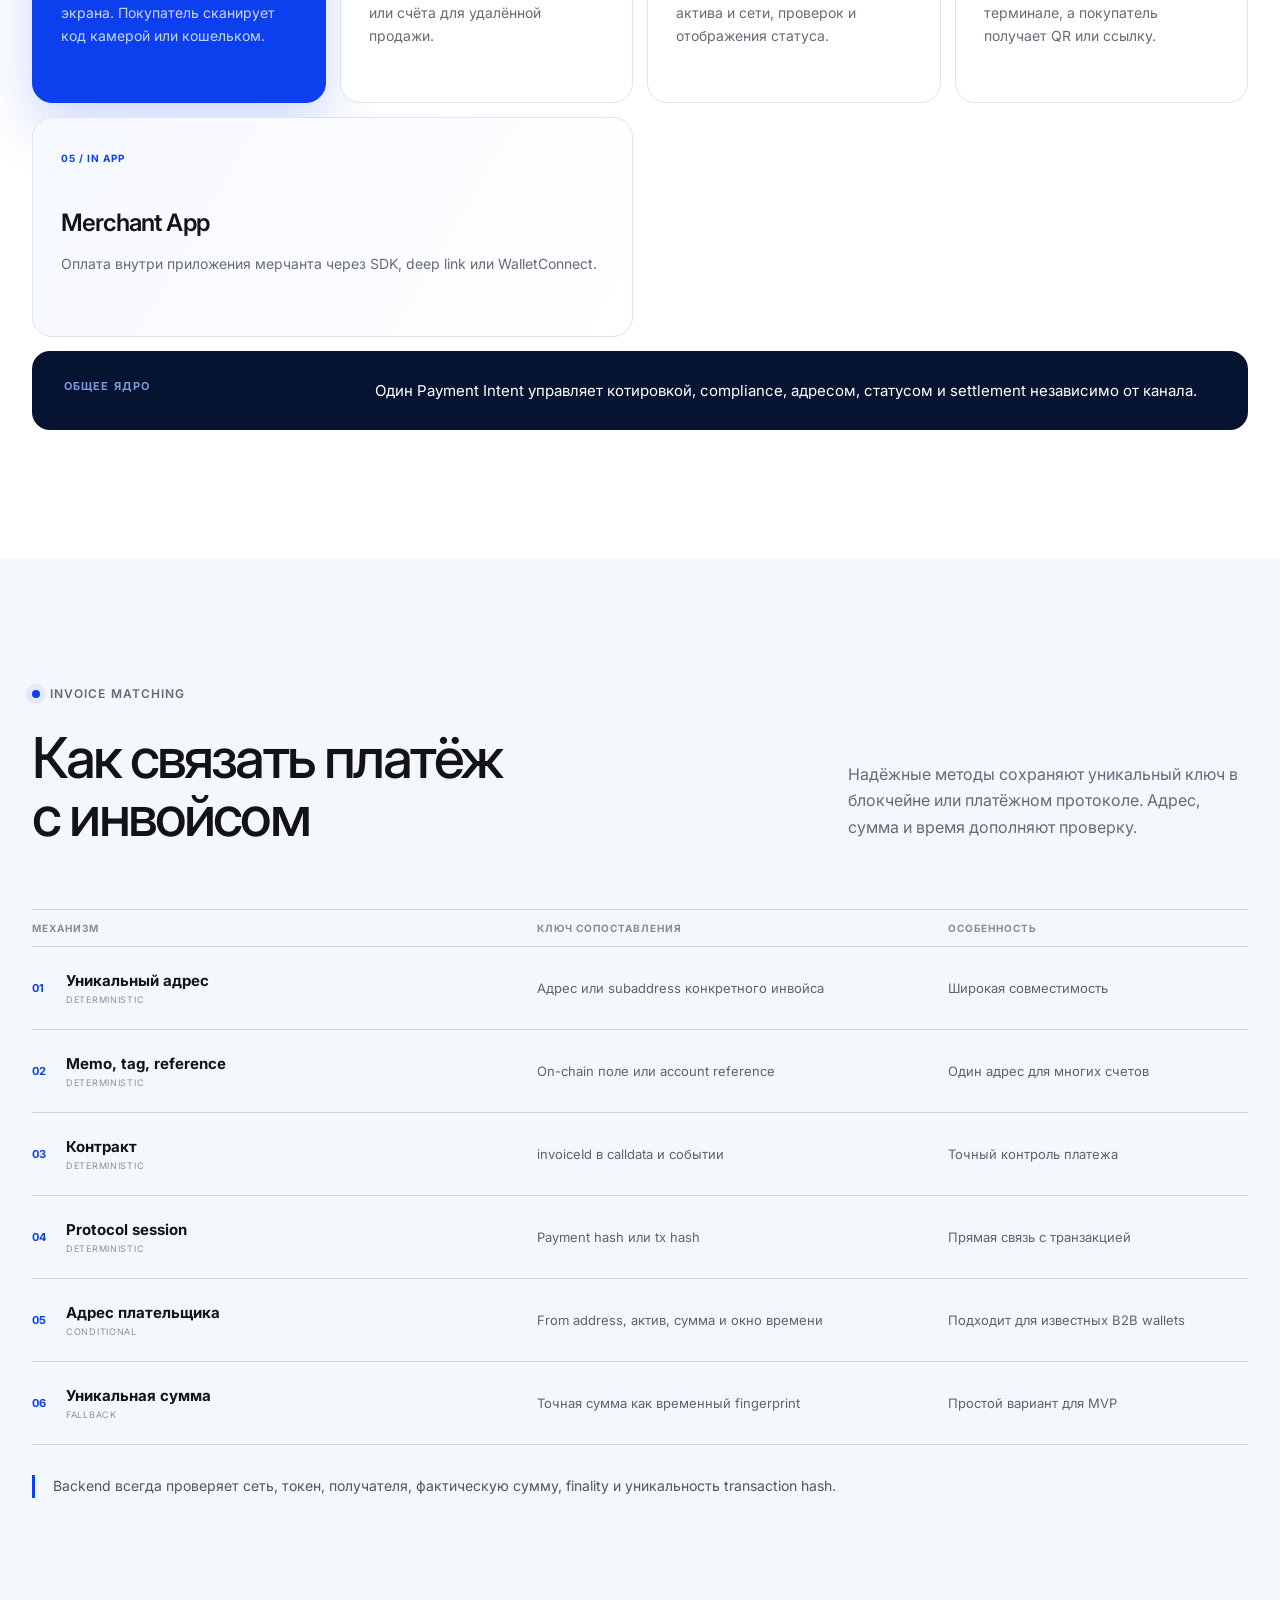
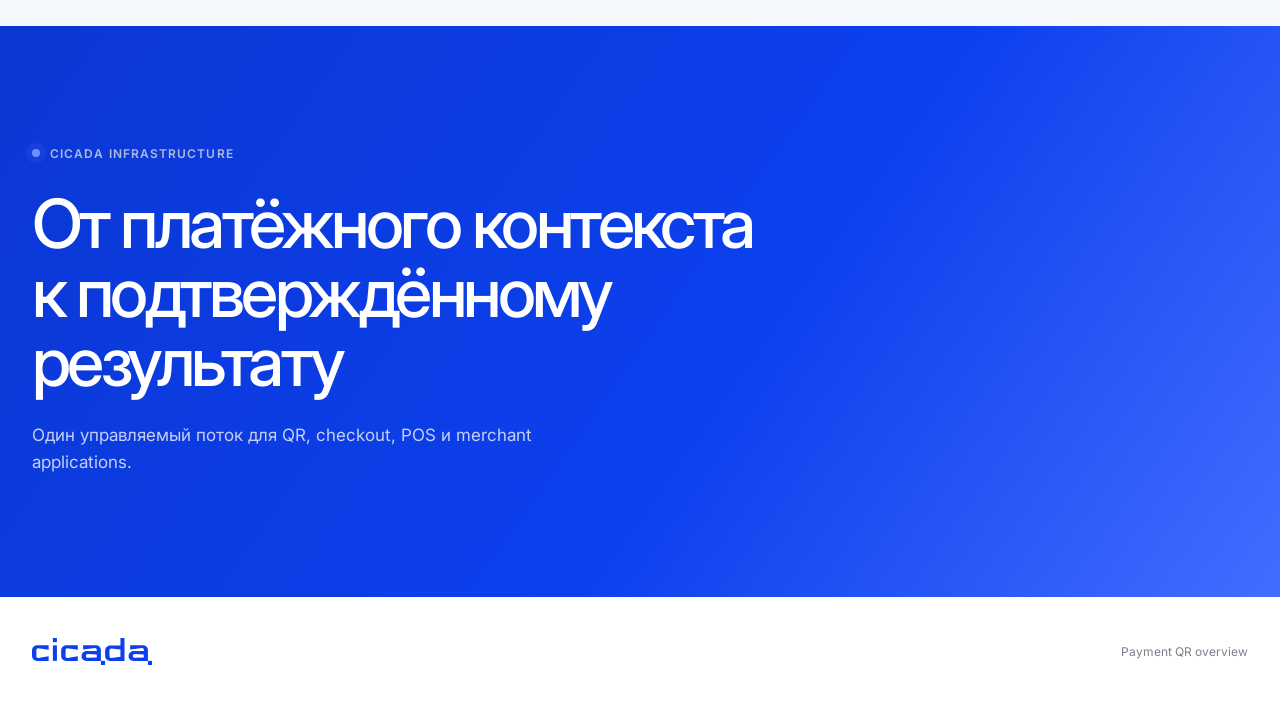
==== commit 73cd9d68: "Remove payment gateway page" ====
--- a/public/index.html
+++ b/public/index.html
@@ -15,7 +15,6 @@
         <img src="./assets/cicada-wordmark-blue.svg?v=20260910-2" alt="Cicada" /><span>Operations</span>
       </a>
       <nav class="site-nav" aria-label="Главная навигация">
-        <a class="nav-link" href="./payment-gateway.html">Payment Gateway</a>
         <a class="nav-link" href="./scheme.html">Scheme</a>
         <a class="nav-link" href="./projects.html">Project Description</a>
         <a class="nav-link" href="./roadmap/">Roadmap</a>
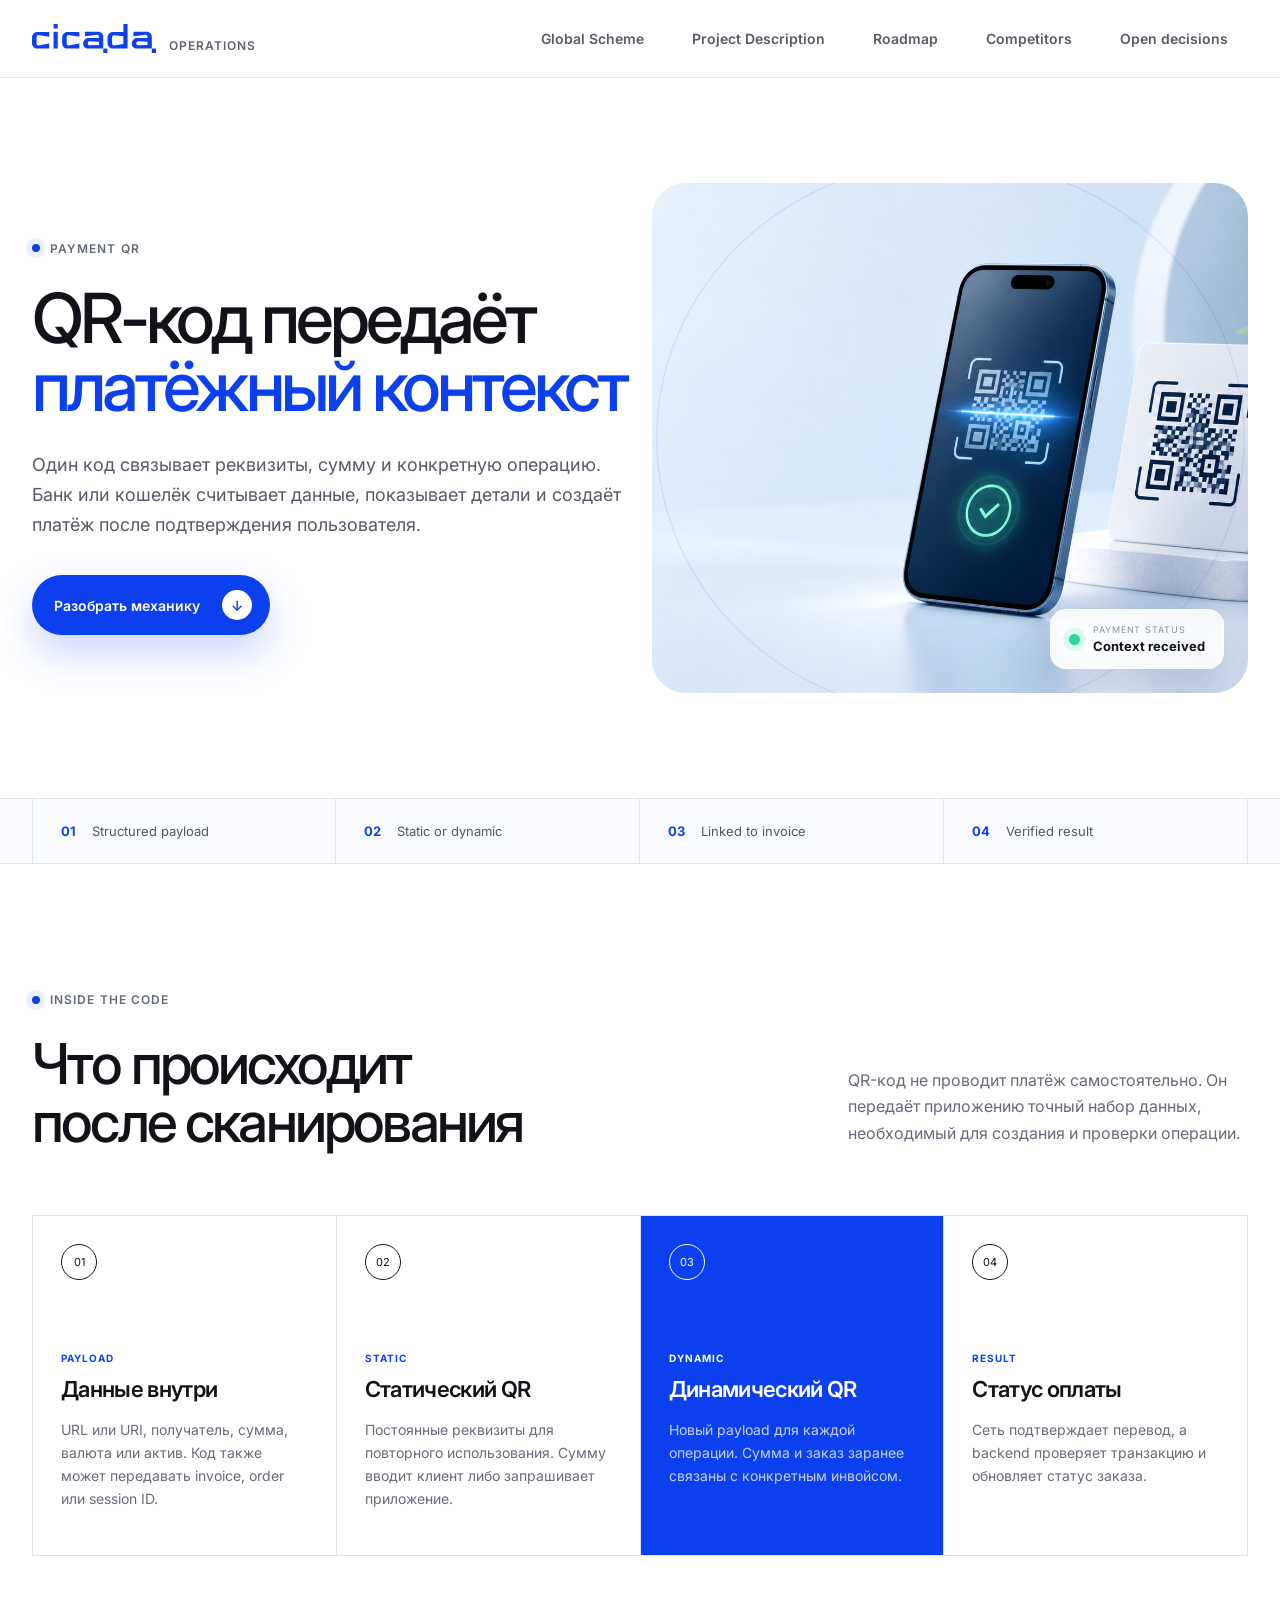
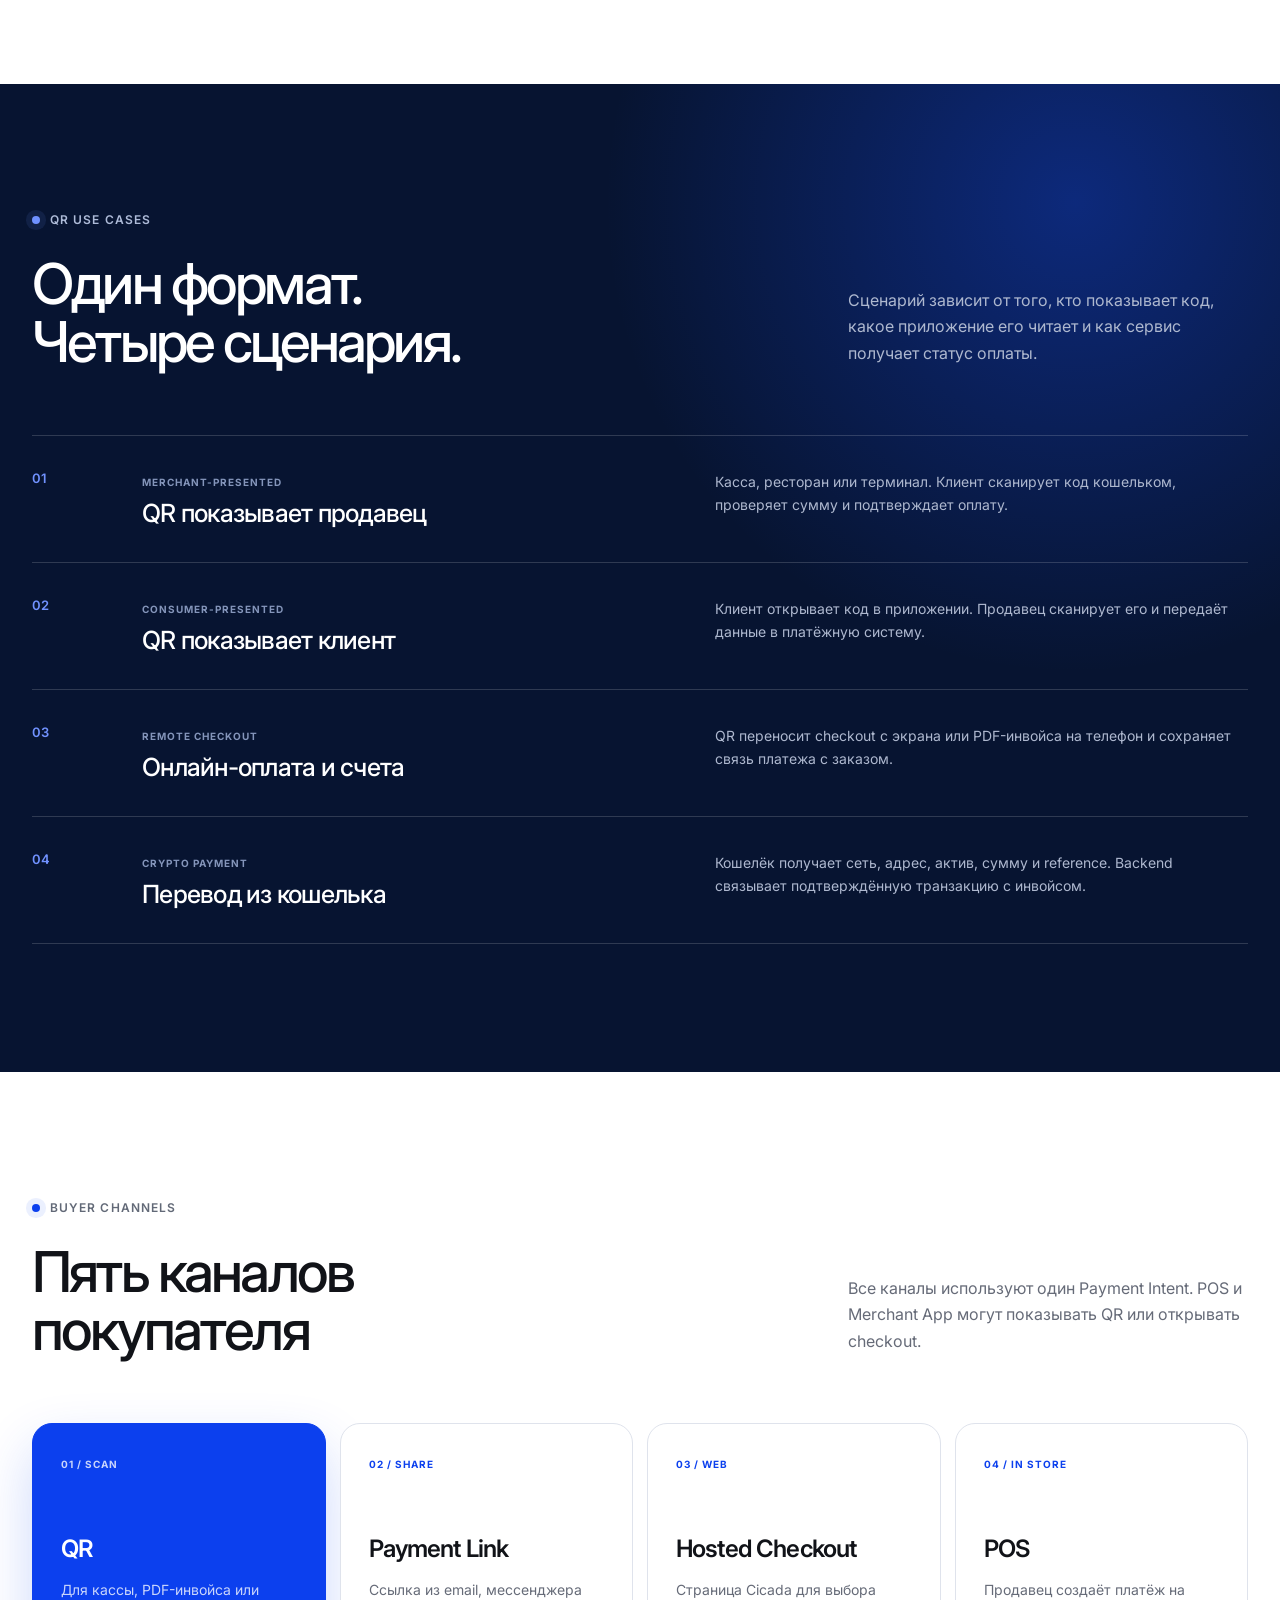
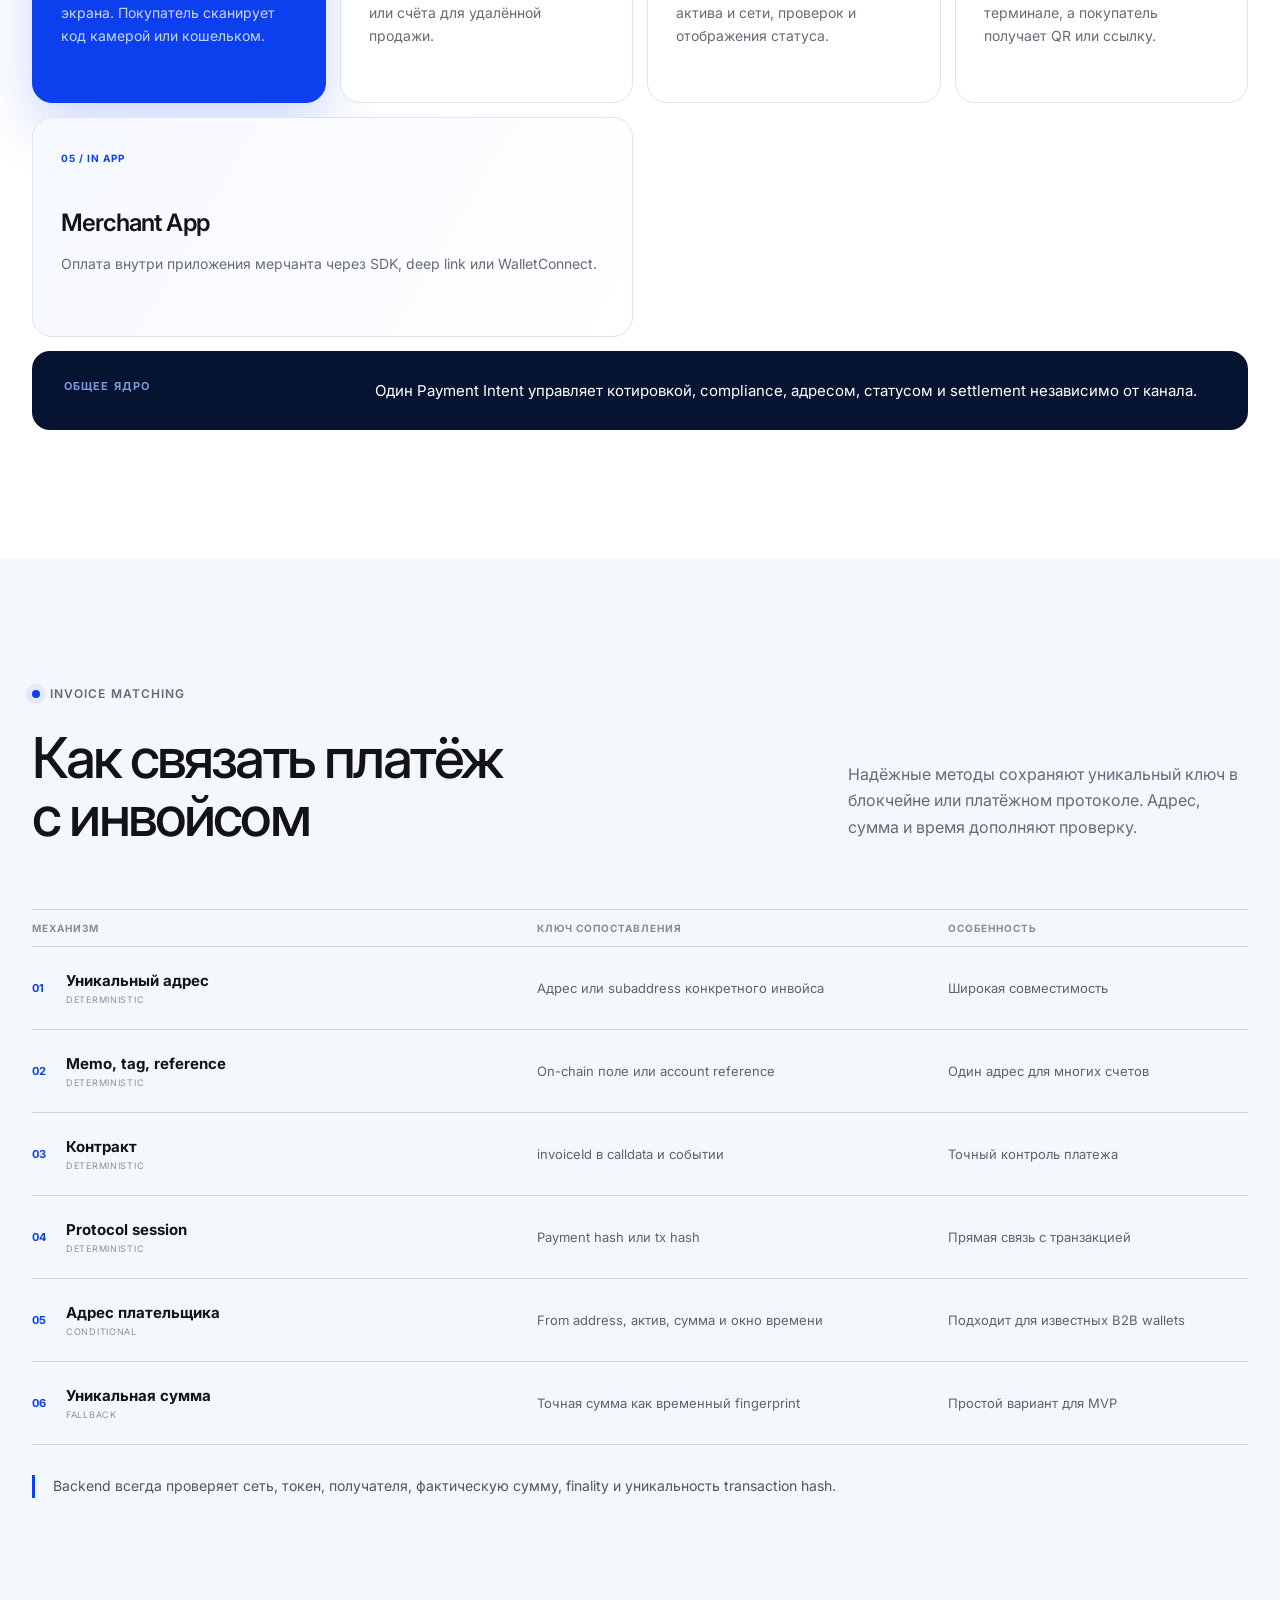
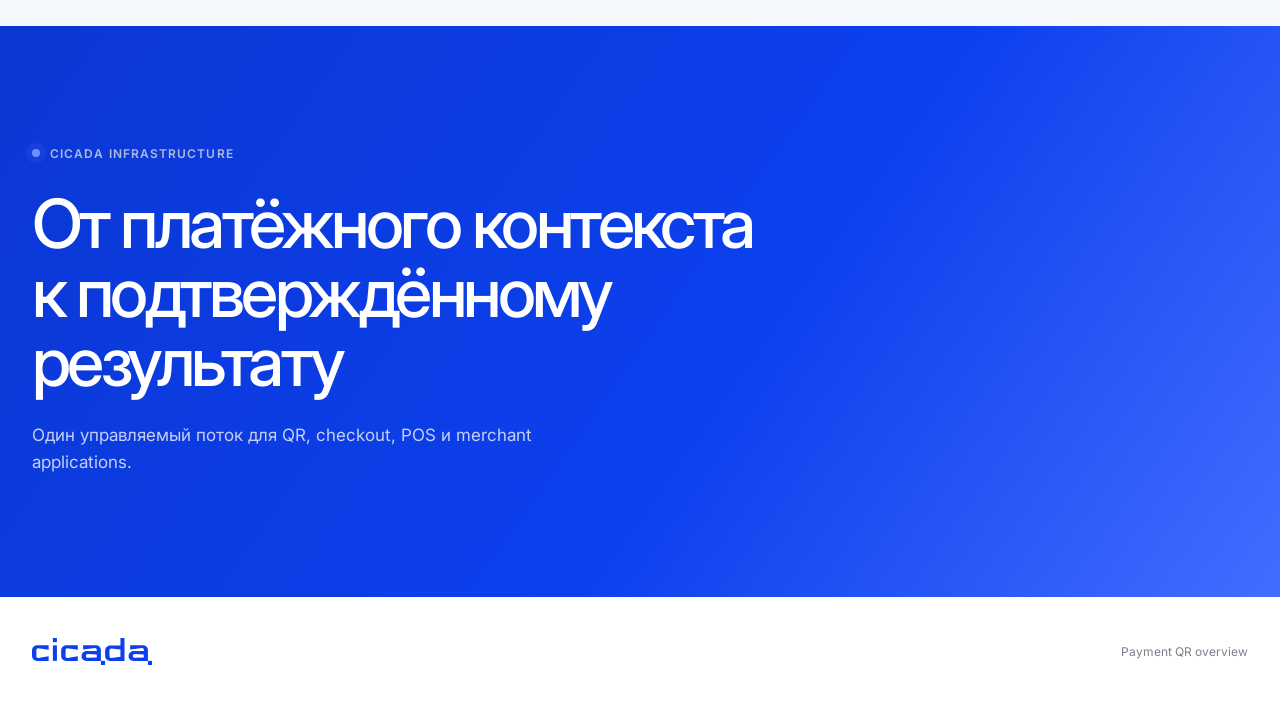
==== commit c6208613: "Rebuild global scheme page" ====
--- a/public/index.html
+++ b/public/index.html
@@ -7,7 +7,7 @@
     <meta name="theme-color" content="#ff5a00" />
     <title>Cicada Operations — Payment QR</title>
     <link rel="icon" href="./assets/favicon.svg?v=20260910-3" type="image/svg+xml" sizes="any" />
-    <link rel="stylesheet" href="./styles.css?v=20260911-32" />
+    <link rel="stylesheet" href="./styles.css?v=20260911-35" />
   </head>
   <body>
     <header class="site-header">
@@ -15,7 +15,7 @@
         <img src="./assets/cicada-wordmark-blue.svg?v=20260910-2" alt="Cicada" /><span>Operations</span>
       </a>
       <nav class="site-nav" aria-label="Главная навигация">
-        <a class="nav-link" href="./scheme.html">Scheme</a>
+        <a class="nav-link" href="./scheme.html">Global Scheme</a>
         <a class="nav-link" href="./projects.html">Project Description</a>
         <a class="nav-link" href="./roadmap/">Roadmap</a>
         <a class="nav-link" href="./competitors/">Competitors</a>
--- a/public/styles.css
+++ b/public/styles.css
@@ -858,6 +858,7 @@
 .product-detail-soft { background: #f6f8fc; }
 .product-detail-core { color: #fff; border-top: 0; background: linear-gradient(135deg, #0b1734, #10265c); }
 .product-detail-head { display: grid; grid-template-columns: 72px .72fr 1.28fr; gap: 32px; align-items: start; margin-bottom: 44px; }
+.product-detail-head-wide { grid-template-columns: 72px .88fr 1.12fr; }
 .product-detail-head > span { display: grid; width: 58px; height: 58px; place-items: center; border: 1px solid #bfcae8; border-radius: 50%; color: var(--blue); font-size: 19px; font-weight: 750; }
 .product-detail-head h2 { margin: 0; font-size: clamp(34px, 3.6vw, 50px); font-weight: 500; line-height: 1.05; letter-spacing: -.05em; }
 .product-detail-head > p { margin: 32px 0 0; color: #626c7b; font-size: 16px; line-height: 1.7; }
@@ -916,9 +917,21 @@
 .product-comparison p { color: #505b6a; }
 
 .shared-platform { padding-block: 106px; color: #fff; background: radial-gradient(circle at 15% 110%, rgb(57 99 255 / 35%), transparent 28%), var(--navy); }
-.shared-platform-grid { display: grid; grid-template-columns: repeat(4, 1fr); margin: 0; padding: 0; border-top: 1px solid rgb(255 255 255 / 16%); border-left: 1px solid rgb(255 255 255 / 16%); list-style: none; }
-.shared-platform-grid li { position: relative; min-height: 76px; padding: 28px 20px 18px 38px; border-right: 1px solid rgb(255 255 255 / 16%); border-bottom: 1px solid rgb(255 255 255 / 16%); color: #d8dfec; font-size: 13px; }
-.shared-platform-grid li::before { position: absolute; top: 33px; left: 20px; width: 6px; height: 6px; border-radius: 50%; background: #7292ff; content: ""; }
+.shared-platform-grid { display: grid; grid-template-columns: repeat(4, 1fr); gap: 12px; margin: 0; padding: 0; list-style: none; perspective: 1200px; }
+.shared-platform-grid li { min-width: 0; }
+.shared-platform-card { width: 100%; min-height: 154px; padding: 0; border: 0; border-radius: 16px; color: inherit; background: transparent; font: inherit; text-align: left; cursor: pointer; perspective: 900px; }
+.shared-platform-card-inner { position: relative; display: grid; width: 100%; min-height: 154px; transform-style: preserve-3d; transition: transform .46s cubic-bezier(.2, .75, .25, 1); }
+.shared-platform-card-front, .shared-platform-card-back { grid-area: 1 / 1; display: flex; min-height: 154px; flex-direction: column; justify-content: space-between; padding: 22px; border: 1px solid rgb(255 255 255 / 18%); border-radius: 16px; backface-visibility: hidden; }
+.shared-platform-card-front { background: rgb(255 255 255 / 5%); }
+.shared-platform-card-back { border-color: rgb(111 145 255 / 48%); background: #15306e; transform: rotateY(180deg); }
+.shared-platform-card b { color: #f4f7ff; font-size: 16px; font-weight: 650; line-height: 1.3; }
+.shared-platform-card small { color: #8799c0; font-size: 13px; line-height: 1.4; }
+.shared-platform-card-back > span { color: #d8e0f1; font-size: 14px; line-height: 1.5; }
+.shared-platform-card:focus-visible .shared-platform-card-inner, .shared-platform-card.is-flipped .shared-platform-card-inner { transform: rotateY(180deg); }
+.shared-platform-card:focus-visible { outline: 3px solid #7695ff; outline-offset: 4px; }
+@media (hover: hover) {
+  .shared-platform-card:hover .shared-platform-card-inner { transform: rotateY(180deg); }
+}
 
 .description-roadmap { display: grid; grid-template-columns: .9fr 1.1fr; gap: 80px; margin-block: 100px; padding: 42px 44px; border-radius: 22px; color: #fff; background: linear-gradient(115deg, #0c40ee, #315dec); box-shadow: 0 20px 48px rgb(12 64 238 / 18%); }
 .description-roadmap .description-kicker { color: #c5d1ff; }
@@ -989,8 +1002,8 @@
   .product-comparison p:nth-child(2)::before { content: "Pay by Link"; }
   .product-comparison p:nth-child(3)::before { content: "E-commerce Gateway"; }
   .shared-platform-grid { grid-template-columns: repeat(2, 1fr); }
-  .shared-platform-grid li { min-height: 68px; padding: 24px 12px 14px 30px; font-size: 12px; }
-  .shared-platform-grid li::before { top: 29px; left: 15px; }
+  .shared-platform-card, .shared-platform-card-inner, .shared-platform-card-front, .shared-platform-card-back { min-height: 170px; }
+  .shared-platform-card-front, .shared-platform-card-back { padding: 19px; }
   .description-roadmap { margin-block: 74px; padding: 27px 21px; border-radius: 17px; }
   .description-roadmap h2 { font-size: 36px; }
   .description-related { padding-bottom: 76px; }
@@ -998,7 +1011,142 @@
   .description-related-grid a { min-height: 220px; }
 }
 
+@media (max-width: 520px) {
+  .shared-platform-grid { grid-template-columns: 1fr; }
+  .shared-platform-card, .shared-platform-card-inner, .shared-platform-card-front, .shared-platform-card-back { min-height: 138px; }
+}
+
 @media (prefers-reduced-motion: reduce) {
-  .product-nav-card, .product-disclosure summary i { transition: none; }
+  .product-nav-card, .product-disclosure summary i, .shared-platform-card-inner { transition: none; }
   .hash-target { animation: none; }
 }
+
+/* Global Scheme */
+.global-scheme-page { overflow: hidden; }
+.global-scheme-hero { display: grid; grid-template-columns: .82fr 1.18fr; gap: 88px; align-items: end; min-height: 470px; padding-block: 94px 86px; }
+.global-scheme-hero h1 { margin: 0; font-size: clamp(62px, 7vw, 96px); font-weight: 500; line-height: .95; letter-spacing: -.065em; }
+.global-scheme-hero > div:last-child { display: flex; max-width: 690px; flex-direction: column; align-items: flex-start; gap: 26px; }
+.global-scheme-hero p { margin: 0; color: #4f5969; font-size: 18px; line-height: 1.68; }
+.global-scheme-hero a { display: inline-flex; align-items: center; gap: 28px; padding: 13px 15px 13px 20px; border-radius: 999px; color: #fff; background: var(--blue); font-size: 14px; font-weight: 700; box-shadow: 0 16px 34px rgb(12 64 238 / 20%); }
+.global-scheme-hero a b { display: grid; width: 30px; height: 30px; place-items: center; border-radius: 50%; color: var(--blue); background: #fff; font-size: 17px; }
+
+.global-map { scroll-margin-top: 78px; padding-block: 104px; color: #fff; background: radial-gradient(circle at 80% 3%, rgb(45 89 255 / 30%), transparent 29%), radial-gradient(circle at 8% 78%, rgb(23 71 210 / 22%), transparent 25%), var(--navy); }
+.global-map-heading { display: grid; grid-template-columns: 1.05fr .95fr; gap: 70px; align-items: end; }
+.global-map-heading .description-kicker { color: #8ba6ff; }
+.global-map-heading h2 { margin: 0; font-size: clamp(46px, 5vw, 68px); font-weight: 500; line-height: 1.02; letter-spacing: -.052em; }
+.global-map-legend { display: flex; flex-wrap: wrap; gap: 9px; justify-content: flex-end; padding-bottom: 6px; }
+.global-map-legend span { position: relative; padding: 9px 12px 9px 28px; border: 1px solid rgb(255 255 255 / 18%); border-radius: 999px; color: #c8d1e3; font-size: 12px; }
+.global-map-legend span::before { position: absolute; top: 50%; left: 12px; width: 7px; height: 7px; border-radius: 50%; background: #6e90ff; content: ""; transform: translateY(-50%); }
+.global-map-legend .legend-external::before { background: #9aa6bd; }
+.global-map-legend .legend-decision { border-color: rgb(255 129 54 / 42%); color: #ffd3b9; }
+.global-map-legend .legend-decision::before { background: #ff6811; }
+.global-map-frame { margin-top: 52px; padding: 26px; border: 1px solid rgb(255 255 255 / 13%); border-radius: 28px; background: rgb(4 14 38 / 46%); box-shadow: 0 32px 80px rgb(0 0 0 / 20%); }
+.global-map-layer { padding: 24px; border: 1px solid rgb(255 255 255 / 13%); border-radius: 20px; background: rgb(255 255 255 / 3.5%); }
+.global-layer-label { display: flex; align-items: center; gap: 13px; margin-bottom: 19px; }
+.global-layer-label span { display: grid; width: 34px; height: 34px; place-items: center; border: 1px solid #526da9; border-radius: 50%; color: #96adf5; font-size: 11px; font-weight: 750; }
+.global-layer-label h3 { margin: 0; color: #dbe3f3; font-size: 15px; font-weight: 650; letter-spacing: .01em; }
+.global-actors-grid { display: grid; grid-template-columns: repeat(4, 1fr); gap: 10px; }
+.global-actors-grid article, .global-external-grid article { min-height: 88px; padding: 18px; border-radius: 13px; background: rgb(255 255 255 / 5%); }
+.global-actors-grid strong, .global-external-grid strong { display: block; color: #f4f7ff; font-size: 15px; line-height: 1.35; }
+.global-actors-grid p, .global-external-grid p { margin: 7px 0 0; color: #909db6; font-size: 13px; line-height: 1.45; }
+.global-flow-connector { position: relative; display: grid; min-height: 72px; place-items: center; color: #8291ae; text-align: center; }
+.global-flow-connector::before { position: absolute; top: 0; bottom: 0; left: 50%; width: 1px; background: #405a99; content: ""; }
+.global-flow-connector span { position: relative; z-index: 1; padding: 6px 12px; border-radius: 999px; background: #081633; font-size: 11px; font-weight: 700; letter-spacing: .06em; text-transform: uppercase; }
+.global-flow-connector i { position: absolute; z-index: 1; bottom: 0; display: grid; width: 25px; height: 25px; place-items: center; border: 1px solid #4e68a5; border-radius: 50%; color: #91a9ee; background: #0a1938; font-size: 13px; font-style: normal; }
+.global-flow-connector-core::before { background: #3461dd; }
+.global-products-grid { display: grid; grid-template-columns: repeat(3, 1fr); gap: 11px; }
+.global-products-grid > *, .global-core-control > *, .global-core-services > *, .global-external-grid > * { min-width: 0; }
+.global-product-card { min-height: 225px; padding: 23px; border: 1px solid rgb(113 145 255 / 34%); border-radius: 16px; background: linear-gradient(145deg, rgb(34 71 164 / 28%), rgb(255 255 255 / 3%)); }
+.global-product-card > span, .global-product-card > div > span { color: #8eabff; font-size: 11px; font-weight: 750; letter-spacing: .08em; }
+.global-product-card > div { display: flex; align-items: center; justify-content: space-between; gap: 12px; }
+.global-product-card small { padding: 5px 8px; border: 1px solid rgb(255 112 31 / 46%); border-radius: 999px; color: #ffbf98; font-size: 9px; font-weight: 750; letter-spacing: .07em; text-transform: uppercase; }
+.global-product-card h3 { margin: 42px 0 11px; font-size: 24px; letter-spacing: -.035em; }
+.global-product-card h3, .global-core-services strong, .global-external-grid strong { overflow-wrap: anywhere; }
+.global-product-card p { min-height: 48px; margin: 0; color: #aab6cc; font-size: 14px; line-height: 1.55; }
+.global-product-card ul { display: flex; flex-wrap: wrap; gap: 6px; margin: 19px 0 0; padding: 0; list-style: none; }
+.global-product-card li { padding: 6px 9px; border: 1px solid rgb(255 255 255 / 14%); border-radius: 999px; color: #d9e1f0; font-size: 11px; }
+.global-product-hypothesis { border-color: rgb(255 106 26 / 46%); }
+
+.global-core { padding: 28px; border: 1px solid #4776ff; border-radius: 21px; background: linear-gradient(135deg, rgb(18 65 205 / 55%), rgb(16 41 101 / 72%)); box-shadow: 0 20px 50px rgb(0 28 112 / 27%); }
+.global-core-heading { display: grid; grid-template-columns: 1fr 1fr; gap: 40px; align-items: end; margin-bottom: 23px; }
+.global-core-heading span { color: #a7baff; font-size: 11px; font-weight: 750; letter-spacing: .08em; }
+.global-core-heading h3 { margin: 9px 0 0; font-size: 34px; letter-spacing: -.04em; }
+.global-core-heading p { margin: 0; color: #c0cae0; font-size: 14px; line-height: 1.55; }
+.global-core-control, .global-core-services { display: grid; grid-template-columns: repeat(3, 1fr); gap: 9px; }
+.global-core-control { margin-bottom: 9px; }
+.global-core-control article, .global-core-services article { min-height: 82px; padding: 17px; border: 1px solid rgb(255 255 255 / 16%); border-radius: 12px; background: rgb(255 255 255 / 6%); }
+.global-core-control strong, .global-core-services strong { display: block; color: #f5f7ff; font-size: 14px; line-height: 1.35; }
+.global-core-control span, .global-core-services span { display: block; margin-top: 7px; color: #9eacc7; font-size: 12px; line-height: 1.4; }
+.global-core-operations { display: grid; grid-template-columns: repeat(5, 1fr); gap: 8px; margin-top: 9px; }
+.global-core-operations span { padding: 11px 9px; border: 1px solid rgb(255 255 255 / 13%); border-radius: 10px; color: #c7d2e8; text-align: center; font-size: 12px; }
+.global-external-layer { border-style: dashed; background: rgb(255 255 255 / 2%); }
+.global-external-grid { display: grid; grid-template-columns: repeat(5, 1fr); gap: 9px; }
+.global-external-grid article { border: 1px solid rgb(255 255 255 / 10%); }
+
+.payment-lifecycle { padding-block: 112px; }
+#lifecycle-title, #connections-title { scroll-margin-top: 104px; }
+.payment-lifecycle-grid { display: grid; grid-template-columns: repeat(4, 1fr); margin: 0; padding: 0; border-top: 1px solid var(--line); border-left: 1px solid var(--line); list-style: none; }
+.payment-lifecycle-grid li { min-height: 190px; padding: 23px; border-right: 1px solid var(--line); border-bottom: 1px solid var(--line); }
+.payment-lifecycle-grid span { color: var(--blue); font-size: 18px; font-weight: 750; }
+.payment-lifecycle-grid strong { display: block; margin-top: 41px; font-size: 19px; }
+.payment-lifecycle-grid p { margin: 10px 0 0; color: #626c7b; font-size: 14px; line-height: 1.55; }
+
+.product-connections { padding-block: 108px; background: #f4f7fc; }
+.product-connections-grid { display: grid; grid-template-columns: repeat(3, 1fr); gap: 14px; }
+.product-connections-grid > article { display: flex; min-height: 395px; flex-direction: column; padding: 29px; border: 1px solid #d9e0ec; border-radius: 20px; background: #fff; }
+.product-connections-grid > article > span, .connection-card-top > span { color: var(--blue); font-size: 20px; font-weight: 750; }
+.connection-card-top { display: flex; align-items: center; justify-content: space-between; gap: 15px; }
+.connection-card-top small { padding: 6px 8px; border: 1px solid #ffd0b6; border-radius: 999px; color: #d65008; font-size: 9px; font-weight: 750; letter-spacing: .06em; }
+.product-connections-grid h3 { margin: 52px 0 14px; font-size: 25px; letter-spacing: -.035em; }
+.product-connections-grid article > p { margin: 0; color: #606a79; font-size: 15px; line-height: 1.6; }
+.product-connections-grid dl { margin: auto 0 0; }
+.product-connections-grid dl > div { display: grid; grid-template-columns: 1fr 1.15fr; gap: 16px; padding: 12px 0; border-top: 1px solid var(--line); }
+.product-connections-grid dt { color: #8a93a1; font-size: 12px; }
+.product-connections-grid dd { margin: 0; color: #303949; font-size: 13px; font-weight: 650; }
+.global-scheme-boundary { display: grid; grid-template-columns: .8fr 1.35fr auto; gap: 42px; align-items: center; margin-top: 16px; padding: 28px 30px; border: 1px solid #ffc49f; border-left: 5px solid #ff5a00; border-radius: 16px; background: #fff8f2; }
+.global-scheme-boundary span { color: #d75008; font-size: 10px; font-weight: 750; letter-spacing: .08em; }
+.global-scheme-boundary h3 { margin: 8px 0 0; font-size: 21px; }
+.global-scheme-boundary p { margin: 0; color: #675d59; font-size: 14px; line-height: 1.6; }
+.global-scheme-boundary a { display: inline-flex; align-items: center; gap: 24px; padding: 12px 14px 12px 17px; border-radius: 999px; color: #fff; background: #ff5a00; white-space: nowrap; font-size: 13px; font-weight: 750; }
+
+@media (max-width: 1100px) {
+  .global-scheme-hero, .global-map-heading { grid-template-columns: 1fr; gap: 32px; }
+  .global-scheme-hero { min-height: auto; padding-block: 72px; }
+  .global-map-legend { justify-content: flex-start; }
+  .global-actors-grid { grid-template-columns: repeat(2, 1fr); }
+  .global-external-grid { grid-template-columns: repeat(3, 1fr); }
+  .global-core-operations { grid-template-columns: repeat(3, 1fr); }
+  .payment-lifecycle-grid { grid-template-columns: repeat(2, 1fr); }
+  .global-scheme-boundary { grid-template-columns: 1fr 1.3fr; }
+  .global-scheme-boundary a { grid-column: 1 / -1; justify-self: start; }
+}
+
+@media (max-width: 767px) {
+  .global-scheme-hero { padding-block: 54px 64px; }
+  .global-scheme-hero h1 { font-size: 52px; }
+  .global-scheme-hero p { font-size: 16px; }
+  .global-map { padding-block: 72px; }
+  .global-map-heading h2 { font-size: 39px; }
+  .global-map-legend { gap: 6px; }
+  .global-map-legend span { padding-block: 8px; font-size: 10px; }
+  .global-map-frame { width: calc(100% + 8px); margin-inline: -4px; padding: 13px; border-radius: 20px; }
+  .global-map-layer, .global-core { padding: 18px; border-radius: 16px; }
+  .global-actors-grid, .global-products-grid, .global-core-heading, .global-core-control, .global-core-services, .global-external-grid { grid-template-columns: 1fr; }
+  .global-product-card { min-height: auto; }
+  .global-product-card h3 { margin-top: 34px; }
+  .global-product-card p { min-height: auto; }
+  .global-core-heading { gap: 14px; }
+  .global-core-operations { grid-template-columns: repeat(2, 1fr); }
+  .global-flow-connector span { font-size: 9px; }
+  .payment-lifecycle { padding-block: 78px; }
+  .payment-lifecycle-grid, .product-connections-grid { grid-template-columns: 1fr; }
+  .payment-lifecycle-grid li { min-height: 165px; }
+  .product-connections { padding-block: 78px; }
+  .product-connections-grid > article { min-height: 340px; padding: 24px; }
+  .global-scheme-boundary { grid-template-columns: 1fr; gap: 18px; padding: 24px 21px; }
+  .global-scheme-boundary a { grid-column: auto; }
+}
+
+@media (prefers-reduced-motion: reduce) {
+  .global-scheme-hero a { scroll-behavior: auto; }
+}
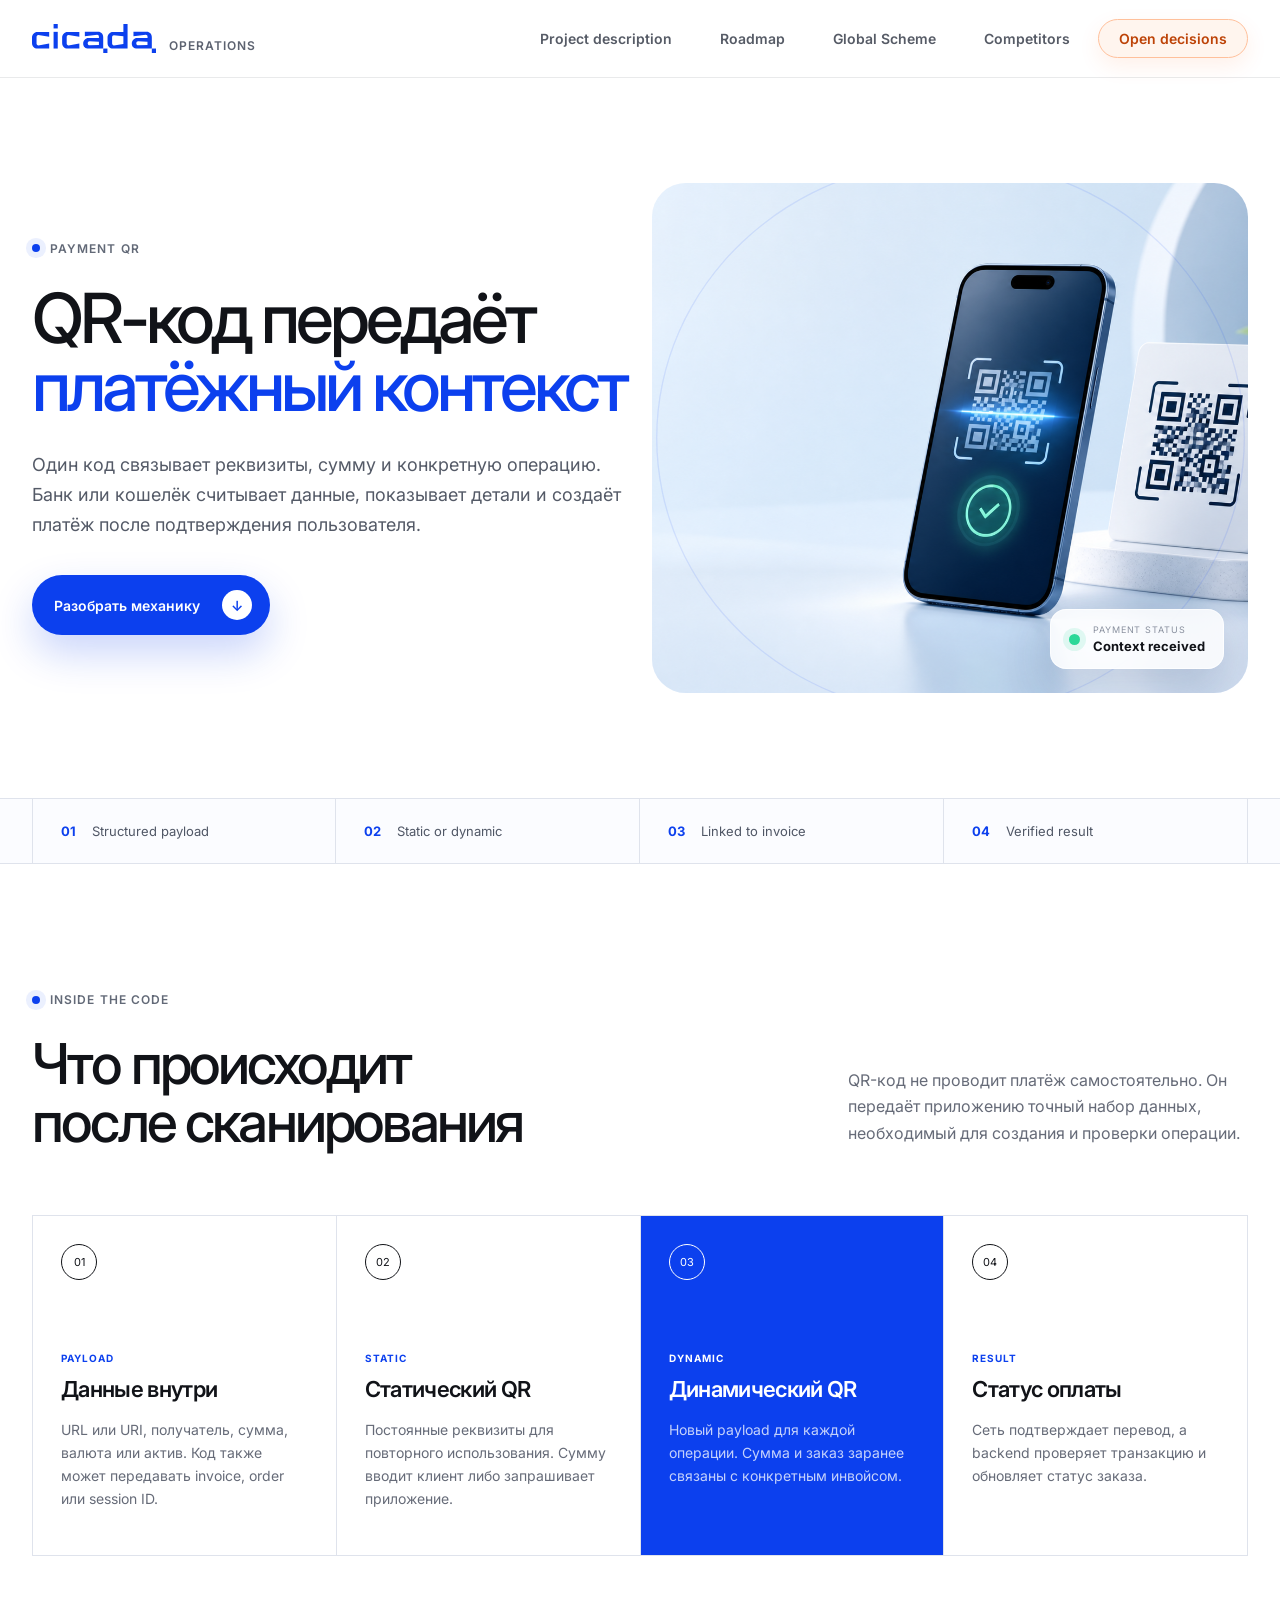
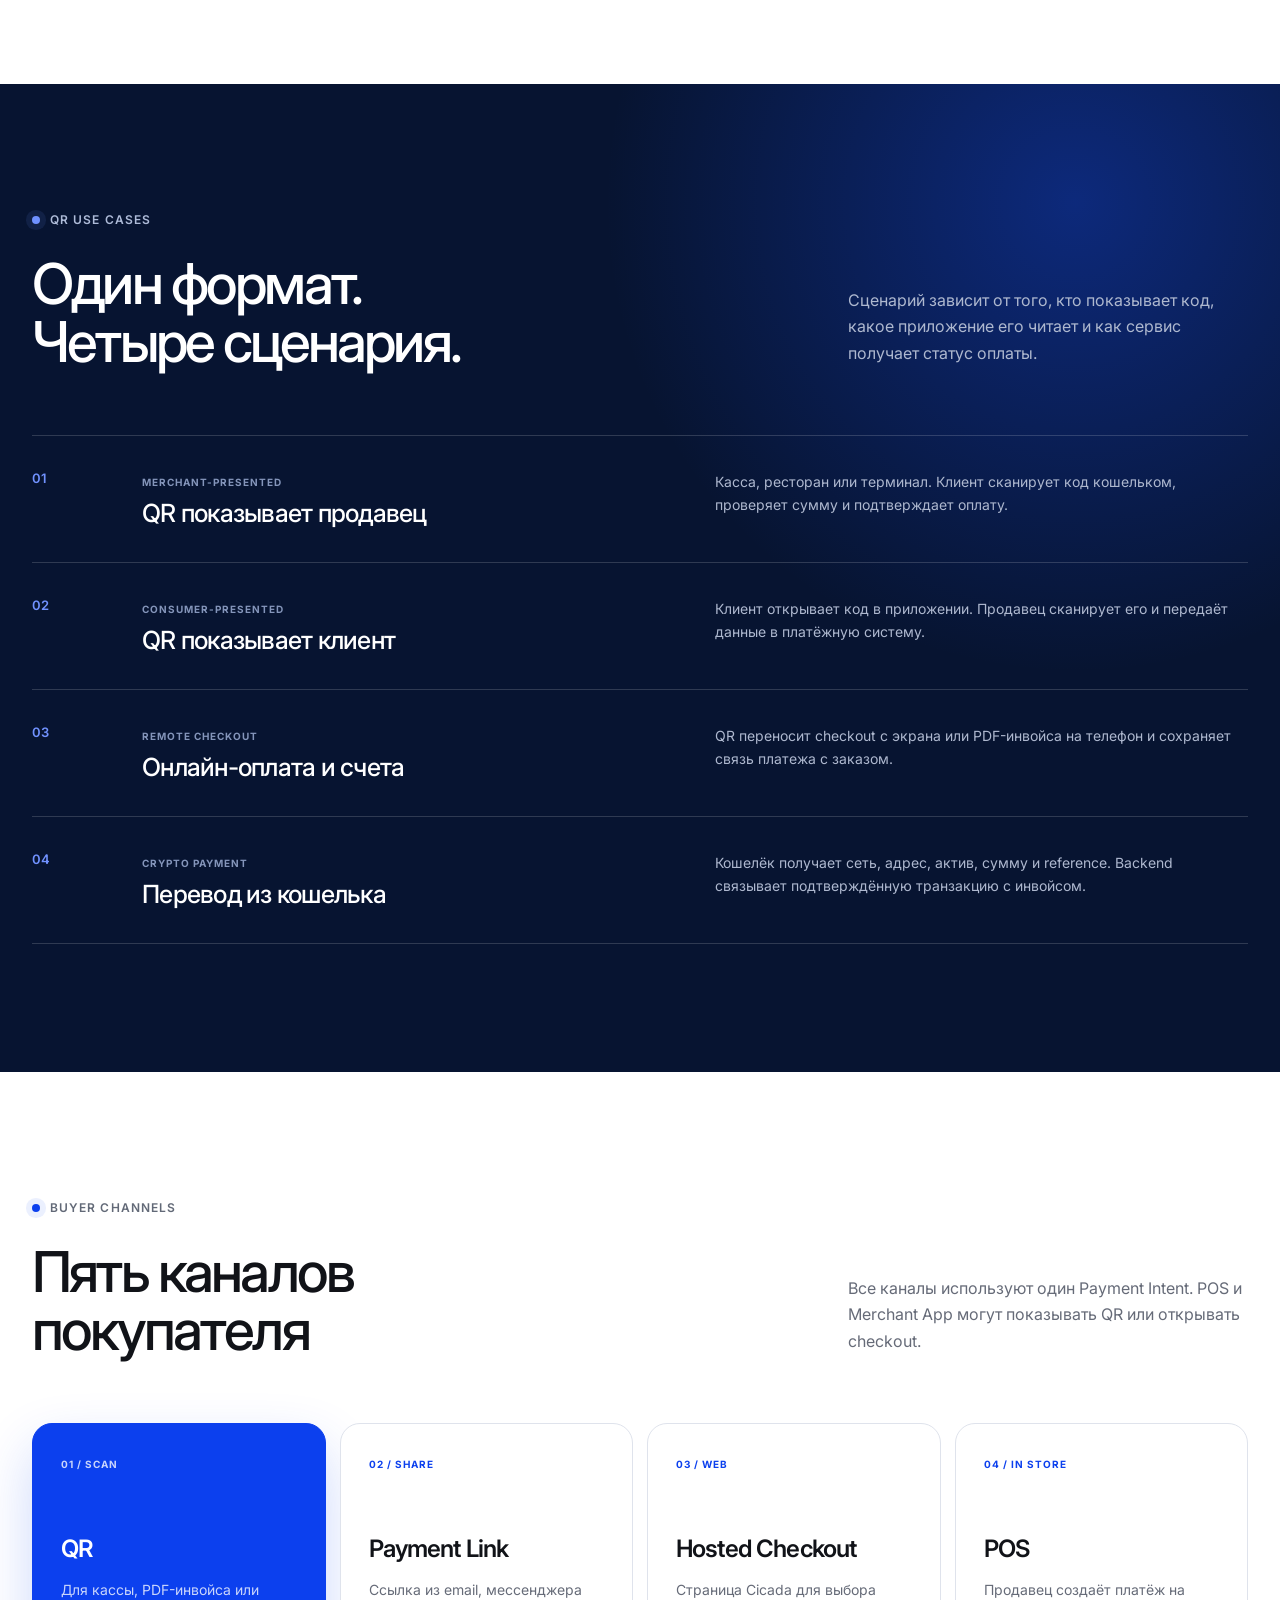
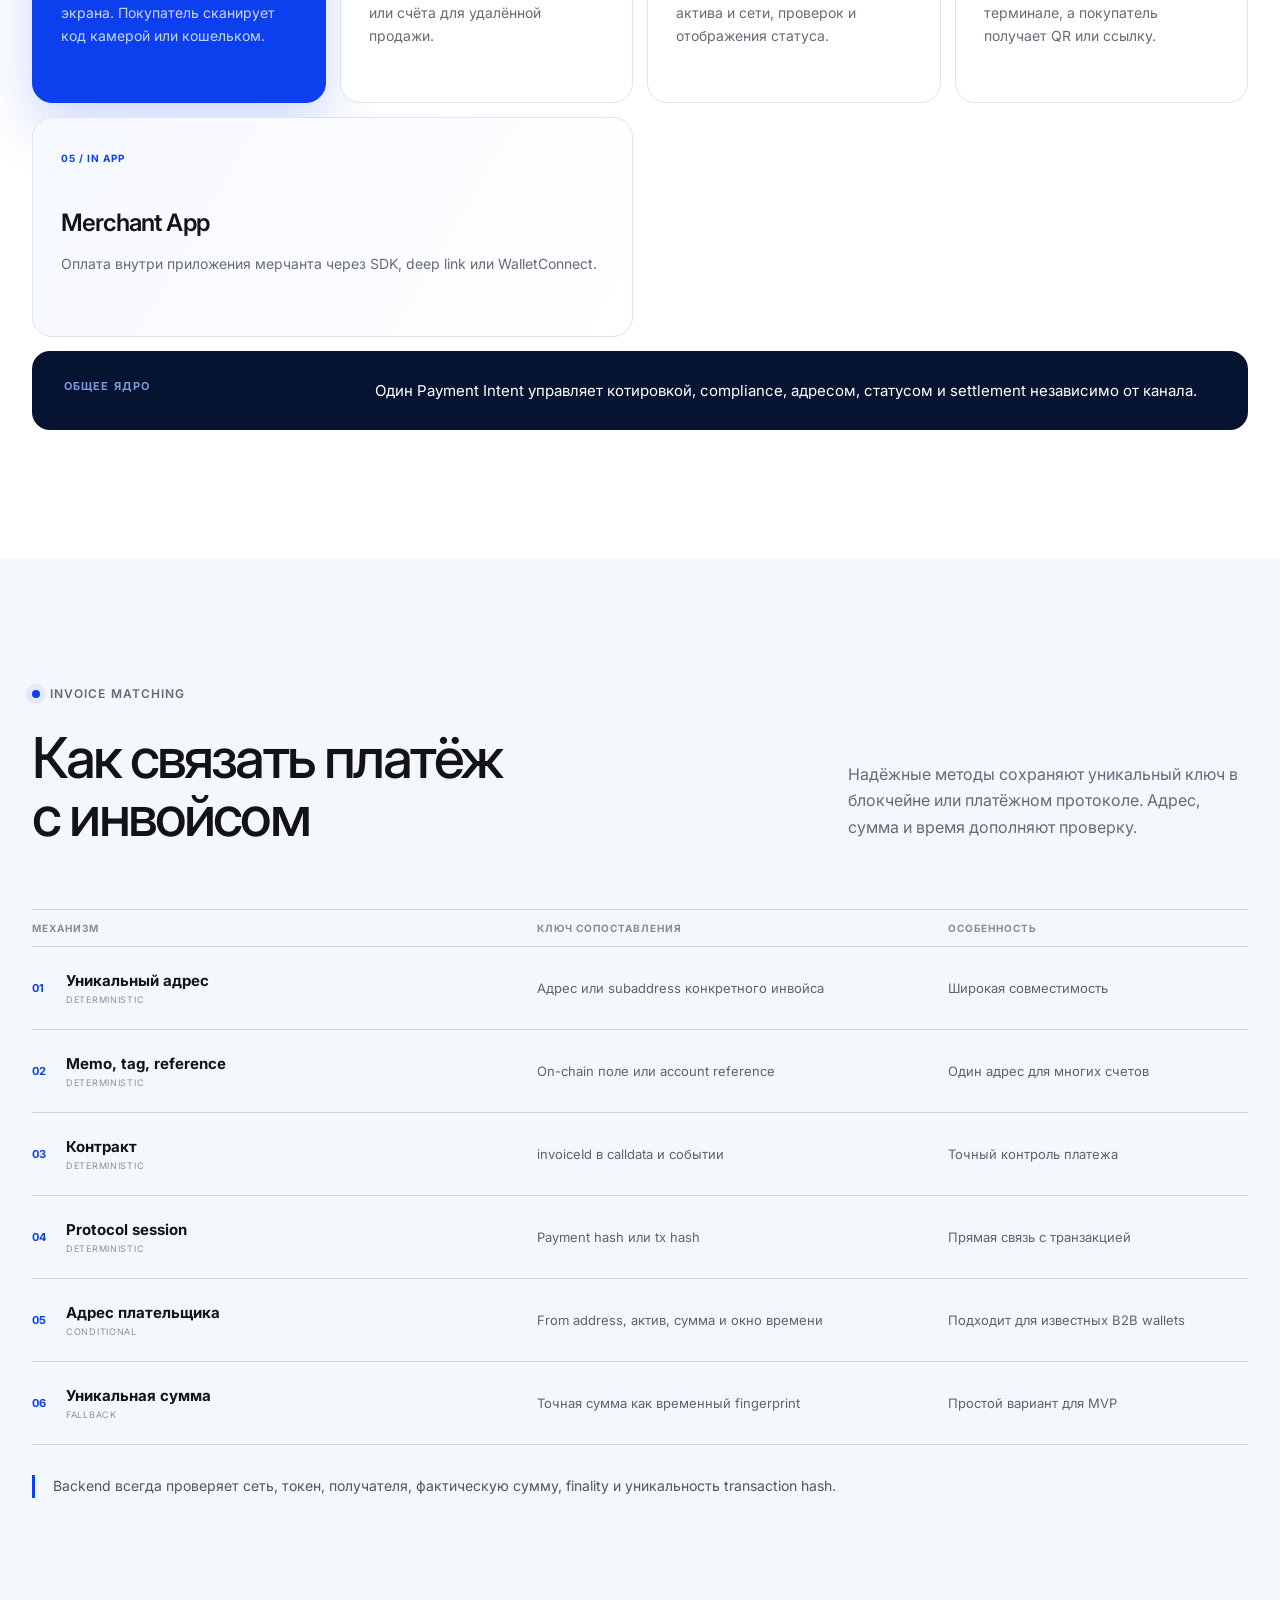
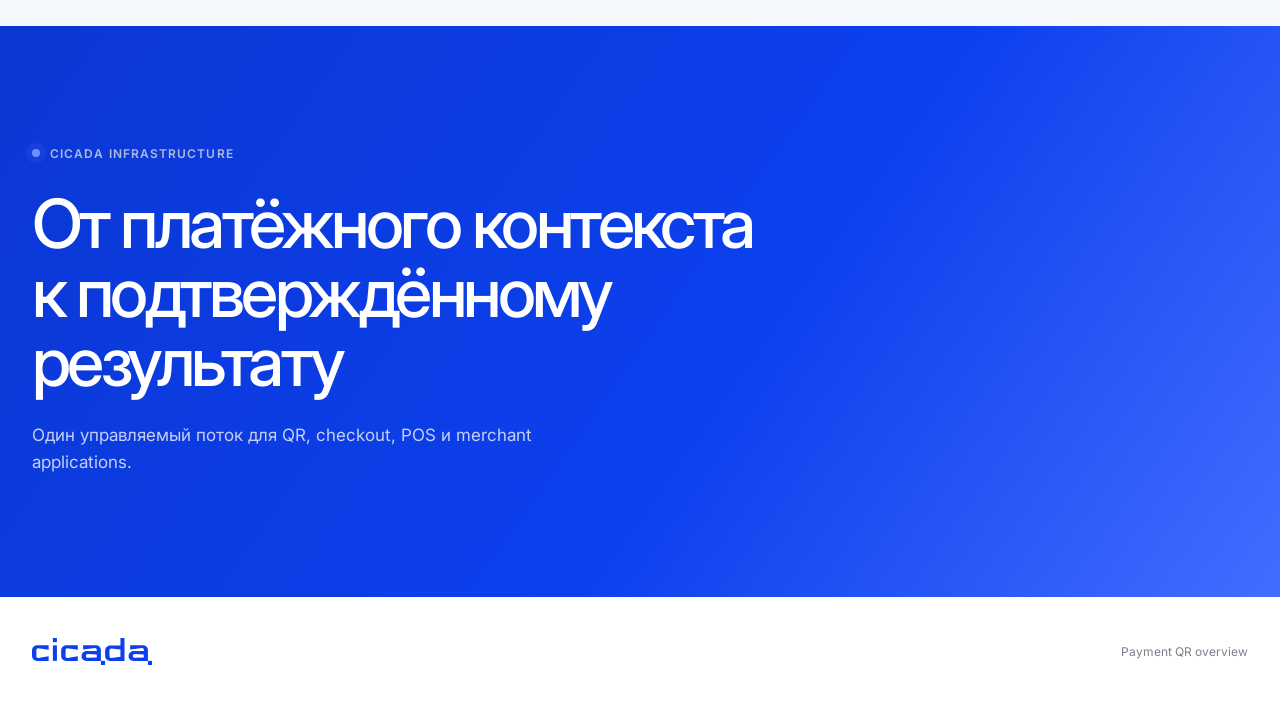
==== commit e4f6acbe: "Reorder and highlight site navigation" ====
--- a/public/index.html
+++ b/public/index.html
@@ -7,7 +7,7 @@
     <meta name="theme-color" content="#ff5a00" />
     <title>Cicada Operations — Payment QR</title>
     <link rel="icon" href="./assets/favicon.svg?v=20260910-3" type="image/svg+xml" sizes="any" />
-    <link rel="stylesheet" href="./styles.css?v=20260911-35" />
+    <link rel="stylesheet" href="./styles.css?v=20260911-40" />
   </head>
   <body>
     <header class="site-header">
@@ -15,11 +15,11 @@
         <img src="./assets/cicada-wordmark-blue.svg?v=20260910-2" alt="Cicada" /><span>Operations</span>
       </a>
       <nav class="site-nav" aria-label="Главная навигация">
+        <a class="nav-link" href="./projects.html">Project description</a>
+        <a class="nav-link" href="./roadmap/">Roadmap</a>
         <a class="nav-link" href="./scheme.html">Global Scheme</a>
-        <a class="nav-link" href="./projects.html">Project Description</a>
-        <a class="nav-link" href="./roadmap/">Roadmap</a>
         <a class="nav-link" href="./competitors/">Competitors</a>
-        <a class="nav-link" href="./open-decisions/">Open decisions</a>
+        <a class="nav-link nav-link-open-decisions" href="./open-decisions/">Open decisions</a>
       </nav>
     </header>
 
--- a/public/styles.css
+++ b/public/styles.css
@@ -34,6 +34,9 @@
 .nav-link { padding: 12px 20px; border-radius: 999px; color: #565b66; font-size: 14px; font-weight: 600; transition: .2s ease; }
 .nav-link:hover { color: var(--blue); background: var(--soft); }
 .nav-link.active { color: #fff; background: var(--blue); box-shadow: 0 12px 30px rgb(12 64 238 / 22%); }
+.nav-link-open-decisions { padding-block: 10px; border: 1px solid #ffc09b; color: #bd4307; background: #fff5ee; box-shadow: 0 8px 22px rgb(255 90 0 / 9%); }
+.nav-link-open-decisions:hover { color: #a53700; border-color: #ff8b4a; background: #ffe9db; }
+.nav-link-open-decisions.active { color: #8f2f00; border-color: #ff7a30; background: #ffdfca; box-shadow: 0 12px 30px rgb(255 90 0 / 16%); }
 
 .hero { display: grid; grid-template-columns: 1.02fr .98fr; align-items: center; min-height: 720px; padding-block: 86px; }
 .eyebrow { display: flex; align-items: center; gap: 10px; margin: 0 0 28px; color: #626977; font-size: 12px; font-weight: 600; letter-spacing: .09em; text-transform: uppercase; }
@@ -810,10 +813,6 @@
 .description-hero-copy { display: grid; gap: 18px; padding-bottom: 4px; }
 .description-hero-copy > p { max-width: 720px; margin: 0; color: #606978; font-size: 16px; line-height: 1.7; }
 .description-hero-copy > p:first-child { color: #303846; font-size: 18px; }
-.description-hero-actions { display: flex; align-items: center; gap: 14px; margin-top: 8px; }
-.description-hero-actions > span { padding: 9px 13px; border: 1px solid #c9d5f5; border-radius: 999px; color: var(--blue); background: #f6f8ff; font-size: 10px; font-weight: 750; letter-spacing: .065em; }
-.description-hero-actions a { display: inline-flex; align-items: center; gap: 20px; padding: 11px 16px 11px 18px; border-radius: 999px; color: #fff; background: var(--blue); font-size: 13px; font-weight: 700; }
-.description-hero-actions a b { font-size: 17px; }
 
 .description-heading { display: grid; grid-template-columns: 1.05fr .95fr; gap: 72px; align-items: end; margin-bottom: 42px; }
 .description-heading h2 { max-width: 690px; margin: 0; font-size: clamp(38px, 4vw, 56px); font-weight: 500; line-height: 1.04; letter-spacing: -.05em; }
@@ -968,7 +967,6 @@
   .description-hero { padding-block: 44px 64px; }
   .description-hero h1 { font-size: 43px; }
   .description-hero-copy > p:first-child { font-size: 16px; }
-  .description-hero-actions { align-items: flex-start; flex-direction: column; }
   .description-heading { margin-bottom: 32px; }
   .description-heading h2 { font-size: 36px; }
   .description-heading > p { font-size: 15px; }
@@ -1023,18 +1021,18 @@
 
 /* Global Scheme */
 .global-scheme-page { overflow: hidden; }
-.global-scheme-hero { display: grid; grid-template-columns: .82fr 1.18fr; gap: 88px; align-items: end; min-height: 470px; padding-block: 94px 86px; }
-.global-scheme-hero h1 { margin: 0; font-size: clamp(62px, 7vw, 96px); font-weight: 500; line-height: .95; letter-spacing: -.065em; }
+.global-scheme-hero { display: grid; grid-template-columns: .92fr 1.08fr; gap: 84px; align-items: center; padding-block: 58px 72px; }
+.global-scheme-hero h1 { margin: 0; font-size: clamp(52px, 5.2vw, 74px); font-weight: 500; line-height: .98; letter-spacing: -.055em; }
 .global-scheme-hero > div:last-child { display: flex; max-width: 690px; flex-direction: column; align-items: flex-start; gap: 26px; }
 .global-scheme-hero p { margin: 0; color: #4f5969; font-size: 18px; line-height: 1.68; }
 .global-scheme-hero a { display: inline-flex; align-items: center; gap: 28px; padding: 13px 15px 13px 20px; border-radius: 999px; color: #fff; background: var(--blue); font-size: 14px; font-weight: 700; box-shadow: 0 16px 34px rgb(12 64 238 / 20%); }
 .global-scheme-hero a b { display: grid; width: 30px; height: 30px; place-items: center; border-radius: 50%; color: var(--blue); background: #fff; font-size: 17px; }
 
 .global-map { scroll-margin-top: 78px; padding-block: 104px; color: #fff; background: radial-gradient(circle at 80% 3%, rgb(45 89 255 / 30%), transparent 29%), radial-gradient(circle at 8% 78%, rgb(23 71 210 / 22%), transparent 25%), var(--navy); }
-.global-map-heading { display: grid; grid-template-columns: 1.05fr .95fr; gap: 70px; align-items: end; }
+.global-map-heading { display: block; }
 .global-map-heading .description-kicker { color: #8ba6ff; }
-.global-map-heading h2 { margin: 0; font-size: clamp(46px, 5vw, 68px); font-weight: 500; line-height: 1.02; letter-spacing: -.052em; }
-.global-map-legend { display: flex; flex-wrap: wrap; gap: 9px; justify-content: flex-end; padding-bottom: 6px; }
+.global-map-heading h2 { margin: 0; font-size: clamp(44px, 4.2vw, 60px); font-weight: 500; line-height: 1.02; letter-spacing: -.052em; white-space: nowrap; }
+.global-map-legend { display: flex; flex-wrap: wrap; gap: 9px; justify-content: flex-start; margin-top: 28px; }
 .global-map-legend span { position: relative; padding: 9px 12px 9px 28px; border: 1px solid rgb(255 255 255 / 18%); border-radius: 999px; color: #c8d1e3; font-size: 12px; }
 .global-map-legend span::before { position: absolute; top: 50%; left: 12px; width: 7px; height: 7px; border-radius: 50%; background: #6e90ff; content: ""; transform: translateY(-50%); }
 .global-map-legend .legend-external::before { background: #9aa6bd; }
@@ -1110,8 +1108,9 @@
 .global-scheme-boundary a { display: inline-flex; align-items: center; gap: 24px; padding: 12px 14px 12px 17px; border-radius: 999px; color: #fff; background: #ff5a00; white-space: nowrap; font-size: 13px; font-weight: 750; }
 
 @media (max-width: 1100px) {
-  .global-scheme-hero, .global-map-heading { grid-template-columns: 1fr; gap: 32px; }
-  .global-scheme-hero { min-height: auto; padding-block: 72px; }
+  .global-scheme-hero { grid-template-columns: 1fr; gap: 32px; }
+  .global-scheme-hero { padding-block: 52px 64px; }
+  .global-map-heading h2 { white-space: normal; }
   .global-map-legend { justify-content: flex-start; }
   .global-actors-grid { grid-template-columns: repeat(2, 1fr); }
   .global-external-grid { grid-template-columns: repeat(3, 1fr); }
@@ -1122,7 +1121,7 @@
 }
 
 @media (max-width: 767px) {
-  .global-scheme-hero { padding-block: 54px 64px; }
+  .global-scheme-hero { padding-block: 42px 54px; }
   .global-scheme-hero h1 { font-size: 52px; }
   .global-scheme-hero p { font-size: 16px; }
   .global-map { padding-block: 72px; }
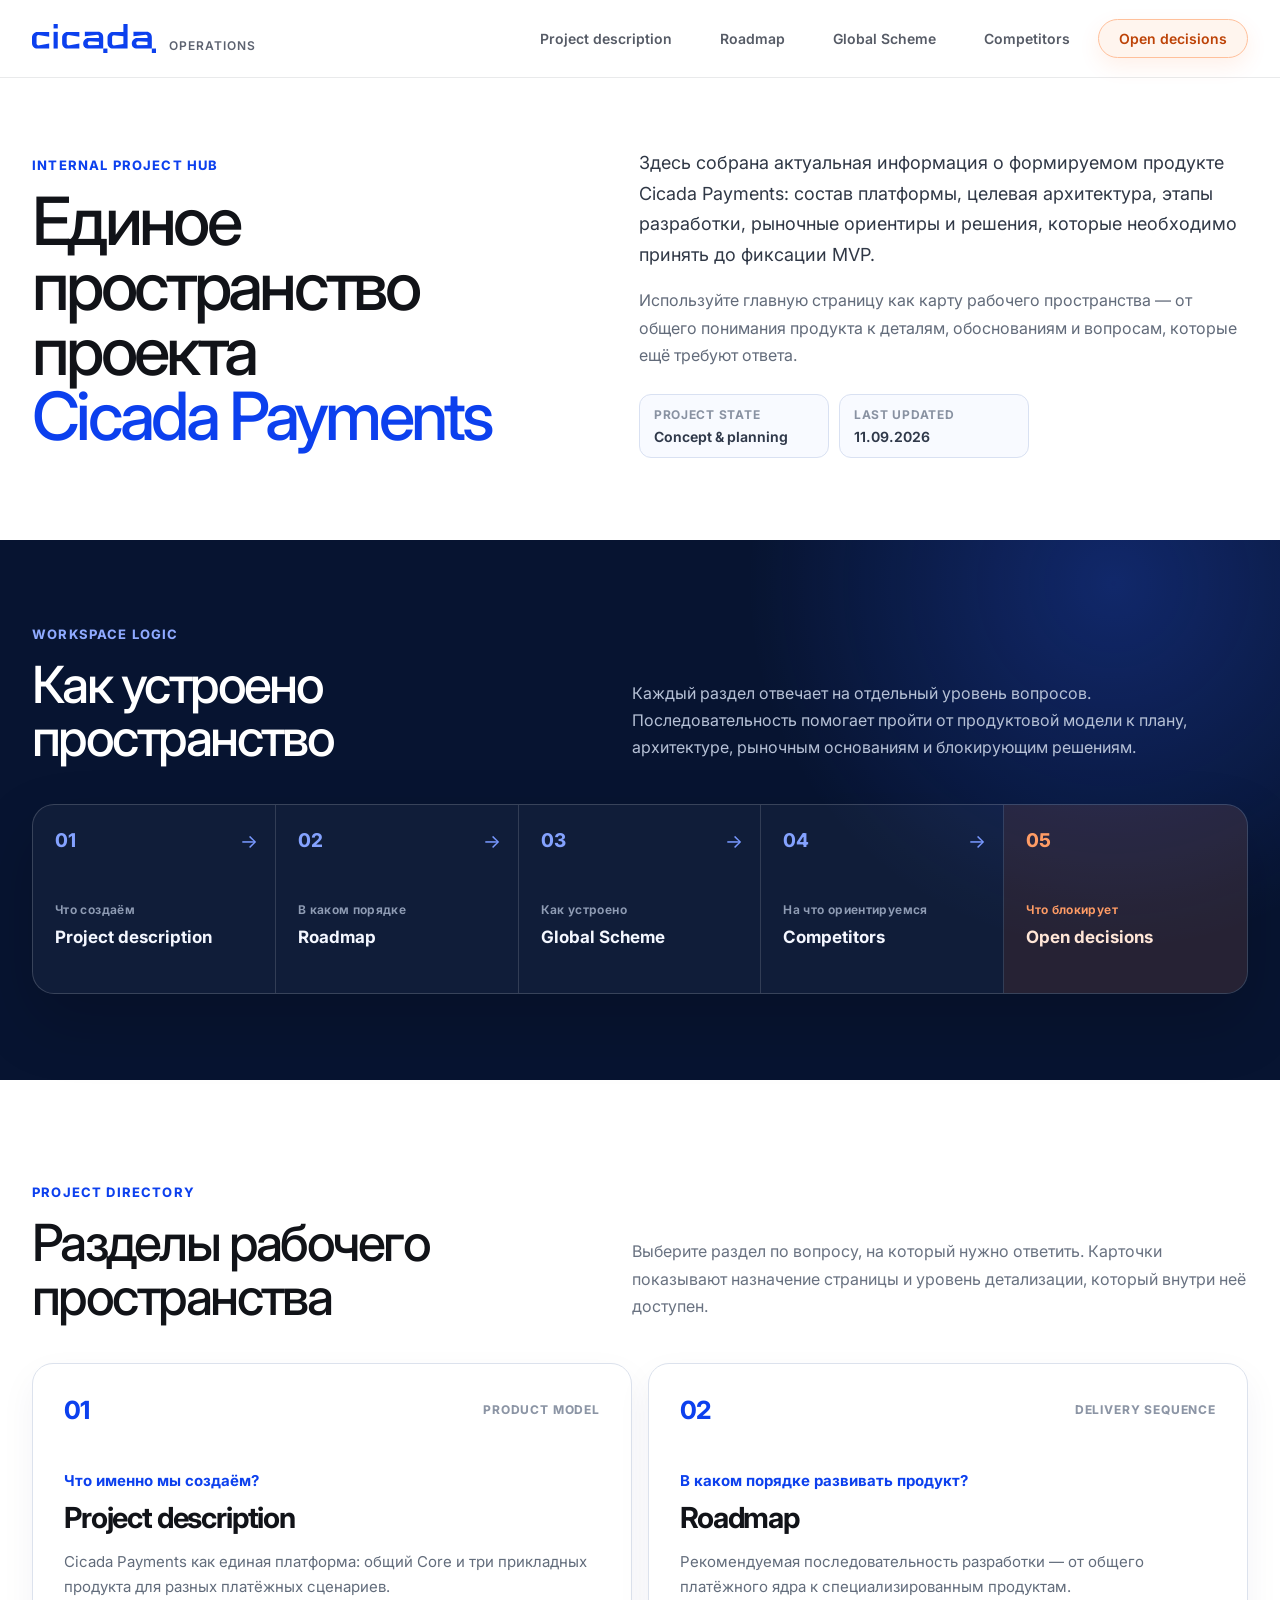
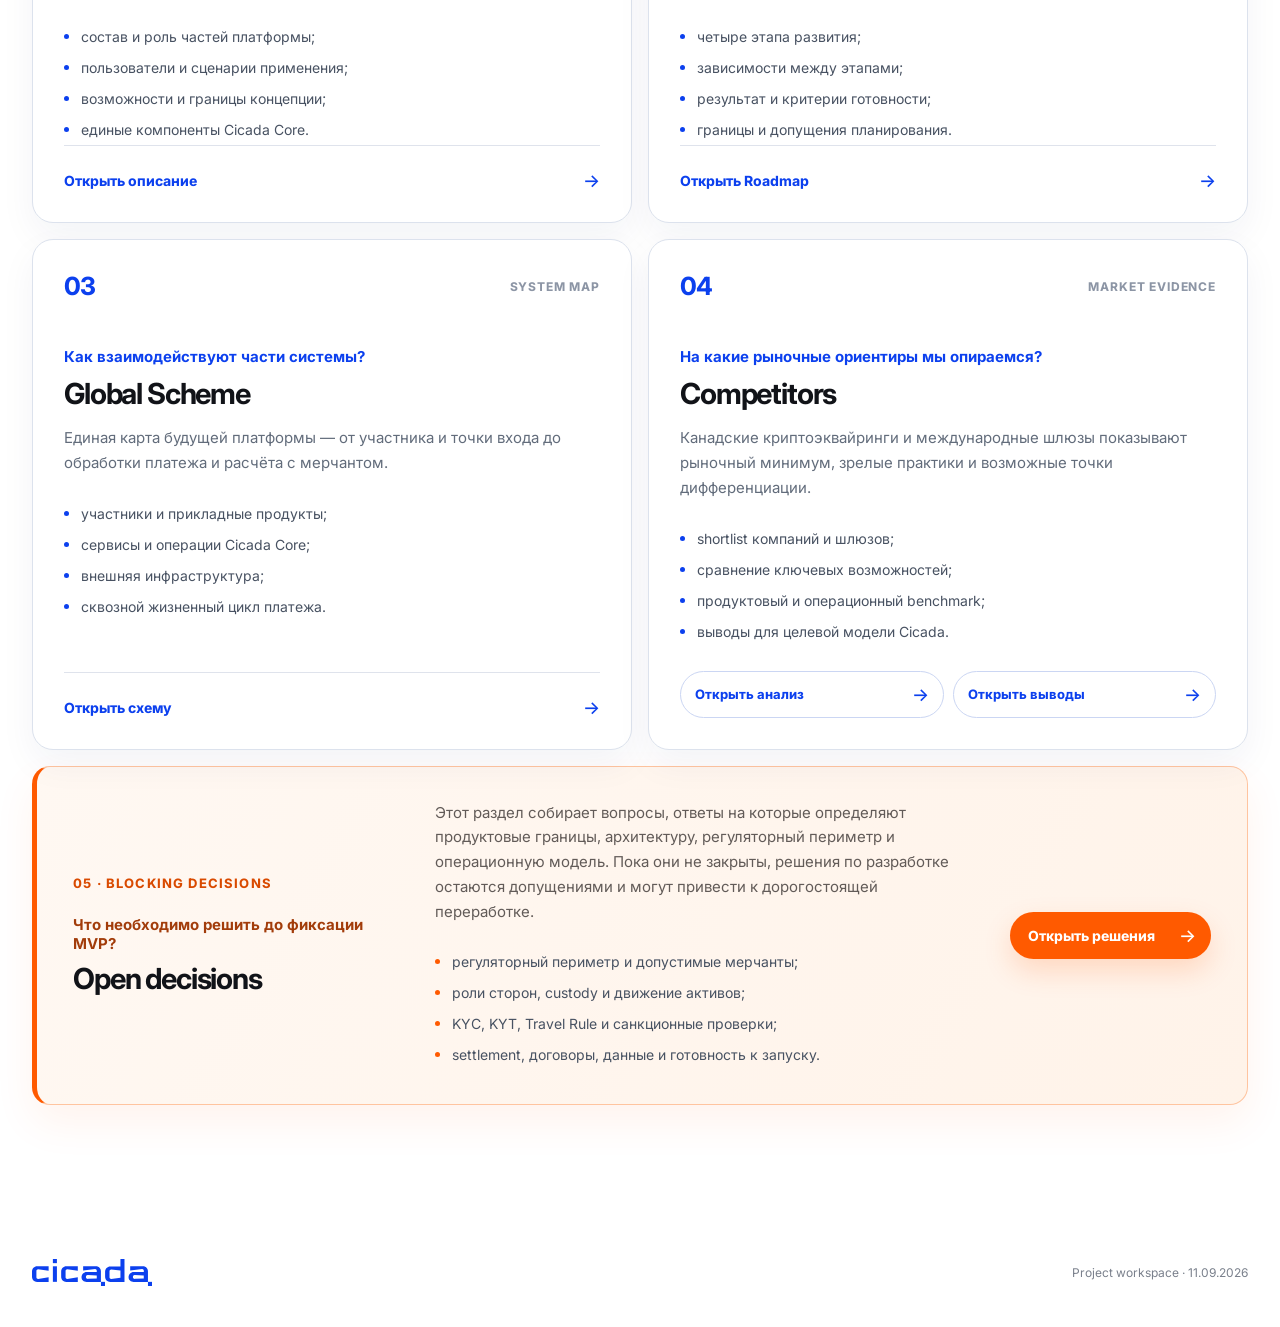
==== commit ed47212c: "Rebuild homepage as project hub" ====
--- a/public/index.html
+++ b/public/index.html
@@ -3,11 +3,11 @@
   <head>
     <meta charset="UTF-8" />
     <meta name="viewport" content="width=device-width, initial-scale=1.0" />
-    <meta name="description" content="Cicada Operations — как QR-код передаёт платёжный контекст и связывает оплату с инвойсом." />
-    <meta name="theme-color" content="#ff5a00" />
-    <title>Cicada Operations — Payment QR</title>
+    <meta name="description" content="Cicada Operations — единое пространство материалов по формированию продукта Cicada Payments." />
+    <meta name="theme-color" content="#0c40ee" />
+    <title>Cicada Payments — Project Workspace</title>
     <link rel="icon" href="./assets/favicon.svg?v=20260910-3" type="image/svg+xml" sizes="any" />
-    <link rel="stylesheet" href="./styles.css?v=20260911-40" />
+    <link rel="stylesheet" href="./styles.css?v=20260911-45" />
   </head>
   <body>
     <header class="site-header">
@@ -23,93 +23,122 @@
       </nav>
     </header>
 
-    <main>
-      <section class="hero section-shell">
-        <div class="hero-copy">
-          <p class="eyebrow"><span></span> Payment QR</p>
-          <h1>QR-код передаёт<br /><em>платёжный контекст</em></h1>
-          <p class="hero-lead">Один код связывает реквизиты, сумму и конкретную операцию. Банк или кошелёк считывает данные, показывает детали и создаёт платёж после подтверждения пользователя.</p>
-          <a class="primary-button" href="#qr-basics">Разобрать механику <span>↓</span></a>
+    <main class="hub-page">
+      <section class="hub-hero section-shell" aria-labelledby="hub-title">
+        <div>
+          <p class="hub-kicker">INTERNAL PROJECT HUB</p>
+          <h1 id="hub-title">Единое пространство проекта <em>Cicada Payments</em></h1>
         </div>
-        <div class="hero-visual">
-          <img src="./assets/qr-payment-illustration.png?v=20260910-2" alt="Оплата по QR-коду с мобильного устройства" />
-          <div class="signal-card"><span class="signal-dot"></span><div><small>PAYMENT STATUS</small><strong>Context received</strong></div></div>
+        <div class="hub-hero-copy">
+          <p>Здесь собрана актуальная информация о формируемом продукте Cicada Payments: состав платформы, целевая архитектура, этапы разработки, рыночные ориентиры и решения, которые необходимо принять до фиксации MVP.</p>
+          <p>Используйте главную страницу как карту рабочего пространства — от общего понимания продукта к деталям, обоснованиям и вопросам, которые ещё требуют ответа.</p>
+          <dl class="hub-meta">
+            <div><dt>PROJECT STATE</dt><dd>Concept &amp; planning</dd></div>
+            <div><dt>LAST UPDATED</dt><dd>11.09.2026</dd></div>
+          </dl>
         </div>
       </section>
 
-      <section class="metrics-band" aria-label="Ключевые характеристики">
-        <div class="section-shell metrics-grid">
-          <div><strong>01</strong><span>Structured payload</span></div><div><strong>02</strong><span>Static or dynamic</span></div><div><strong>03</strong><span>Linked to invoice</span></div><div><strong>04</strong><span>Verified result</span></div>
+      <section class="hub-map" aria-labelledby="hub-map-title">
+        <div class="section-shell">
+          <div class="hub-section-heading">
+            <div><p class="hub-kicker">WORKSPACE LOGIC</p><h2 id="hub-map-title">Как устроено пространство</h2></div>
+            <p>Каждый раздел отвечает на отдельный уровень вопросов. Последовательность помогает пройти от продуктовой модели к плану, архитектуре, рыночным основаниям и блокирующим решениям.</p>
+          </div>
+          <nav class="hub-path" aria-label="Логика разделов сайта">
+            <a href="./projects.html"><span>01</span><small>Что создаём</small><strong>Project description</strong></a>
+            <a href="./roadmap/"><span>02</span><small>В каком порядке</small><strong>Roadmap</strong></a>
+            <a href="./scheme.html"><span>03</span><small>Как устроено</small><strong>Global Scheme</strong></a>
+            <a href="./competitors/"><span>04</span><small>На что ориентируемся</small><strong>Competitors</strong></a>
+            <a class="is-warning" href="./open-decisions/"><span>05</span><small>Что блокирует</small><strong>Open decisions</strong></a>
+          </nav>
         </div>
       </section>
 
-      <section class="content-section section-shell" id="qr-basics">
-        <div class="section-heading">
-          <div><p class="eyebrow"><span></span> Inside the code</p><h2>Что происходит<br />после сканирования</h2></div>
-          <p>QR-код не проводит платёж самостоятельно. Он передаёт приложению точный набор данных, необходимый для создания и проверки операции.</p>
+      <section class="hub-directory section-shell" aria-labelledby="hub-directory-title">
+        <div class="hub-section-heading">
+          <div><p class="hub-kicker">PROJECT DIRECTORY</p><h2 id="hub-directory-title">Разделы рабочего пространства</h2></div>
+          <p>Выберите раздел по вопросу, на который нужно ответить. Карточки показывают назначение страницы и уровень детализации, который внутри неё доступен.</p>
         </div>
-        <div class="feature-grid four-columns">
-          <article class="feature-card"><div class="card-number">01</div><p class="card-label">Payload</p><h3>Данные внутри</h3><p>URL или URI, получатель, сумма, валюта или актив. Код также может передавать invoice, order или session ID.</p></article>
-          <article class="feature-card"><div class="card-number">02</div><p class="card-label">Static</p><h3>Статический QR</h3><p>Постоянные реквизиты для повторного использования. Сумму вводит клиент либо запрашивает приложение.</p></article>
-          <article class="feature-card accent-card"><div class="card-number">03</div><p class="card-label">Dynamic</p><h3>Динамический QR</h3><p>Новый payload для каждой операции. Сумма и заказ заранее связаны с конкретным инвойсом.</p></article>
-          <article class="feature-card"><div class="card-number">04</div><p class="card-label">Result</p><h3>Статус оплаты</h3><p>Сеть подтверждает перевод, а backend проверяет транзакцию и обновляет статус заказа.</p></article>
+
+        <div class="hub-directory-grid">
+          <article class="hub-card">
+            <div class="hub-card-head"><span>01</span><small>PRODUCT MODEL</small></div>
+            <p class="hub-question">Что именно мы создаём?</p>
+            <h3>Project description</h3>
+            <p>Cicada Payments как единая платформа: общий Core и три прикладных продукта для разных платёжных сценариев.</p>
+            <ul>
+              <li>состав и роль частей платформы;</li>
+              <li>пользователи и сценарии применения;</li>
+              <li>возможности и границы концепции;</li>
+              <li>единые компоненты Cicada Core.</li>
+            </ul>
+            <a class="hub-card-link" href="./projects.html">Открыть описание <b aria-hidden="true">→</b></a>
+          </article>
+
+          <article class="hub-card">
+            <div class="hub-card-head"><span>02</span><small>DELIVERY SEQUENCE</small></div>
+            <p class="hub-question">В каком порядке развивать продукт?</p>
+            <h3>Roadmap</h3>
+            <p>Рекомендуемая последовательность разработки — от общего платёжного ядра к специализированным продуктам.</p>
+            <ul>
+              <li>четыре этапа развития;</li>
+              <li>зависимости между этапами;</li>
+              <li>результат и критерии готовности;</li>
+              <li>границы и допущения планирования.</li>
+            </ul>
+            <a class="hub-card-link" href="./roadmap/">Открыть Roadmap <b aria-hidden="true">→</b></a>
+          </article>
+
+          <article class="hub-card">
+            <div class="hub-card-head"><span>03</span><small>SYSTEM MAP</small></div>
+            <p class="hub-question">Как взаимодействуют части системы?</p>
+            <h3>Global Scheme</h3>
+            <p>Единая карта будущей платформы — от участника и точки входа до обработки платежа и расчёта с мерчантом.</p>
+            <ul>
+              <li>участники и прикладные продукты;</li>
+              <li>сервисы и операции Cicada Core;</li>
+              <li>внешняя инфраструктура;</li>
+              <li>сквозной жизненный цикл платежа.</li>
+            </ul>
+            <a class="hub-card-link" href="./scheme.html">Открыть схему <b aria-hidden="true">→</b></a>
+          </article>
+
+          <article class="hub-card">
+            <div class="hub-card-head"><span>04</span><small>MARKET EVIDENCE</small></div>
+            <p class="hub-question">На какие рыночные ориентиры мы опираемся?</p>
+            <h3>Competitors</h3>
+            <p>Канадские криптоэквайринги и международные шлюзы показывают рыночный минимум, зрелые практики и возможные точки дифференциации.</p>
+            <ul>
+              <li>shortlist компаний и шлюзов;</li>
+              <li>сравнение ключевых возможностей;</li>
+              <li>продуктовый и операционный benchmark;</li>
+              <li>выводы для целевой модели Cicada.</li>
+            </ul>
+            <div class="hub-card-actions"><a href="./competitors/">Открыть анализ <b aria-hidden="true">→</b></a><a href="./Conclusions/">Открыть выводы <b aria-hidden="true">→</b></a></div>
+          </article>
         </div>
-      </section>
 
-      <section class="dark-section">
-        <div class="section-shell">
-          <div class="section-heading dark-heading">
-            <div><p class="eyebrow light"><span></span> QR use cases</p><h2>Один формат.<br />Четыре сценария.</h2></div>
-            <p>Сценарий зависит от того, кто показывает код, какое приложение его читает и как сервис получает статус оплаты.</p>
+        <article class="hub-decision-card">
+          <div>
+            <p class="hub-kicker">05 · BLOCKING DECISIONS</p>
+            <p class="hub-question">Что необходимо решить до фиксации MVP?</p>
+            <h3>Open decisions</h3>
           </div>
-          <div class="use-case-list">
-            <article><span class="case-index">01</span><div><small>Merchant-presented</small><h3>QR показывает продавец</h3></div><p>Касса, ресторан или терминал. Клиент сканирует код кошельком, проверяет сумму и подтверждает оплату.</p></article>
-            <article><span class="case-index">02</span><div><small>Consumer-presented</small><h3>QR показывает клиент</h3></div><p>Клиент открывает код в приложении. Продавец сканирует его и передаёт данные в платёжную систему.</p></article>
-            <article><span class="case-index">03</span><div><small>Remote checkout</small><h3>Онлайн-оплата и счета</h3></div><p>QR переносит checkout с экрана или PDF-инвойса на телефон и сохраняет связь платежа с заказом.</p></article>
-            <article><span class="case-index">04</span><div><small>Crypto payment</small><h3>Перевод из кошелька</h3></div><p>Кошелёк получает сеть, адрес, актив, сумму и reference. Backend связывает подтверждённую транзакцию с инвойсом.</p></article>
+          <div>
+            <p>Этот раздел собирает вопросы, ответы на которые определяют продуктовые границы, архитектуру, регуляторный периметр и операционную модель. Пока они не закрыты, решения по разработке остаются допущениями и могут привести к дорогостоящей переработке.</p>
+            <ul>
+              <li>регуляторный периметр и допустимые мерчанты;</li>
+              <li>роли сторон, custody и движение активов;</li>
+              <li>KYC, KYT, Travel Rule и санкционные проверки;</li>
+              <li>settlement, договоры, данные и готовность к запуску.</li>
+            </ul>
           </div>
-        </div>
-      </section>
-
-      <section class="content-section section-shell">
-        <div class="section-heading">
-          <div><p class="eyebrow"><span></span> Buyer channels</p><h2>Пять каналов<br />покупателя</h2></div>
-          <p>Все каналы используют один Payment Intent. POS и Merchant App могут показывать QR или открывать checkout.</p>
-        </div>
-        <div class="channel-grid">
-          <article class="channel-card featured"><span>01 / SCAN</span><h3>QR</h3><p>Для кассы, PDF-инвойса или экрана. Покупатель сканирует код камерой или кошельком.</p></article>
-          <article class="channel-card"><span>02 / SHARE</span><h3>Payment Link</h3><p>Ссылка из email, мессенджера или счёта для удалённой продажи.</p></article>
-          <article class="channel-card"><span>03 / WEB</span><h3>Hosted Checkout</h3><p>Страница Cicada для выбора актива и сети, проверок и отображения статуса.</p></article>
-          <article class="channel-card"><span>04 / IN STORE</span><h3>POS</h3><p>Продавец создаёт платёж на терминале, а покупатель получает QR или ссылку.</p></article>
-          <article class="channel-card wide"><span>05 / IN APP</span><h3>Merchant App</h3><p>Оплата внутри приложения мерчанта через SDK, deep link или WalletConnect.</p></article>
-        </div>
-        <div class="core-note"><span>Общее ядро</span><p>Один Payment Intent управляет котировкой, compliance, адресом, статусом и settlement независимо от канала.</p></div>
-      </section>
-
-      <section class="matching-section">
-        <div class="section-shell">
-          <div class="section-heading">
-            <div><p class="eyebrow"><span></span> Invoice matching</p><h2>Как связать платёж<br />с инвойсом</h2></div>
-            <p>Надёжные методы сохраняют уникальный ключ в блокчейне или платёжном протоколе. Адрес, сумма и время дополняют проверку.</p>
-          </div>
-          <div class="matching-table" role="table" aria-label="Способы сопоставления платежа">
-            <div class="matching-row matching-head" role="row"><span>Механизм</span><span>Ключ сопоставления</span><span>Особенность</span></div>
-            <div class="matching-row" role="row"><div><b>01</b><strong>Уникальный адрес</strong><small>Deterministic</small></div><p>Адрес или subaddress конкретного инвойса</p><p>Широкая совместимость</p></div>
-            <div class="matching-row" role="row"><div><b>02</b><strong>Memo, tag, reference</strong><small>Deterministic</small></div><p>On-chain поле или account reference</p><p>Один адрес для многих счетов</p></div>
-            <div class="matching-row" role="row"><div><b>03</b><strong>Контракт</strong><small>Deterministic</small></div><p>invoiceId в calldata и событии</p><p>Точный контроль платежа</p></div>
-            <div class="matching-row" role="row"><div><b>04</b><strong>Protocol session</strong><small>Deterministic</small></div><p>Payment hash или tx hash</p><p>Прямая связь с транзакцией</p></div>
-            <div class="matching-row" role="row"><div><b>05</b><strong>Адрес плательщика</strong><small>Conditional</small></div><p>From address, актив, сумма и окно времени</p><p>Подходит для известных B2B wallets</p></div>
-            <div class="matching-row" role="row"><div><b>06</b><strong>Уникальная сумма</strong><small>Fallback</small></div><p>Точная сумма как временный fingerprint</p><p>Простой вариант для MVP</p></div>
-          </div>
-          <p class="verification-note">Backend всегда проверяет сеть, токен, получателя, фактическую сумму, finality и уникальность transaction hash.</p>
-        </div>
-      </section>
-
-      <section class="closing-section">
-        <div class="section-shell closing-inner"><p class="eyebrow light"><span></span> Cicada infrastructure</p><h2>От платёжного контекста<br />к подтверждённому результату</h2><p>Один управляемый поток для QR, checkout, POS и merchant applications.</p></div>
+          <a href="./open-decisions/">Открыть решения <b aria-hidden="true">→</b></a>
+        </article>
       </section>
     </main>
 
-    <footer class="site-footer section-shell"><img src="./assets/cicada-wordmark-blue.svg?v=20260910-2" alt="Cicada" /><p>Payment QR overview</p></footer>
+    <footer class="site-footer section-shell"><img src="./assets/cicada-wordmark-blue.svg?v=20260910-2" alt="Cicada" /><p>Project workspace · 11.09.2026</p></footer>
   </body>
 </html>
--- a/public/styles.css
+++ b/public/styles.css
@@ -1025,8 +1025,6 @@
 .global-scheme-hero h1 { margin: 0; font-size: clamp(52px, 5.2vw, 74px); font-weight: 500; line-height: .98; letter-spacing: -.055em; }
 .global-scheme-hero > div:last-child { display: flex; max-width: 690px; flex-direction: column; align-items: flex-start; gap: 26px; }
 .global-scheme-hero p { margin: 0; color: #4f5969; font-size: 18px; line-height: 1.68; }
-.global-scheme-hero a { display: inline-flex; align-items: center; gap: 28px; padding: 13px 15px 13px 20px; border-radius: 999px; color: #fff; background: var(--blue); font-size: 14px; font-weight: 700; box-shadow: 0 16px 34px rgb(12 64 238 / 20%); }
-.global-scheme-hero a b { display: grid; width: 30px; height: 30px; place-items: center; border-radius: 50%; color: var(--blue); background: #fff; font-size: 17px; }
 
 .global-map { scroll-margin-top: 78px; padding-block: 104px; color: #fff; background: radial-gradient(circle at 80% 3%, rgb(45 89 255 / 30%), transparent 29%), radial-gradient(circle at 8% 78%, rgb(23 71 210 / 22%), transparent 25%), var(--navy); }
 .global-map-heading { display: block; }
@@ -1085,11 +1083,14 @@
 #lifecycle-title, #connections-title { scroll-margin-top: 104px; }
 .payment-lifecycle-grid { display: grid; grid-template-columns: repeat(4, 1fr); margin: 0; padding: 0; border-top: 1px solid var(--line); border-left: 1px solid var(--line); list-style: none; }
 .payment-lifecycle-grid li { min-height: 190px; padding: 23px; border-right: 1px solid var(--line); border-bottom: 1px solid var(--line); }
-.payment-lifecycle-grid span { color: var(--blue); font-size: 18px; font-weight: 750; }
-.payment-lifecycle-grid strong { display: block; margin-top: 41px; font-size: 19px; }
+.payment-lifecycle-grid span { display: flex; align-items: center; gap: 12px; color: var(--blue); font-size: 18px; font-weight: 750; }
+.payment-lifecycle-grid li:not(:last-child) span::after { display: grid; width: 34px; height: 26px; place-items: center; border: 1px solid #cbd7ff; border-radius: 999px; color: var(--blue); background: #f4f7ff; box-shadow: 0 7px 16px rgb(12 64 238 / 8%); content: "→"; font-size: 17px; font-weight: 500; line-height: 1; }
+.payment-lifecycle-grid li:nth-child(4) span::after { content: "↙"; }
+.payment-lifecycle-grid strong { display: block; margin-top: 34px; font-size: 19px; }
 .payment-lifecycle-grid p { margin: 10px 0 0; color: #626c7b; font-size: 14px; line-height: 1.55; }
 
 .product-connections { padding-block: 108px; background: #f4f7fc; }
+.product-connections .description-heading { grid-template-columns: .72fr 1.28fr; gap: 60px; }
 .product-connections-grid { display: grid; grid-template-columns: repeat(3, 1fr); gap: 14px; }
 .product-connections-grid > article { display: flex; min-height: 395px; flex-direction: column; padding: 29px; border: 1px solid #d9e0ec; border-radius: 20px; background: #fff; }
 .product-connections-grid > article > span, .connection-card-top > span { color: var(--blue); font-size: 20px; font-weight: 750; }
@@ -1116,6 +1117,9 @@
   .global-external-grid { grid-template-columns: repeat(3, 1fr); }
   .global-core-operations { grid-template-columns: repeat(3, 1fr); }
   .payment-lifecycle-grid { grid-template-columns: repeat(2, 1fr); }
+  .product-connections .description-heading { grid-template-columns: 1fr; gap: 30px; }
+  .payment-lifecycle-grid li:nth-child(even):not(:last-child) span::after { content: "↙"; }
+  .payment-lifecycle-grid li:nth-child(odd) span::after { content: "→"; }
   .global-scheme-boundary { grid-template-columns: 1fr 1.3fr; }
   .global-scheme-boundary a { grid-column: 1 / -1; justify-self: start; }
 }
@@ -1139,6 +1143,7 @@
   .global-flow-connector span { font-size: 9px; }
   .payment-lifecycle { padding-block: 78px; }
   .payment-lifecycle-grid, .product-connections-grid { grid-template-columns: 1fr; }
+  .payment-lifecycle-grid li:nth-child(n):not(:last-child) span::after { content: "↓"; }
   .payment-lifecycle-grid li { min-height: 165px; }
   .product-connections { padding-block: 78px; }
   .product-connections-grid > article { min-height: 340px; padding: 24px; }
@@ -1146,6 +1151,100 @@
   .global-scheme-boundary a { grid-column: auto; }
 }
 
+/* Project workspace */
+.hub-page { overflow: hidden; }
+#hub-map-title, #hub-directory-title { scroll-margin-top: 104px; }
+.hub-kicker { margin: 0 0 16px; color: var(--blue); font-size: 13px; font-weight: 750; letter-spacing: .09em; text-transform: uppercase; }
+.hub-hero { display: grid; grid-template-columns: .92fr 1.08fr; gap: 88px; align-items: center; padding-block: 70px 82px; }
+.hub-hero h1 { max-width: 650px; margin: 0; font-size: clamp(50px, 5.2vw, 74px); font-weight: 500; line-height: .98; letter-spacing: -.055em; }
+.hub-hero h1 em { display: block; color: var(--blue); font-style: normal; }
+.hub-hero-copy { display: grid; gap: 17px; }
+.hub-hero-copy > p { max-width: 700px; margin: 0; color: #626b7a; font-size: 16px; line-height: 1.7; }
+.hub-hero-copy > p:first-child { color: #303846; font-size: 18px; }
+.hub-meta { display: flex; flex-wrap: wrap; gap: 10px; margin: 8px 0 0; }
+.hub-meta > div { min-width: 190px; padding: 12px 14px; border: 1px solid #d9e1f2; border-radius: 12px; background: #f8faff; }
+.hub-meta dt { color: #8992a2; font-size: 12px; font-weight: 700; letter-spacing: .06em; }
+.hub-meta dd { margin: 6px 0 0; color: #30394a; font-size: 14px; font-weight: 650; }
+
+.hub-map { padding-block: 86px; color: #fff; background: radial-gradient(circle at 87% 8%, rgb(43 91 255 / 28%), transparent 30%), var(--navy); }
+.hub-section-heading { display: grid; grid-template-columns: .92fr 1.08fr; gap: 76px; align-items: end; margin-bottom: 40px; }
+.hub-section-heading h2 { max-width: 660px; margin: 0; font-size: clamp(38px, 4vw, 56px); font-weight: 500; line-height: 1.04; letter-spacing: -.05em; }
+.hub-section-heading > p { max-width: 680px; margin: 0 0 3px; color: #697281; font-size: 16px; line-height: 1.7; }
+.hub-map .hub-kicker { color: #8faaff; }
+.hub-map .hub-section-heading h2 { color: #fff; }
+.hub-map .hub-section-heading > p { color: #b6c1d6; }
+.hub-path { display: grid; grid-template-columns: repeat(5, 1fr); overflow: hidden; border: 1px solid rgb(255 255 255 / 17%); border-radius: 22px; background: rgb(255 255 255 / 4%); box-shadow: 0 28px 64px rgb(0 0 0 / 18%); }
+.hub-path a { position: relative; display: flex; min-width: 0; min-height: 188px; flex-direction: column; padding: 24px 22px; border-right: 1px solid rgb(255 255 255 / 14%); transition: background .2s ease, transform .2s ease; }
+.hub-path a:last-child { border-right: 0; }
+.hub-path a:not(:last-child)::after { position: absolute; top: 25px; right: 17px; color: #7898ff; content: "→"; font-size: 19px; }
+.hub-path a:hover { background: rgb(49 91 219 / 22%); }
+.hub-path span { color: #84a2ff; font-size: 19px; font-weight: 750; }
+.hub-path small { margin-top: 50px; color: #8f9cb4; font-size: 12px; font-weight: 650; letter-spacing: .03em; }
+.hub-path strong { margin-top: 9px; color: #f4f7ff; font-size: 17px; line-height: 1.35; }
+.hub-path .is-warning { background: rgb(255 90 0 / 9%); }
+.hub-path .is-warning span, .hub-path .is-warning small { color: #ff9c65; }
+.hub-path .is-warning strong { color: #ffe6d7; }
+
+.hub-directory { padding-block: 104px 112px; }
+.hub-directory-grid { display: grid; grid-template-columns: repeat(2, 1fr); gap: 16px; }
+.hub-card { display: flex; min-height: 420px; flex-direction: column; padding: 31px; border: 1px solid #dce2ed; border-radius: 21px; background: #fff; box-shadow: 0 14px 36px rgb(22 46 96 / 5%); transition: border-color .2s ease, box-shadow .2s ease, transform .2s ease; }
+.hub-card:hover { border-color: #bdcaeb; box-shadow: 0 22px 48px rgb(22 46 96 / 9%); transform: translateY(-3px); }
+.hub-card-head { display: flex; align-items: center; justify-content: space-between; gap: 18px; }
+.hub-card-head span { color: var(--blue); font-size: 25px; font-weight: 750; letter-spacing: -.04em; }
+.hub-card-head small { color: #8c95a5; font-size: 12px; font-weight: 750; letter-spacing: .07em; }
+.hub-question { margin: 46px 0 10px; color: var(--blue); font-size: 15px; font-weight: 700; }
+.hub-card h3, .hub-decision-card h3 { margin: 0 0 15px; font-size: 29px; letter-spacing: -.04em; }
+.hub-card > p:not(.hub-question) { margin: 0; color: #626c7b; font-size: 15px; line-height: 1.65; }
+.hub-card ul, .hub-decision-card ul { margin: 22px 0 0; padding: 0; list-style: none; }
+.hub-card li, .hub-decision-card li { position: relative; padding: 5px 0 5px 17px; color: #485262; font-size: 14px; line-height: 1.5; }
+.hub-card li::before, .hub-decision-card li::before { position: absolute; top: 13px; left: 0; width: 5px; height: 5px; border-radius: 50%; background: var(--blue); content: ""; }
+.hub-card-link { display: flex; align-items: center; justify-content: space-between; gap: 18px; margin-top: auto; padding-top: 24px; border-top: 1px solid var(--line); color: var(--blue); font-size: 14px; font-weight: 750; }
+.hub-card-link b, .hub-card-actions b { font-size: 18px; font-weight: 500; }
+.hub-card-actions { display: grid; grid-template-columns: repeat(2, 1fr); gap: 9px; margin-top: auto; padding-top: 24px; }
+.hub-card-actions a { display: flex; align-items: center; justify-content: space-between; gap: 12px; padding: 12px 14px; border: 1px solid #cbd6f3; border-radius: 999px; color: var(--blue); font-size: 13px; font-weight: 750; transition: color .2s ease, background .2s ease; }
+.hub-card-actions a:hover { color: #fff; background: var(--blue); }
+
+.hub-decision-card { display: grid; grid-template-columns: .75fr 1.25fr auto; gap: 42px; align-items: center; margin-top: 16px; padding: 34px 36px; border: 1px solid #ffc49f; border-left: 5px solid #ff5a00; border-radius: 18px; background: linear-gradient(120deg, #fff8f2, #fff3e9); box-shadow: 0 18px 42px rgb(255 90 0 / 7%); }
+.hub-decision-card .hub-kicker { color: #d94a00; }
+.hub-decision-card .hub-question { margin: 24px 0 8px; color: #a23c0a; }
+.hub-decision-card h3 { margin-bottom: 0; }
+.hub-decision-card > div:nth-child(2) > p { margin: 0; color: #625b58; font-size: 15px; line-height: 1.65; }
+.hub-decision-card li::before { background: #ff5a00; }
+.hub-decision-card > a { display: inline-flex; align-items: center; gap: 24px; padding: 13px 15px 13px 18px; border-radius: 999px; color: #fff; background: #ff5a00; white-space: nowrap; font-size: 14px; font-weight: 750; box-shadow: 0 12px 28px rgb(255 90 0 / 18%); }
+.hub-decision-card > a b { font-size: 18px; font-weight: 500; }
+
+@media (max-width: 1000px) {
+  .hub-hero, .hub-section-heading { grid-template-columns: 1fr; gap: 32px; }
+  .hub-hero { padding-block: 58px 70px; }
+  .hub-path { grid-template-columns: 1fr; }
+  .hub-path a { min-height: 112px; border-right: 0; border-bottom: 1px solid rgb(255 255 255 / 14%); }
+  .hub-path a:last-child { border-bottom: 0; }
+  .hub-path a:not(:last-child)::after { top: auto; right: 22px; bottom: 18px; content: "↓"; }
+  .hub-path small { margin-top: 22px; }
+  .hub-decision-card { grid-template-columns: 1fr 1.25fr; }
+  .hub-decision-card > a { grid-column: 1 / -1; justify-self: start; }
+}
+
+@media (max-width: 720px) {
+  .hub-hero { padding-block: 44px 58px; }
+  .hub-hero h1 { font-size: 43px; }
+  .hub-hero-copy > p:first-child { font-size: 16px; }
+  .hub-meta { display: grid; grid-template-columns: 1fr; }
+  .hub-map, .hub-directory { padding-block: 74px; }
+  .hub-section-heading { margin-bottom: 32px; }
+  .hub-section-heading h2 { font-size: 36px; }
+  .hub-section-heading > p { font-size: 15px; }
+  .hub-path { border-radius: 17px; }
+  .hub-path a { min-height: 104px; padding: 20px; }
+  .hub-directory-grid { grid-template-columns: 1fr; }
+  .hub-card { min-height: 390px; padding: 24px 21px; border-radius: 17px; }
+  .hub-question { margin-top: 38px; }
+  .hub-card h3, .hub-decision-card h3 { font-size: 25px; }
+  .hub-card-actions { grid-template-columns: 1fr; }
+  .hub-decision-card { grid-template-columns: 1fr; gap: 20px; padding: 27px 21px; }
+  .hub-decision-card > a { grid-column: auto; }
+}
+
 @media (prefers-reduced-motion: reduce) {
-  .global-scheme-hero a { scroll-behavior: auto; }
-}
+  .hub-path a, .hub-card { transition: none; }
+}
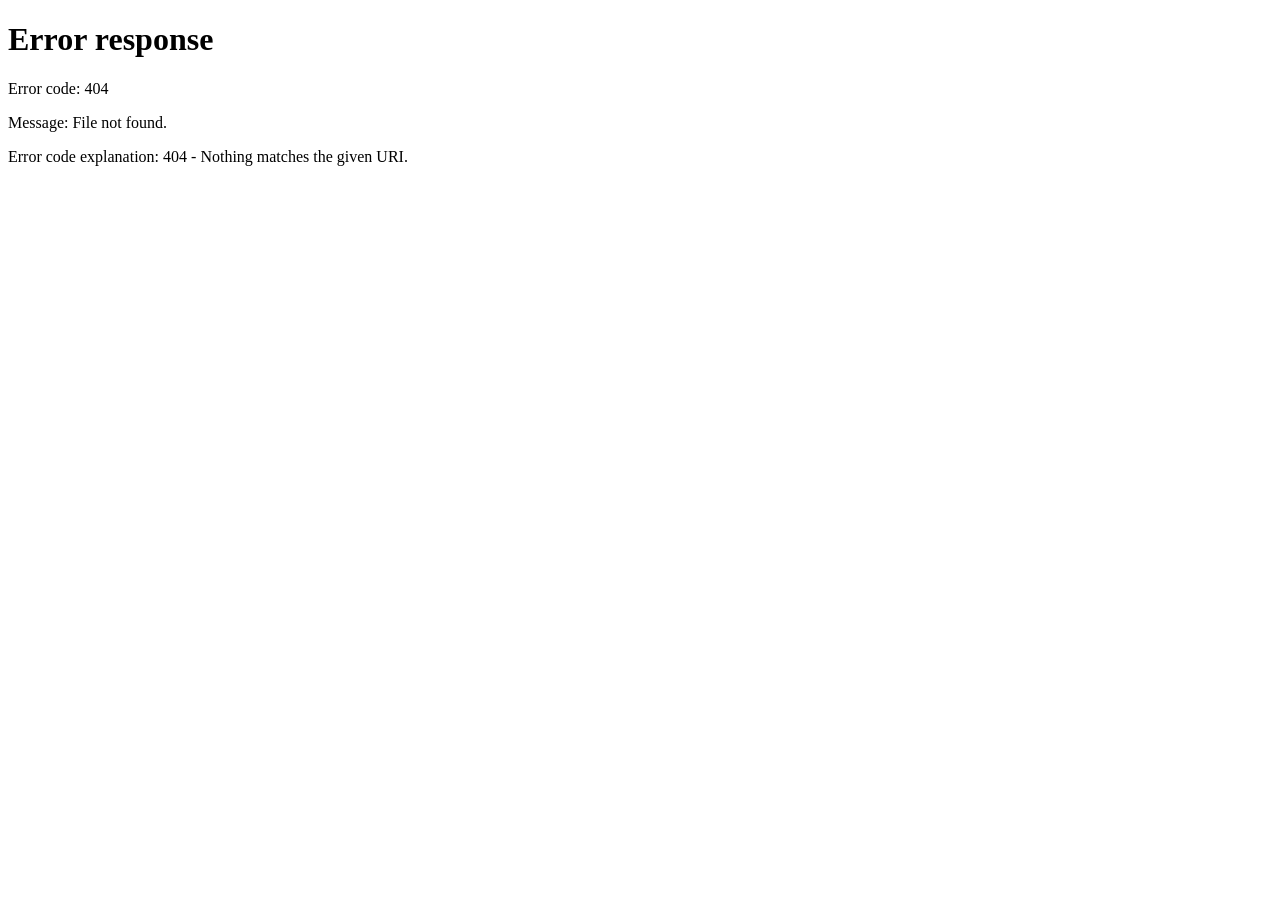
==== commit df019978: "Fix routes, 404 handling, and open questions copy" ====
--- a/public/index.html
+++ b/public/index.html
@@ -6,8 +6,24 @@
     <meta name="description" content="Cicada Operations — единое пространство материалов по формированию продукта Cicada Payments." />
     <meta name="theme-color" content="#0c40ee" />
     <title>Cicada Payments — Project Workspace</title>
+    <script>
+      (() => {
+        const pathname = window.location.pathname.replace(/\/+$/, "") || "/";
+        const githubBase = "/Cicada-operations-site";
+        const base = pathname === githubBase || pathname.startsWith(`${githubBase}/`) ? githubBase : "";
+        const route = pathname.slice(base.length) || "/";
+        const legacyConclusionsRoutes = new Set(["/Conclusions", "/Conclusions/index.html"]);
+        const homeRoutes = new Set(["/", "/index.html"]);
+
+        if (legacyConclusionsRoutes.has(route)) {
+          window.location.replace(`${base}/conclusions/`);
+        } else if (!homeRoutes.has(route)) {
+          window.location.replace(`${base}/404.html`);
+        }
+      })();
+    </script>
     <link rel="icon" href="./assets/favicon.svg?v=20260910-3" type="image/svg+xml" sizes="any" />
-    <link rel="stylesheet" href="./styles.css?v=20260911-45" />
+    <link rel="stylesheet" href="./styles.css?v=20260911-49" />
   </head>
   <body>
     <header class="site-header">
@@ -19,7 +35,7 @@
         <a class="nav-link" href="./roadmap/">Roadmap</a>
         <a class="nav-link" href="./scheme.html">Global Scheme</a>
         <a class="nav-link" href="./competitors/">Competitors</a>
-        <a class="nav-link nav-link-open-decisions" href="./open-decisions/">Open decisions</a>
+        <a class="nav-link nav-link-open-decisions" href="./open-decisions/">Open questions</a>
       </nav>
     </header>
 
@@ -43,14 +59,14 @@
         <div class="section-shell">
           <div class="hub-section-heading">
             <div><p class="hub-kicker">WORKSPACE LOGIC</p><h2 id="hub-map-title">Как устроено пространство</h2></div>
-            <p>Каждый раздел отвечает на отдельный уровень вопросов. Последовательность помогает пройти от продуктовой модели к плану, архитектуре, рыночным основаниям и блокирующим решениям.</p>
+            <p>Каждый раздел отвечает на отдельный уровень вопросов. Последовательность помогает пройти от продуктовой модели к плану, архитектуре, рыночным основаниям и блокирующим вопросам.</p>
           </div>
           <nav class="hub-path" aria-label="Логика разделов сайта">
             <a href="./projects.html"><span>01</span><small>Что создаём</small><strong>Project description</strong></a>
             <a href="./roadmap/"><span>02</span><small>В каком порядке</small><strong>Roadmap</strong></a>
             <a href="./scheme.html"><span>03</span><small>Как устроено</small><strong>Global Scheme</strong></a>
             <a href="./competitors/"><span>04</span><small>На что ориентируемся</small><strong>Competitors</strong></a>
-            <a class="is-warning" href="./open-decisions/"><span>05</span><small>Что блокирует</small><strong>Open decisions</strong></a>
+            <a class="is-warning" href="./open-decisions/"><span>05</span><small>Что блокирует</small><strong>Open questions</strong></a>
           </nav>
         </div>
       </section>
@@ -115,7 +131,7 @@
               <li>продуктовый и операционный benchmark;</li>
               <li>выводы для целевой модели Cicada.</li>
             </ul>
-            <div class="hub-card-actions"><a href="./competitors/">Открыть анализ <b aria-hidden="true">→</b></a><a href="./Conclusions/">Открыть выводы <b aria-hidden="true">→</b></a></div>
+            <div class="hub-card-actions"><a href="./competitors/">Открыть анализ <b aria-hidden="true">→</b></a><a href="./conclusions/">Открыть выводы <b aria-hidden="true">→</b></a></div>
           </article>
         </div>
 
@@ -123,7 +139,7 @@
           <div>
             <p class="hub-kicker">05 · BLOCKING DECISIONS</p>
             <p class="hub-question">Что необходимо решить до фиксации MVP?</p>
-            <h3>Open decisions</h3>
+            <h3>Open questions</h3>
           </div>
           <div>
             <p>Этот раздел собирает вопросы, ответы на которые определяют продуктовые границы, архитектуру, регуляторный периметр и операционную модель. Пока они не закрыты, решения по разработке остаются допущениями и могут привести к дорогостоящей переработке.</p>
@@ -134,7 +150,7 @@
               <li>settlement, договоры, данные и готовность к запуску.</li>
             </ul>
           </div>
-          <a href="./open-decisions/">Открыть решения <b aria-hidden="true">→</b></a>
+          <a href="./open-decisions/">Открыть вопросы <b aria-hidden="true">→</b></a>
         </article>
       </section>
     </main>
--- a/public/styles.css
+++ b/public/styles.css
@@ -38,131 +38,13 @@
 .nav-link-open-decisions:hover { color: #a53700; border-color: #ff8b4a; background: #ffe9db; }
 .nav-link-open-decisions.active { color: #8f2f00; border-color: #ff7a30; background: #ffdfca; box-shadow: 0 12px 30px rgb(255 90 0 / 16%); }
 
-.hero { display: grid; grid-template-columns: 1.02fr .98fr; align-items: center; min-height: 720px; padding-block: 86px; }
-.eyebrow { display: flex; align-items: center; gap: 10px; margin: 0 0 28px; color: #626977; font-size: 12px; font-weight: 600; letter-spacing: .09em; text-transform: uppercase; }
-.eyebrow span { width: 8px; height: 8px; border-radius: 50%; background: var(--blue); box-shadow: 0 0 0 6px rgb(12 64 238 / 8%); }
 h1, h2, h3, p { margin-top: 0; }
-h1 { margin-bottom: 30px; font-size: clamp(48px, 5.4vw, 78px); font-weight: 500; line-height: .99; letter-spacing: -.058em; }
 h1 em { color: var(--blue); font-style: normal; }
-.hero-lead { max-width: 600px; margin-bottom: 36px; color: #545a67; font-size: 18px; line-height: 1.65; }
-.primary-button { display: inline-flex; align-items: center; gap: 22px; padding: 15px 18px 15px 22px; border-radius: 999px; color: #fff; background: var(--blue); font-size: 14px; font-weight: 600; box-shadow: 0 18px 40px rgb(12 64 238 / 22%); }
-.primary-button span { display: grid; width: 30px; height: 30px; place-items: center; border-radius: 50%; color: var(--blue); background: #fff; }
-.hero-visual { position: relative; min-height: 510px; overflow: hidden; border-radius: 34px; background: linear-gradient(145deg, #f7faff, #e8f1ff); }
-.hero-visual::before { position: absolute; inset: 8% 12%; border: 1px solid rgb(12 64 238 / 10%); border-radius: 50%; content: ""; transform: scale(1.3); }
-.hero-visual img { width: 100%; min-height: 510px; object-fit: cover; object-position: 60% center; }
-.signal-card { position: absolute; right: 24px; bottom: 24px; display: flex; align-items: center; gap: 13px; padding: 14px 18px; border: 1px solid rgb(255 255 255 / 72%); border-radius: 16px; background: rgb(255 255 255 / 82%); box-shadow: 0 18px 48px rgb(29 53 100 / 18%); backdrop-filter: blur(14px); }
-.signal-dot { width: 11px; height: 11px; border-radius: 50%; background: #2bd898; box-shadow: 0 0 0 6px rgb(43 216 152 / 13%); }
-.signal-card div { display: grid; gap: 3px; }
-.signal-card small { color: #89909e; font-size: 9px; letter-spacing: .1em; }
-.signal-card strong { font-size: 13px; }
-
-.metrics-band { border-block: 1px solid var(--line); background: #fbfcff; }
-.metrics-grid { display: grid; grid-template-columns: repeat(4, 1fr); }
-.metrics-grid div { display: flex; gap: 16px; padding: 24px 28px; border-right: 1px solid var(--line); color: #505766; font-size: 13px; }
-.metrics-grid div:first-child { border-left: 1px solid var(--line); }
-.metrics-grid strong { color: var(--blue); }
-
-.content-section { padding-block: 128px; }
-.section-heading { display: grid; grid-template-columns: 1.3fr .7fr; gap: 72px; align-items: end; margin-bottom: 64px; }
-.section-heading h2 { margin-bottom: 0; font-size: clamp(42px, 4.4vw, 64px); font-weight: 500; line-height: 1.03; letter-spacing: -.05em; }
-.section-heading > p { margin-bottom: 5px; color: var(--muted); font-size: 16px; line-height: 1.65; }
-.feature-grid { display: grid; gap: 0; border-top: 1px solid var(--line); border-left: 1px solid var(--line); }
-.four-columns { grid-template-columns: repeat(4, 1fr); }
-.feature-card { min-height: 340px; padding: 28px; border-right: 1px solid var(--line); border-bottom: 1px solid var(--line); background: #fff; }
-.feature-card.accent-card { color: #fff; background: var(--blue); }
-.card-number { display: grid; width: 36px; height: 36px; margin-bottom: 72px; place-items: center; border: 1px solid currentColor; border-radius: 50%; font-size: 11px; }
-.card-label, .channel-card > span { margin-bottom: 12px; color: var(--blue); font-size: 10px; font-weight: 700; letter-spacing: .1em; text-transform: uppercase; }
-.accent-card .card-label { color: #fff; }
-.feature-card h3 { margin-bottom: 16px; font-size: 22px; font-weight: 600; letter-spacing: -.03em; }
-.feature-card > p:last-child { color: var(--muted); font-size: 14px; line-height: 1.65; }
-.accent-card > p:last-child { color: rgb(255 255 255 / 76%); }
-
-.dark-section { padding-block: 128px; color: #fff; background: radial-gradient(circle at 84% 12%, rgb(23 79 255 / 36%), transparent 34%), var(--navy); }
-.eyebrow.light { color: #aebbd8; }
-.eyebrow.light span { background: #6f91ff; box-shadow: 0 0 0 6px rgb(111 145 255 / 10%); }
-.dark-heading > p { color: #aeb8cf; }
-.use-case-list { border-top: 1px solid rgb(255 255 255 / 16%); }
-.use-case-list article { display: grid; grid-template-columns: 70px 1fr 1fr; gap: 40px; align-items: start; padding: 34px 0; border-bottom: 1px solid rgb(255 255 255 / 16%); }
-.case-index { color: #7192ff; font-size: 13px; font-weight: 600; }
-.use-case-list small { color: #8495ba; font-size: 10px; font-weight: 700; letter-spacing: .1em; text-transform: uppercase; }
-.use-case-list h3 { margin: 8px 0 0; font-size: 25px; font-weight: 500; letter-spacing: -.03em; }
-.use-case-list article > p { margin: 0; color: #aeb8cf; font-size: 14px; line-height: 1.65; }
-
-.channel-grid { display: grid; grid-template-columns: repeat(4, 1fr); gap: 14px; }
-.channel-card { min-height: 280px; padding: 28px; border: 1px solid var(--line); border-radius: 20px; background: #fff; }
-.channel-card.featured { color: #fff; border-color: var(--blue); background: var(--blue); box-shadow: 0 24px 55px rgb(12 64 238 / 20%); }
-.channel-card.featured > span, .channel-card.featured p { color: rgb(255 255 255 / 78%); }
-.channel-card.wide { grid-column: span 2; min-height: 220px; background: linear-gradient(120deg, #f5f8ff, #fff); }
-.channel-card h3 { margin: 62px 0 15px; font-size: 24px; font-weight: 600; letter-spacing: -.035em; }
-.channel-card.wide h3 { margin-top: 42px; }
-.channel-card p { margin: 0; color: var(--muted); font-size: 14px; line-height: 1.65; }
-.core-note { display: grid; grid-template-columns: 1fr 3fr; gap: 30px; margin-top: 14px; padding: 28px 32px; border-radius: 18px; color: #fff; background: var(--navy); }
-.core-note span { color: #7d96dc; font-size: 11px; font-weight: 700; letter-spacing: .1em; text-transform: uppercase; }
-.core-note p { margin: 0; font-size: 15px; line-height: 1.55; }
-
-.matching-section { padding-block: 128px; background: #f4f7fb; }
-.matching-table { border-top: 1px solid #cfd5e1; }
-.matching-row { display: grid; grid-template-columns: 1.25fr 1fr .8fr; gap: 36px; align-items: center; padding: 24px 0; border-bottom: 1px solid #cfd5e1; }
-.matching-head { padding-block: 12px; color: #858b97; font-size: 10px; font-weight: 700; letter-spacing: .1em; text-transform: uppercase; }
-.matching-row > div { display: grid; grid-template-columns: 34px 1fr; align-items: center; }
-.matching-row b { color: var(--blue); font-size: 11px; grid-row: span 2; }
-.matching-row strong { font-size: 15px; }
-.matching-row small { margin-top: 4px; color: #8a909b; font-size: 9px; letter-spacing: .08em; text-transform: uppercase; }
-.matching-row p { margin: 0; color: #5d6370; font-size: 13px; line-height: 1.5; }
-.verification-note { margin: 30px 0 0; padding-left: 18px; border-left: 3px solid var(--blue); color: #4f5663; font-size: 14px; line-height: 1.6; }
-
-.closing-section { padding-block: 120px; color: #fff; background: linear-gradient(125deg, #0b37d3, #0c40ee 58%, #436dff); }
-.closing-inner h2 { max-width: 900px; margin-bottom: 26px; font-size: clamp(44px, 5.3vw, 76px); font-weight: 500; line-height: 1.02; letter-spacing: -.052em; }
-.closing-inner > p:last-child { max-width: 600px; margin-bottom: 0; color: rgb(255 255 255 / 76%); font-size: 17px; line-height: 1.6; }
 .site-footer { display: flex; align-items: center; justify-content: space-between; min-height: 110px; }
 .site-footer img { width: 120px; }
 .site-footer p { margin: 0; color: #7a808c; font-size: 12px; }
-.empty-page { min-height: calc(100vh - 78px); background: #fff; }
-
-.scheme-page { overflow: hidden; }
-.scheme-intro { display: grid; grid-template-columns: 1.05fr .95fr; gap: 70px; align-items: end; padding-block: 104px 78px; }
-.scheme-intro .eyebrow { grid-column: 1 / -1; margin-bottom: -30px; }
-.scheme-intro h1 { margin: 0; }
-.scheme-intro > p:last-child { margin: 0 0 7px; color: var(--muted); font-size: 16px; line-height: 1.7; }
-.scheme-canvas { padding: 46px; border-radius: 34px; color: #fff; background: radial-gradient(circle at 82% 6%, rgb(33 86 255 / 24%), transparent 27%), #101526; box-shadow: 0 34px 90px rgb(7 20 49 / 18%); }
-.scheme-stage { width: 100%; }
-.scheme-label { margin: 0 0 12px; color: #909bb4; font-size: 11px; font-weight: 600; letter-spacing: .06em; text-transform: uppercase; }
-.scheme-grid { display: grid; gap: 12px; }
-.scheme-grid-four { grid-template-columns: repeat(4, 1fr); }
-.scheme-grid-three { grid-template-columns: repeat(3, 1fr); }
-.scheme-grid-five { grid-template-columns: repeat(5, 1fr); }
-.scheme-card, .scheme-layer { display: flex; flex-direction: column; align-items: center; justify-content: center; min-height: 88px; padding: 18px; border: 1px solid rgb(255 255 255 / 12%); border-radius: 14px; text-align: center; background: rgb(255 255 255 / 5%); }
-.scheme-card strong, .scheme-layer strong { font-size: 14px; font-weight: 600; }
-.scheme-card span, .scheme-layer span { margin-top: 9px; color: #949db2; font-size: 12px; line-height: 1.45; }
-.scheme-arrow { padding: 12px 0; color: #7583a1; text-align: center; font-size: 25px; font-weight: 300; line-height: 1; }
-.scheme-layer { min-height: 82px; }
-.scheme-layer-control { border-color: rgb(209 184 80 / 32%); background: rgb(209 184 80 / 20%); }
-.scheme-layer-orchestration { border-color: rgb(73 128 255 / 70%); background: rgb(73 128 255 / 16%); }
-.scheme-layer-ledger { border-color: rgb(237 123 183 / 66%); background: rgb(237 123 183 / 18%); }
-.scheme-external { padding-top: 18px; border-top: 1px solid rgb(255 255 255 / 12%); }
-.scheme-external .scheme-card { min-height: 64px; }
-.channel-difference { display: grid; grid-template-columns: .75fr 1.25fr; gap: 90px; padding-block: 128px; }
-.channel-difference-heading h2 { margin: 0; font-size: clamp(42px, 4.4vw, 64px); font-weight: 500; line-height: 1.03; letter-spacing: -.05em; }
-.difference-list { border-top: 1px solid var(--line); }
-.difference-list article { display: grid; grid-template-columns: 54px 1fr; gap: 18px; padding: 27px 0; border-bottom: 1px solid var(--line); }
-.difference-list b { padding-top: 4px; color: var(--blue); font-size: 11px; }
-.difference-list h3 { margin-bottom: 7px; font-size: 22px; font-weight: 600; letter-spacing: -.03em; }
-.difference-list p { margin: 0; color: var(--muted); font-size: 15px; line-height: 1.6; }
 .reveal-enabled .reveal-step { opacity: 0; transform: translateY(24px); transition: opacity .62s ease var(--reveal-delay, 0ms), transform .62s cubic-bezier(.22, 1, .36, 1) var(--reveal-delay, 0ms); }
 .reveal-enabled .reveal-step.is-visible { opacity: 1; transform: none; }
-
-@media (max-width: 980px) {
-  .hero { grid-template-columns: 1fr; gap: 54px; padding-block: 70px; }
-  .hero-visual, .hero-visual img { min-height: 450px; }
-  .four-columns, .channel-grid { grid-template-columns: repeat(2, 1fr); }
-  .section-heading { grid-template-columns: 1fr; gap: 28px; }
-  .feature-card { min-height: 300px; }
-  .card-number { margin-bottom: 48px; }
-  .scheme-intro { grid-template-columns: 1fr; gap: 30px; }
-  .scheme-intro .eyebrow { margin-bottom: 0; }
-  .scheme-grid-four, .scheme-grid-five { grid-template-columns: repeat(2, 1fr); }
-  .channel-difference { grid-template-columns: 1fr; gap: 50px; }
-}
 
 @media (max-width: 680px) {
   .section-shell { width: min(100% - 32px, 1220px); }
@@ -171,137 +53,12 @@
   .brand span { display: none; }
   .site-nav { gap: 3px; }
   .nav-link { padding: 8px 6px; font-size: 10px; }
-  .hero { min-height: auto; padding-block: 54px; }
-  .hero-lead { font-size: 16px; }
-  .hero-visual, .hero-visual img { min-height: 330px; }
-  .hero-visual { border-radius: 24px; }
-  .signal-card { right: 14px; bottom: 14px; }
-  .metrics-grid { grid-template-columns: repeat(2, 1fr); }
-  .metrics-grid div { border-bottom: 1px solid var(--line); border-left: 0 !important; }
-  .content-section, .dark-section, .matching-section { padding-block: 84px; }
-  .four-columns, .channel-grid { grid-template-columns: 1fr; }
-  .channel-card.wide { grid-column: auto; }
-  .feature-card { min-height: 270px; }
-  .use-case-list article { grid-template-columns: 42px 1fr; gap: 20px; }
-  .use-case-list article > p { grid-column: 2; }
-  .core-note { grid-template-columns: 1fr; }
-  .matching-head { display: none; }
-  .matching-row { grid-template-columns: 1fr; gap: 12px; }
-  .matching-row p { padding-left: 34px; }
-  .closing-section { padding-block: 84px; }
   .site-footer { min-height: 90px; }
-  .scheme-intro { padding-block: 64px 52px; }
-  .scheme-intro > p:last-child { font-size: 15px; }
-  .scheme-canvas { width: calc(100% - 24px); padding: 24px 14px; border-radius: 24px; }
-  .scheme-grid-four, .scheme-grid-three, .scheme-grid-five { grid-template-columns: 1fr; }
-  .scheme-card, .scheme-layer { min-height: 78px; padding: 15px 12px; }
-  .scheme-layer span { font-size: 11px; }
-  .channel-difference { padding-block: 84px; }
 }
 
 @media (prefers-reduced-motion: reduce) {
   html { scroll-behavior: auto; }
   .reveal-step { opacity: 1 !important; transform: none !important; transition: none !important; }
-}
-
-/* Product portfolio */
-.projects-intro { padding-block: 104px 76px; }
-.projects-intro-grid { display: grid; grid-template-columns: 1.28fr .72fr; gap: 76px; align-items: end; }
-.projects-intro h1 { margin: 0; }
-.projects-intro-grid > p { margin: 0 0 8px; color: var(--muted); font-size: 16px; line-height: 1.7; }
-
-.project-workspace { padding-bottom: 128px; }
-.project-selector-header { display: flex; align-items: end; justify-content: space-between; gap: 32px; margin-bottom: 28px; }
-.selector-label { margin-bottom: 8px; color: var(--blue); font-size: 10px; font-weight: 700; letter-spacing: .1em; text-transform: uppercase; }
-.project-selector-header h2 { margin: 0; font-size: 34px; font-weight: 500; letter-spacing: -.04em; }
-.project-tabs { display: flex; gap: 8px; padding: 6px; border: 1px solid var(--line); border-radius: 999px; background: #f6f8fc; }
-.project-tab { display: flex; align-items: center; gap: 9px; min-height: 42px; padding: 0 17px; border: 0; border-radius: 999px; color: #626976; background: transparent; font: inherit; font-size: 13px; font-weight: 600; cursor: pointer; transition: .2s ease; }
-.project-tab span { color: #9aa1ad; font-size: 9px; }
-.project-tab:hover { color: var(--blue); background: #fff; }
-.project-tab.active { color: #fff; background: var(--blue); box-shadow: 0 10px 24px rgb(12 64 238 / 20%); }
-.project-tab.active span { color: #cbd7ff; }
-.project-tab:focus-visible { outline: 3px solid rgb(12 64 238 / 22%); outline-offset: 2px; }
-
-.project-summary { display: grid; grid-template-columns: 1.3fr .7fr; gap: 60px; min-height: 260px; padding: 40px; border-radius: 26px 26px 0 0; color: #fff; background: radial-gradient(circle at 88% 20%, rgb(65 110 255 / 32%), transparent 30%), var(--navy); }
-.project-summary-main > p:first-child { margin-bottom: 42px; color: #7f9dff; font-size: 10px; font-weight: 700; letter-spacing: .1em; }
-.project-summary h3 { margin-bottom: 18px; font-size: clamp(30px, 3.7vw, 50px); font-weight: 500; letter-spacing: -.045em; }
-.project-summary-main > p:last-child { max-width: 680px; margin: 0; color: #b3bed3; font-size: 15px; line-height: 1.65; }
-.project-facts { display: grid; align-content: end; margin: 0; }
-.project-facts div { display: grid; grid-template-columns: 1fr 1.25fr; gap: 18px; padding: 13px 0; border-bottom: 1px solid rgb(255 255 255 / 13%); }
-.project-facts dt { color: #7f8da8; font-size: 11px; }
-.project-facts dd { margin: 0; color: #fff; font-size: 12px; font-weight: 600; }
-
-.work-table-wrap { overflow-x: auto; border-inline: 1px solid var(--line); background: #fff; }
-.work-table { width: 100%; min-width: 780px; border-collapse: collapse; table-layout: fixed; }
-.work-table th { padding: 15px 20px; border-bottom: 1px solid var(--line); color: #8b919e; background: #f7f9fc; font-size: 9px; font-weight: 700; letter-spacing: .1em; text-align: left; text-transform: uppercase; }
-.work-table th:first-child { width: 25%; }
-.work-table th:nth-child(2) { width: 51%; }
-.work-table th:last-child { width: 24%; }
-.work-table td { padding: 20px; border-bottom: 1px solid var(--line); color: #5d6471; font-size: 13px; line-height: 1.55; vertical-align: top; }
-.work-table td:first-child { display: grid; grid-template-columns: 32px 1fr; gap: 9px; color: var(--ink); }
-.work-table td:first-child span { color: var(--blue); font-size: 10px; font-weight: 700; }
-.work-table td:first-child strong { font-size: 13px; }
-.work-table td:last-child { color: #303846; font-weight: 600; }
-.work-table tbody tr:hover { background: #fafbff; }
-.mvp-result { display: grid; grid-template-columns: .25fr 1fr; gap: 28px; padding: 27px 32px; border-radius: 0 0 20px 20px; color: #fff; background: var(--blue); }
-.mvp-result span { color: #bbcbff; font-size: 10px; font-weight: 700; letter-spacing: .1em; }
-.mvp-result p { margin: 0; font-size: 13px; font-weight: 600; line-height: 1.55; }
-
-.shared-core-section { padding-block: 110px; color: #fff; background: var(--navy); }
-.shared-core-grid { display: grid; grid-template-columns: .8fr 1.2fr; gap: 90px; align-items: center; }
-.shared-core-grid h2 { margin: 0; font-size: clamp(40px, 4.5vw, 62px); font-weight: 500; line-height: 1.04; letter-spacing: -.05em; }
-.core-components { display: grid; grid-template-columns: repeat(3, 1fr); border-top: 1px solid rgb(255 255 255 / 14%); border-left: 1px solid rgb(255 255 255 / 14%); }
-.core-components span { display: grid; min-height: 68px; place-items: center; padding: 12px; border-right: 1px solid rgb(255 255 255 / 14%); border-bottom: 1px solid rgb(255 255 255 / 14%); color: #bac5db; font-size: 12px; font-weight: 600; text-align: center; }
-.core-components span:nth-child(3n + 2) { color: #fff; background: rgb(12 64 238 / 23%); }
-
-.launch-section { padding-block: 128px; }
-.launch-roadmap { position: relative; display: grid; grid-template-columns: repeat(3, 1fr); gap: 14px; }
-.launch-roadmap::before { position: absolute; top: -26px; left: 10%; width: 80%; height: 2px; background: linear-gradient(90deg, var(--blue), #7192ff); content: ""; }
-.launch-step { min-height: 410px; padding: 30px; border: 1px solid var(--line); border-radius: 20px; background: #fff; }
-.launch-step.launch-first { color: #fff; border-color: var(--blue); background: var(--blue); box-shadow: 0 24px 55px rgb(12 64 238 / 18%); }
-.launch-step-top { display: flex; align-items: center; justify-content: space-between; gap: 14px; }
-.launch-step-top span { color: var(--blue); font-size: 10px; font-weight: 700; letter-spacing: .1em; text-transform: uppercase; }
-.launch-first .launch-step-top span { color: #c7d3ff; }
-.launch-step-top small { padding: 6px 9px; border: 1px solid var(--line); border-radius: 999px; color: #888f9e; font-size: 9px; font-weight: 600; }
-.launch-first .launch-step-top small { border-color: rgb(255 255 255 / 24%); color: #fff; }
-.launch-step h3 { margin: 66px 0 16px; font-size: 28px; font-weight: 600; letter-spacing: -.04em; }
-.launch-step > p { min-height: 72px; margin-bottom: 26px; color: var(--muted); font-size: 14px; line-height: 1.6; }
-.launch-first > p { color: #d0dbff; }
-.launch-step ul { display: grid; gap: 10px; margin: 0; padding: 0; list-style: none; }
-.launch-step li { position: relative; padding-left: 16px; color: #4f5663; font-size: 12px; line-height: 1.5; }
-.launch-step li::before { position: absolute; top: .57em; left: 0; width: 5px; height: 5px; border-radius: 50%; background: var(--blue); content: ""; }
-.launch-first li { color: #eef2ff; }
-.launch-first li::before { background: #74e1c1; }
-.launch-rationale { display: grid; grid-template-columns: repeat(3, 1fr); gap: 38px; margin-top: 62px; padding-top: 36px; border-top: 1px solid var(--line); }
-.launch-rationale div { display: grid; grid-template-columns: 30px 1fr; gap: 15px; }
-.launch-rationale span { color: var(--blue); font-size: 10px; font-weight: 700; }
-.launch-rationale p { margin: 0; color: var(--muted); font-size: 13px; line-height: 1.65; }
-.launch-rationale strong { color: var(--ink); }
-
-@media (max-width: 980px) {
-  .projects-intro-grid, .project-summary, .shared-core-grid { grid-template-columns: 1fr; gap: 38px; }
-  .project-summary-main > p:first-child { margin-bottom: 26px; }
-  .project-selector-header { align-items: flex-start; flex-direction: column; }
-  .launch-roadmap { grid-template-columns: 1fr; gap: 12px; }
-  .launch-roadmap::before { display: none; }
-  .launch-step { min-height: auto; }
-  .launch-step h3 { margin-top: 38px; }
-  .launch-step > p { min-height: 0; }
-}
-
-@media (max-width: 680px) {
-  .projects-intro { padding-block: 66px 52px; }
-  .project-workspace, .launch-section { padding-bottom: 84px; }
-  .project-tabs { width: 100%; overflow-x: auto; border-radius: 18px; }
-  .project-tab { flex: 1 0 auto; justify-content: center; padding-inline: 13px; }
-  .project-summary { min-height: auto; padding: 28px 22px; border-radius: 20px 20px 0 0; }
-  .mvp-result { grid-template-columns: 1fr; gap: 10px; padding: 24px 22px; }
-  .shared-core-section { padding-block: 84px; }
-  .core-components { grid-template-columns: repeat(2, 1fr); }
-  .core-components span:nth-child(3n + 2) { color: #bac5db; background: transparent; }
-  .core-components span:nth-child(2n) { color: #fff; background: rgb(12 64 238 / 23%); }
-  .launch-section { padding-top: 84px; }
-  .launch-rationale { grid-template-columns: 1fr; gap: 24px; }
 }
 
 /* Competitor landscape */
@@ -429,12 +186,6 @@
 .gateway-table th:nth-child(8) { width: 12%; }
 .gateway-table th:last-child { width: 12%; }
 
-.coming-soon-card { display: grid; grid-template-columns: 110px 1fr; gap: 34px; min-height: 330px; padding: 46px; border-radius: 26px; color: #fff; background: radial-gradient(circle at 88% 20%, rgb(65 110 255 / 34%), transparent 32%), var(--navy); }
-.coming-soon-card > span { display: grid; width: 70px; height: 70px; place-items: center; border: 1px solid rgb(255 255 255 / 20%); border-radius: 50%; color: #7795ff; font-size: 12px; }
-.coming-soon-card > div { align-self: end; }
-.coming-soon-card .panel-kicker { color: #7f9dff; }
-.coming-soon-card h3 { margin-bottom: 18px; font-size: clamp(44px, 6vw, 76px); font-weight: 500; letter-spacing: -.05em; }
-.coming-soon-card p:last-child { max-width: 540px; margin: 0; color: #aeb8cf; font-size: 15px; line-height: 1.65; }
 
 @media (max-width: 1160px) {
   .site-header { gap: 24px; }
@@ -484,7 +235,6 @@
   .panel-heading h3, .comparison-heading h3 { font-size: 29px; }
   .comparison-heading { margin-top: 62px; }
   .gateway-shortlist-group { margin-top: 76px; padding-top: 58px; }
-  .coming-soon-card { grid-template-columns: 1fr; min-height: 360px; padding: 30px 24px; }
 }
 
 /* Competitive analysis conclusions */
@@ -823,10 +573,10 @@
 
 .architecture-section { scroll-margin-top: 82px; padding-block: 104px; color: #fff; background: radial-gradient(circle at 82% 12%, rgb(56 98 255 / 28%), transparent 28%), var(--navy); }
 .architecture-map { position: relative; padding-top: 4px; }
-.architecture-core { display: grid; grid-template-columns: .8fr 1.2fr; gap: 44px; padding: 34px 38px; border: 1px solid rgb(130 158 255 / 38%); border-radius: 20px; background: linear-gradient(115deg, rgb(12 64 238 / 45%), rgb(25 49 103 / 42%)); box-shadow: 0 20px 60px rgb(0 0 0 / 16%); }
+.architecture-core { display: grid; grid-template-columns: 1.2fr .8fr; gap: 44px; padding: 34px 38px; border: 1px solid rgb(130 158 255 / 38%); border-radius: 20px; background: linear-gradient(115deg, rgb(12 64 238 / 45%), rgb(25 49 103 / 42%)); box-shadow: 0 20px 60px rgb(0 0 0 / 16%); }
 .architecture-core span, .architecture-products span { color: #8eacff; font-size: 11px; font-weight: 750; letter-spacing: .08em; }
 .architecture-core h3 { margin: 12px 0 12px; font-size: 38px; letter-spacing: -.045em; }
-.architecture-core p { max-width: 570px; margin: 0; color: #c4cede; font-size: 15px; line-height: 1.65; }
+.architecture-core p { max-width: none; margin: 0; color: #c4cede; font-size: 15px; line-height: 1.65; }
 .architecture-core ul { display: flex; flex-wrap: wrap; gap: 9px; align-content: center; margin: 0; padding: 0; list-style: none; }
 .architecture-core li { padding: 9px 12px; border: 1px solid rgb(149 173 255 / 26%); border-radius: 999px; color: #e8edff; background: rgb(255 255 255 / 6%); font-size: 12px; }
 .architecture-connection { position: relative; width: fit-content; margin: 0 auto; padding: 31px 18px 17px; color: #8ea2c7; font-size: 11px; font-weight: 650; letter-spacing: .04em; text-transform: uppercase; }
@@ -1248,3 +998,29 @@
 @media (prefers-reduced-motion: reduce) {
   .hub-path a, .hub-card { transition: none; }
 }
+
+/* Not found */
+.not-found-page { min-height: 100vh; background: linear-gradient(180deg, #fff 0 58%, #f4f7ff 100%); }
+.not-found-main { display: grid; min-height: calc(100vh - 188px); grid-template-columns: .82fr 1.18fr; gap: 72px; align-items: center; padding-block: 64px; }
+.not-found-code { color: transparent; background: linear-gradient(145deg, #0c40ee 12%, #88a4ff 82%); background-clip: text; -webkit-background-clip: text; font-size: clamp(150px, 19vw, 270px); font-weight: 700; line-height: .78; letter-spacing: -.09em; user-select: none; }
+.not-found-copy { max-width: 610px; padding: 42px 0 42px 42px; border-left: 4px solid var(--blue); }
+.not-found-kicker { margin: 0 0 18px; color: var(--blue); font-size: 13px; font-weight: 750; letter-spacing: .09em; }
+.not-found-copy h1 { margin: 0 0 22px; font-size: clamp(46px, 5vw, 72px); font-weight: 500; line-height: .98; letter-spacing: -.055em; }
+.not-found-copy > p:not(.not-found-kicker) { max-width: 570px; margin: 0; color: #5e6879; font-size: 18px; line-height: 1.7; }
+.not-found-actions { display: flex; flex-wrap: wrap; gap: 12px; align-items: center; margin-top: 32px; }
+.not-found-actions a { display: inline-flex; align-items: center; gap: 20px; padding: 14px 19px; border: 1px solid #cbd6f3; border-radius: 999px; color: var(--blue); font-size: 14px; font-weight: 750; }
+.not-found-actions .not-found-primary { color: #fff; border-color: var(--blue); background: var(--blue); box-shadow: 0 14px 32px rgb(12 64 238 / 20%); }
+
+@media (max-width: 900px) {
+  .not-found-main { min-height: auto; grid-template-columns: 1fr; gap: 32px; padding-block: 70px; }
+  .not-found-code { font-size: clamp(130px, 32vw, 220px); }
+  .not-found-copy { padding: 30px 0 30px 28px; }
+}
+
+@media (max-width: 600px) {
+  .not-found-main { padding-block: 54px; }
+  .not-found-code { font-size: 42vw; }
+  .not-found-copy { padding-left: 20px; }
+  .not-found-copy h1 { font-size: 42px; }
+  .not-found-copy > p:not(.not-found-kicker) { font-size: 16px; }
+}
